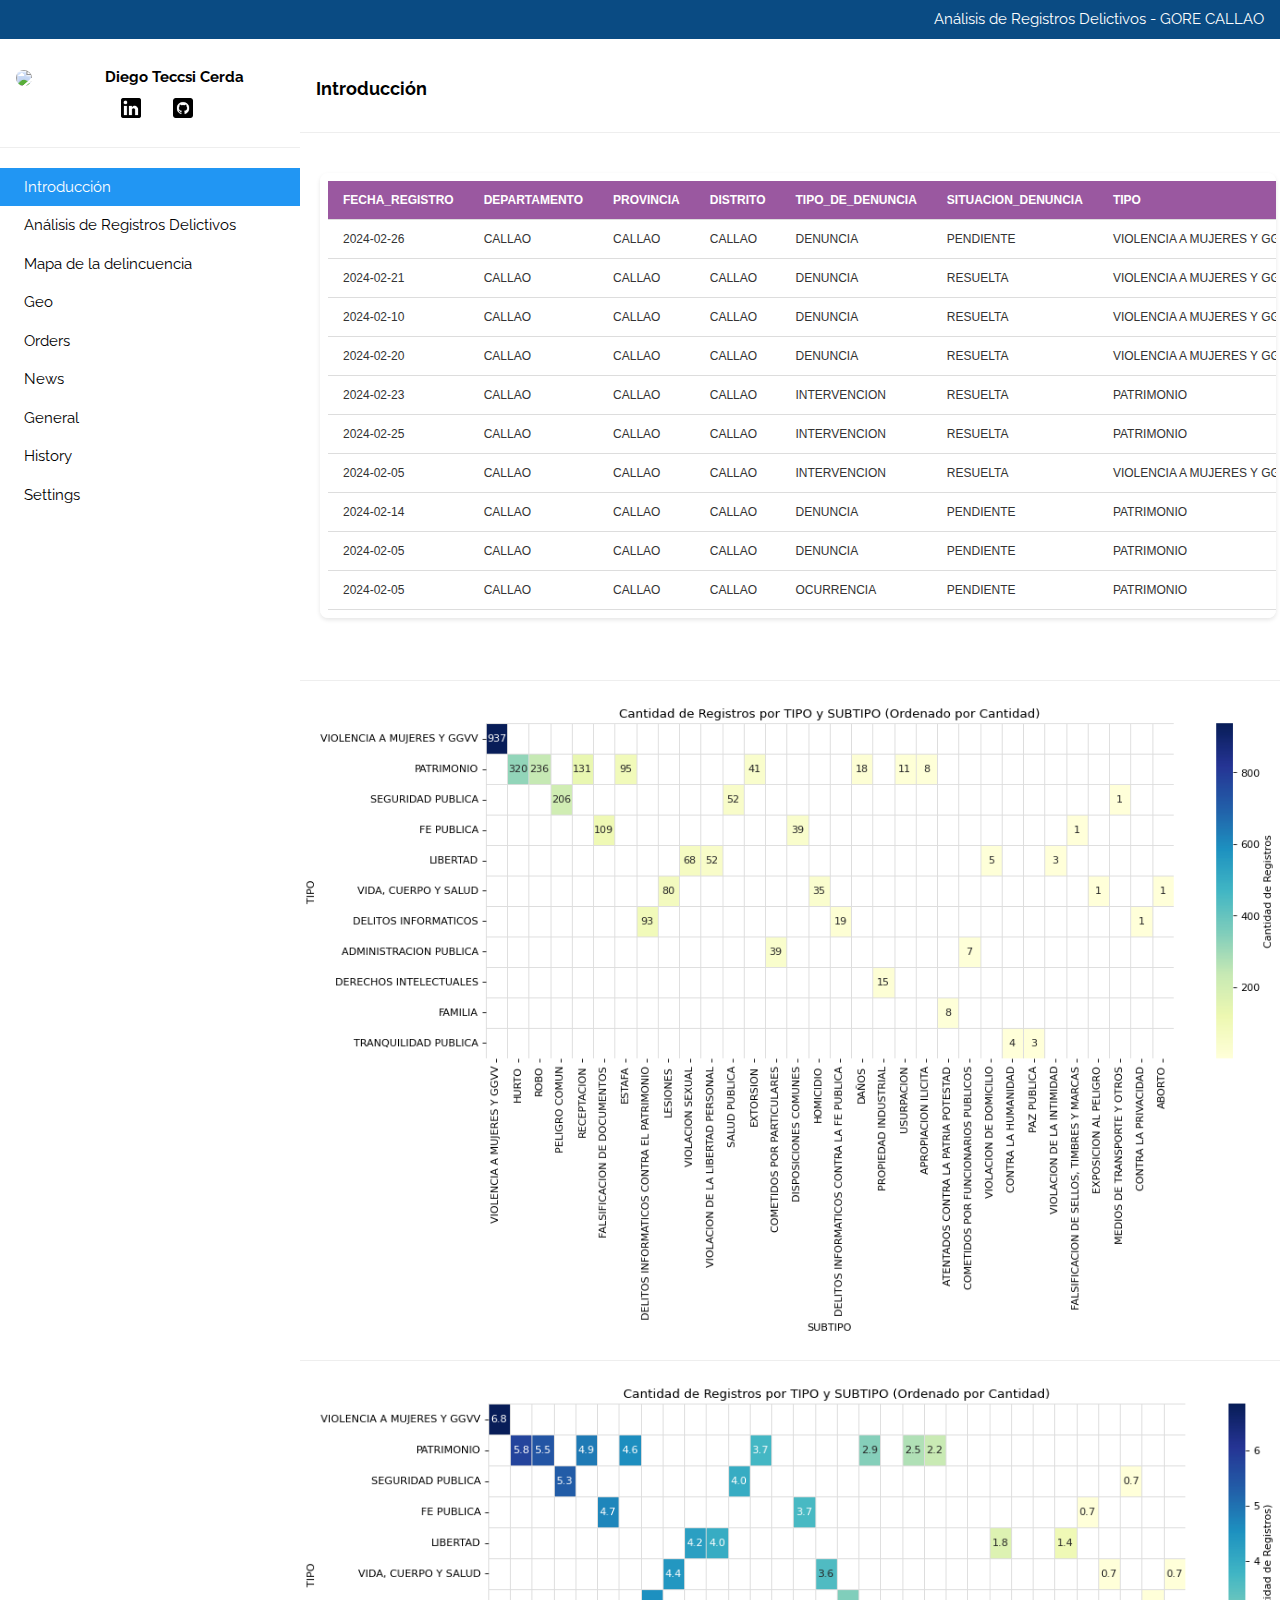
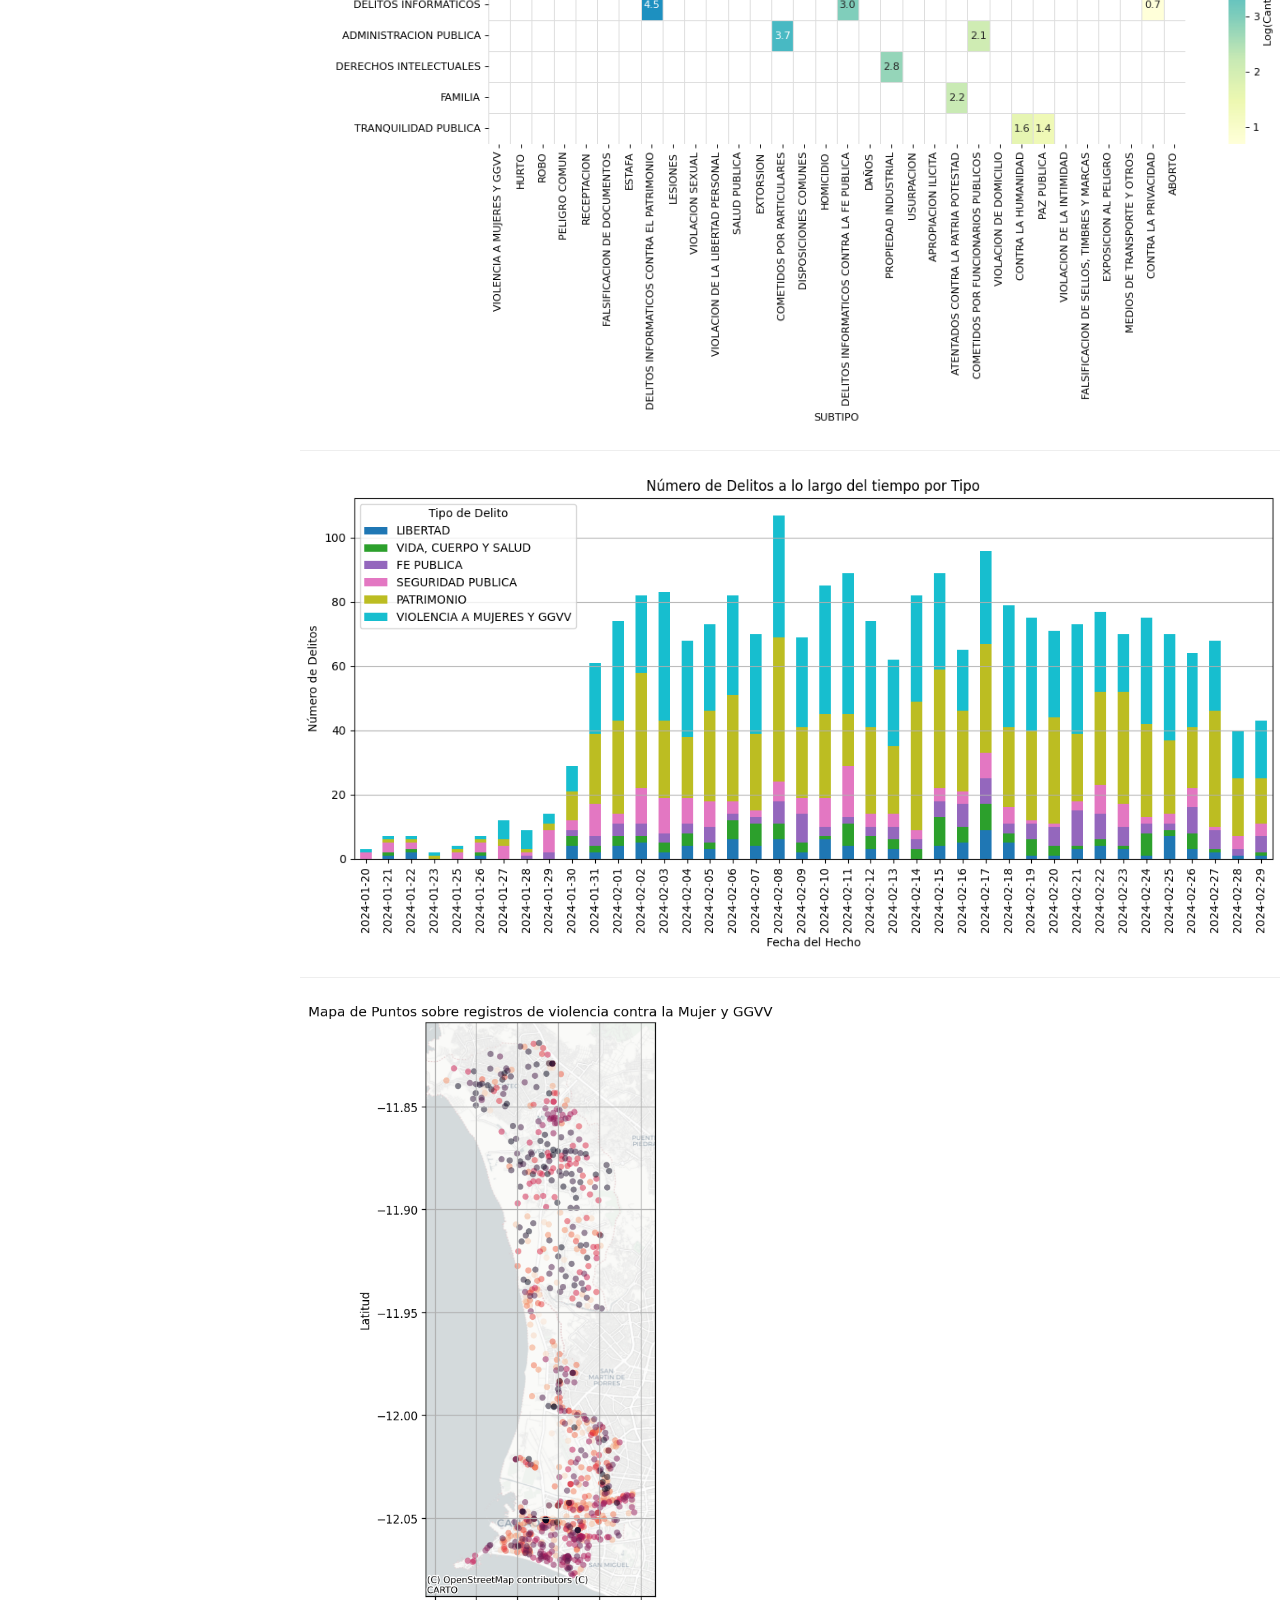
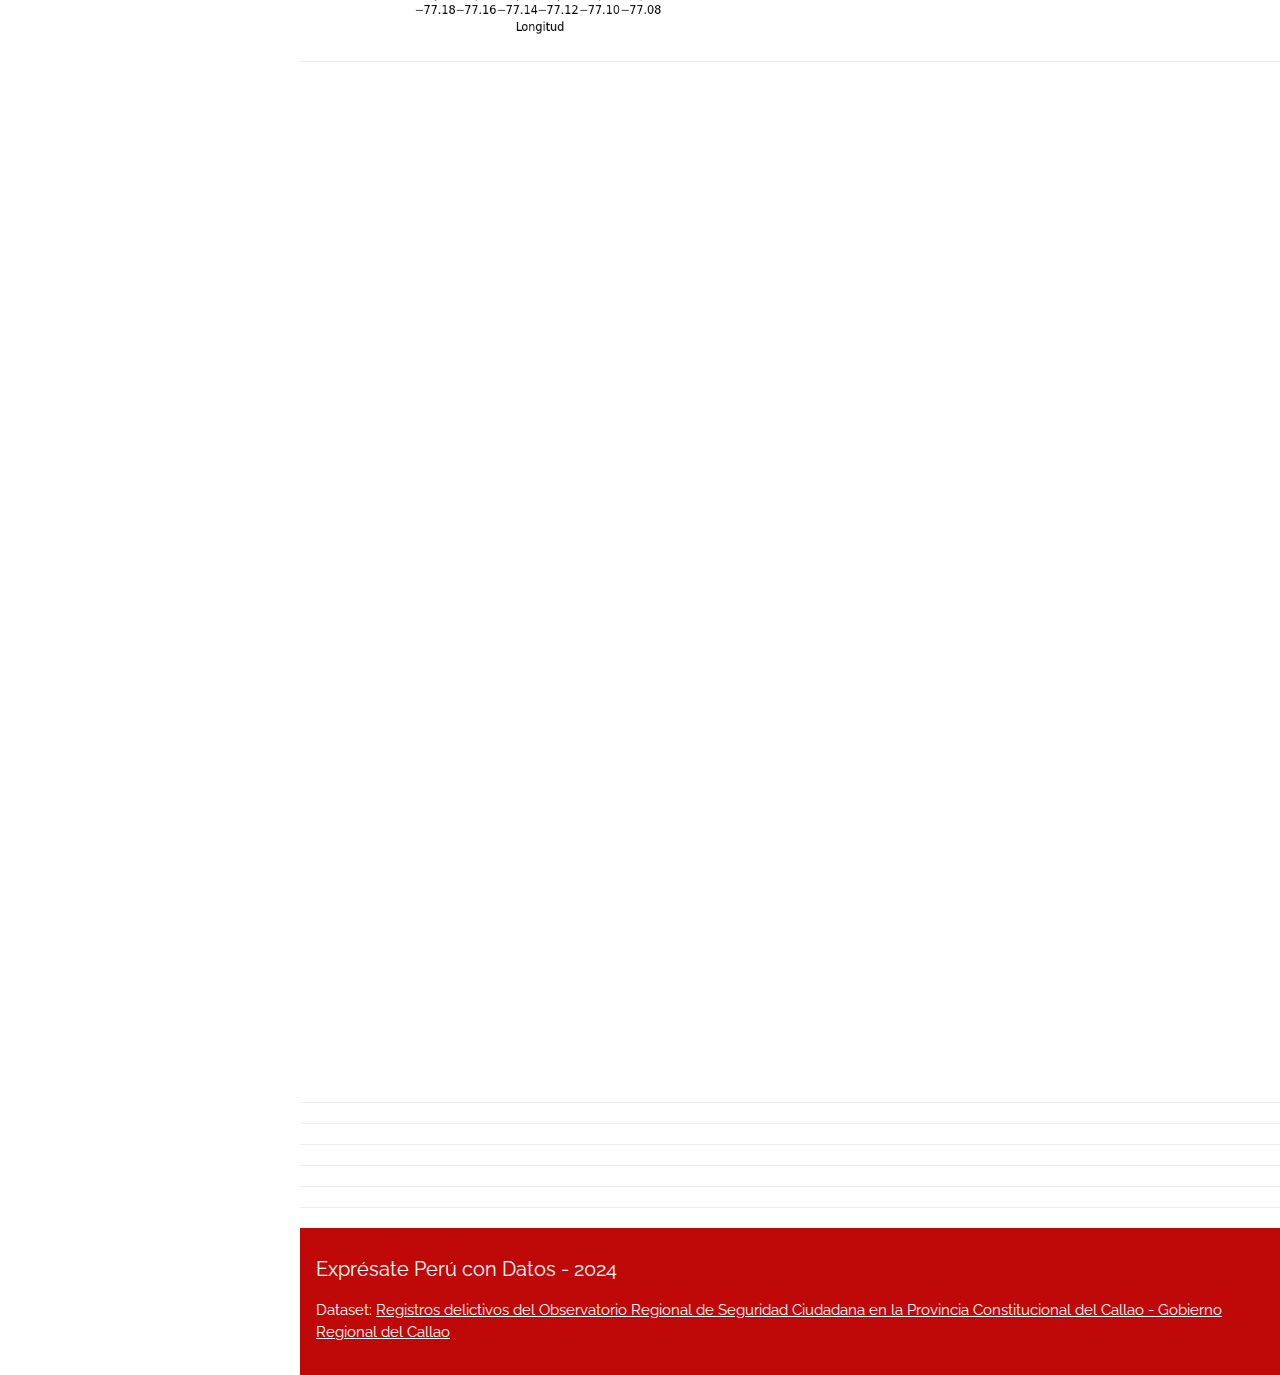
==== index.html @ 8180f2a4 "mejoras de imagenes" ====
<!DOCTYPE html>
<html>
<head>
<title>Diego Teccsi - Análisis de Registros Delictivos - GORE CALLAO</title>
<meta charset="UTF-8">
<meta name="viewport" content="width=device-width, initial-scale=1">
<link rel="stylesheet" href="https://www.w3schools.com/w3css/4/w3.css">
<link rel="stylesheet" href="https://fonts.googleapis.com/css?family=Raleway">
<link rel="stylesheet" href="https://cdnjs.cloudflare.com/ajax/libs/font-awesome/4.7.0/css/font-awesome.min.css">
<style>
  html,body,h1,h2,h3,h4,h5 {font-family: "Raleway", sans-serif}
  .contenedor-imagen {
    width: 100%;
    margin: 0;
    box-sizing: border-box;
  }
  .map-container {
    width: 500px;
    height: 1000px;
    border: 10px solid #ffffff;
    overflow: hidden;
  }
  .map-container iframe {
    transform: scale(0.3);
    transform-origin: 0 0; 
    width: 2000px;
    height: 4000px;
    border: 0;
  }
</style>
</head>
<body class="w3-light-blank">

<!-- Top container -->
<div class="w3-bar w3-top" style="background-color: #0A4B83; z-index:2">
  <button class="w3-bar-item w3-button w3-hide-large w3-hover-none w3-hover-text-light-grey" style="color: #FFFFFF;" onclick="w3_open();"><i class="fa fa-bars"></i>  Contenido</button>
  <span class="w3-bar-item w3-right" style="color: #FFFFFF;">Análisis de Registros Delictivos - GORE CALLAO</span>
</div>

<!-- Sidebar/menu -->
<nav class="w3-sidebar w3-collapse w3-white w3-animate-left" style="z-index:3;width:300px;" id="mySidebar"><br>
    <div class="w3-container w3-row">
        <div class="w3-col s4">
            <img src="https://lh3.googleusercontent.com/a/ACg8ocLGBi_CFfBYrJBJPJXO474YIumJpAmqWic_fpBhCCu8L4tM_cpdHg=s576-c-no" class="w3-circle w3-margin-right" style="width:46px">
        </div>
        <div class="w3-col s8 w3-bar">
            <span><strong>Diego Teccsi Cerda</strong></span><br>
            <a href="https://www.linkedin.com/in/diego-teccsi/" class="w3-bar-item w3-button"><img src="docs\img\linkedin.png" alt="LinkedIn" width="20" height="20"></a>
            <a href="https://github.com/diegoteccsi" class="w3-bar-item w3-button"><img src="docs\img\github.png" alt="GitHub" width="20" height="20"></a>
        </div>
    </div>
    <hr>
    <div class="w3-bar-block">
    <a href="#" class="w3-bar-item w3-button w3-padding-16 w3-hide-large w3-dark-grey w3-hover-black" onclick="w3_close()" title="close menu"><i class="fa fa-remove fa-fw"></i>  Close Menu</a>
    <a href="#" class="w3-bar-item w3-button w3-padding w3-blue">  Introducción</a>
    <a href="#" class="w3-bar-item w3-button w3-padding">  Análisis de Registros Delictivos</a>
    <a href="#" class="w3-bar-item w3-button w3-padding">  Mapa de la delincuencia</a>
    <a href="#" class="w3-bar-item w3-button w3-padding">  Geo</a>
    <a href="#" class="w3-bar-item w3-button w3-padding">  Orders</a>
    <a href="#" class="w3-bar-item w3-button w3-padding">  News</a>
    <a href="#" class="w3-bar-item w3-button w3-padding">  General</a>
    <a href="#" class="w3-bar-item w3-button w3-padding">  History</a>
    <a href="#" class="w3-bar-item w3-button w3-padding">  Settings</a><br><br>
  </div>
</nav>


<!-- Overlay effect when opening sidebar on small screens -->
<div class="w3-overlay w3-hide-large w3-animate-opacity" onclick="w3_close()" style="cursor:pointer" title="close side menu" id="myOverlay"></div>

<!-- !PAGE CONTENT! -->
<div class="w3-main" style="margin-left:300px;margin-top:43px;">

  <!-- Header -->
  <header class="w3-container" style="padding-top:22px">
    <h5><b> Introducción</b></h5>
  </header>

  <hr>
    <iframe src="docs\table_sample.html" style="width:100%; height:500px; border:none;"></iframe>
  <hr>
    <img src="docs\img\grafico_calor_tipos_sumatoria.png" style="width:100%; max-width: 1050px; max-height: 690; border:none;" alt="Descripción de la imagen">
  <hr>
    <img src="docs\img\grafico_calor_tipos_logaritmo.png" style="width:100%; max-width: 1050px; max-height: 690; border:none;" alt="Descripción de la imagen">
  <hr>
    <img src="docs\img\delitos_tiempo_tipo.png" style="width:100%; max-width: 1050px; max-height: 690; border:none;" alt="Descripción de la imagen">
  <hr>
    <img src="docs\img\mapa_calor_violencia_mujer_callao.png" style="width:100%; max-width: 480px; max-height: 630; border:none;" alt="Descripción de la imagen">
  <hr>
  <div class="map-container">
    <iframe src="docs\mapa_de_calor_violencia_mujer_ggvv.html"></iframe>
  </div>
  <hr>
  <hr>
  <hr>
  <hr>
  <hr>
  <hr>
  
  <!-- Footer -->
  <footer class="w3-container w3-padding-16" style="background-color: #BF0909; color: #FFFFFF;">
    <h4 style="color: #FFFFFF;">Exprésate Perú con Datos - 2024</h4>
    <p style="color: #FFFFFF;">Dataset: <a href="https://expresateperu.datosabiertos.gob.pe/dataset/registros-delictivos-del-observatorio-regional-de-seguridad-ciudadana-en-la-provincia" target="_blank" style="color: #FFFFFF;">Registros delictivos del Observatorio Regional de Seguridad Ciudadana en la Provincia Constitucional del Callao - Gobierno Regional del Callao</a></p>
  </footer>
  <!-- End page content -->
</div>

<script>
// Get the Sidebar
var mySidebar = document.getElementById("mySidebar");

// Get the DIV with overlay effect
var overlayBg = document.getElementById("myOverlay");

// Toggle between showing and hiding the sidebar, and add overlay effect
function w3_open() {
  if (mySidebar.style.display === 'block') {
    mySidebar.style.display = 'none';
    overlayBg.style.display = "none";
  } else {
    mySidebar.style.display = 'block';
    overlayBg.style.display = "block";
  }
}

// Close the sidebar with the close button
function w3_close() {
  mySidebar.style.display = "none";
  overlayBg.style.display = "none";
}
</script>

</body>
</html>
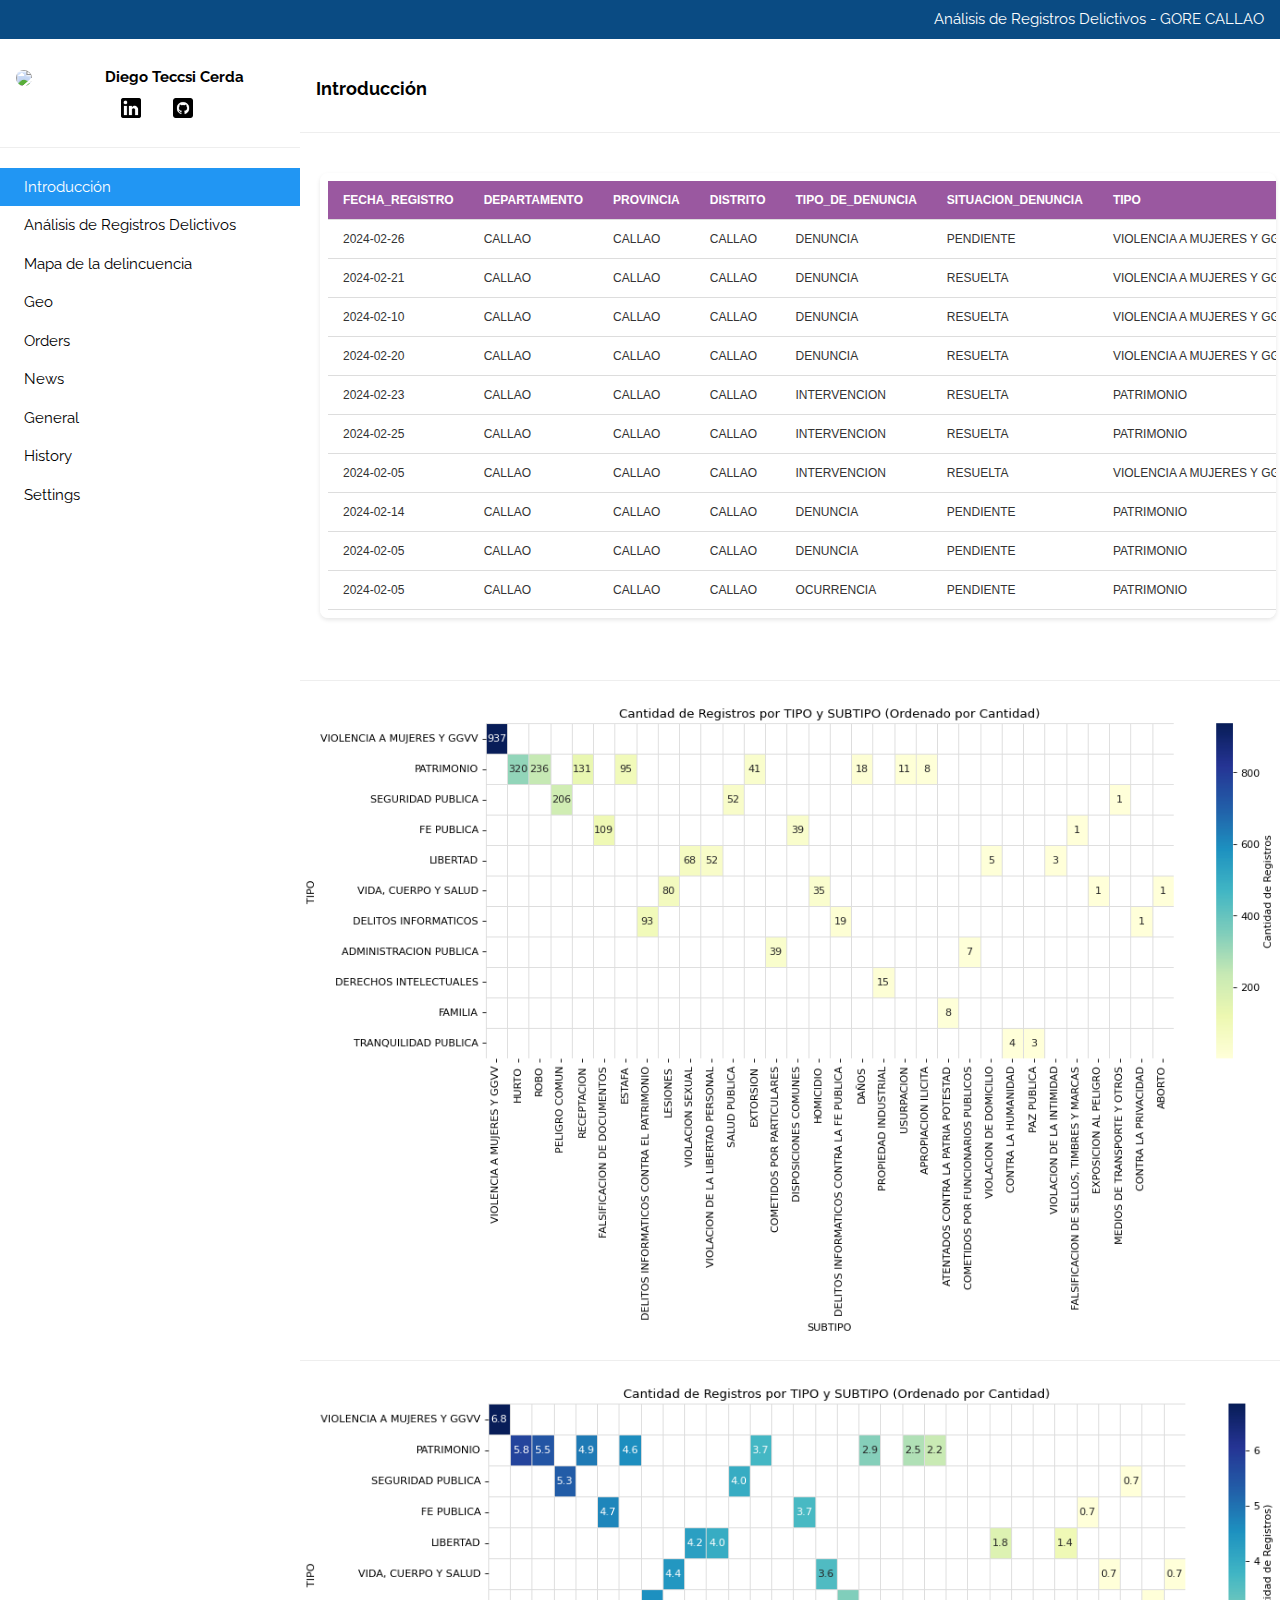
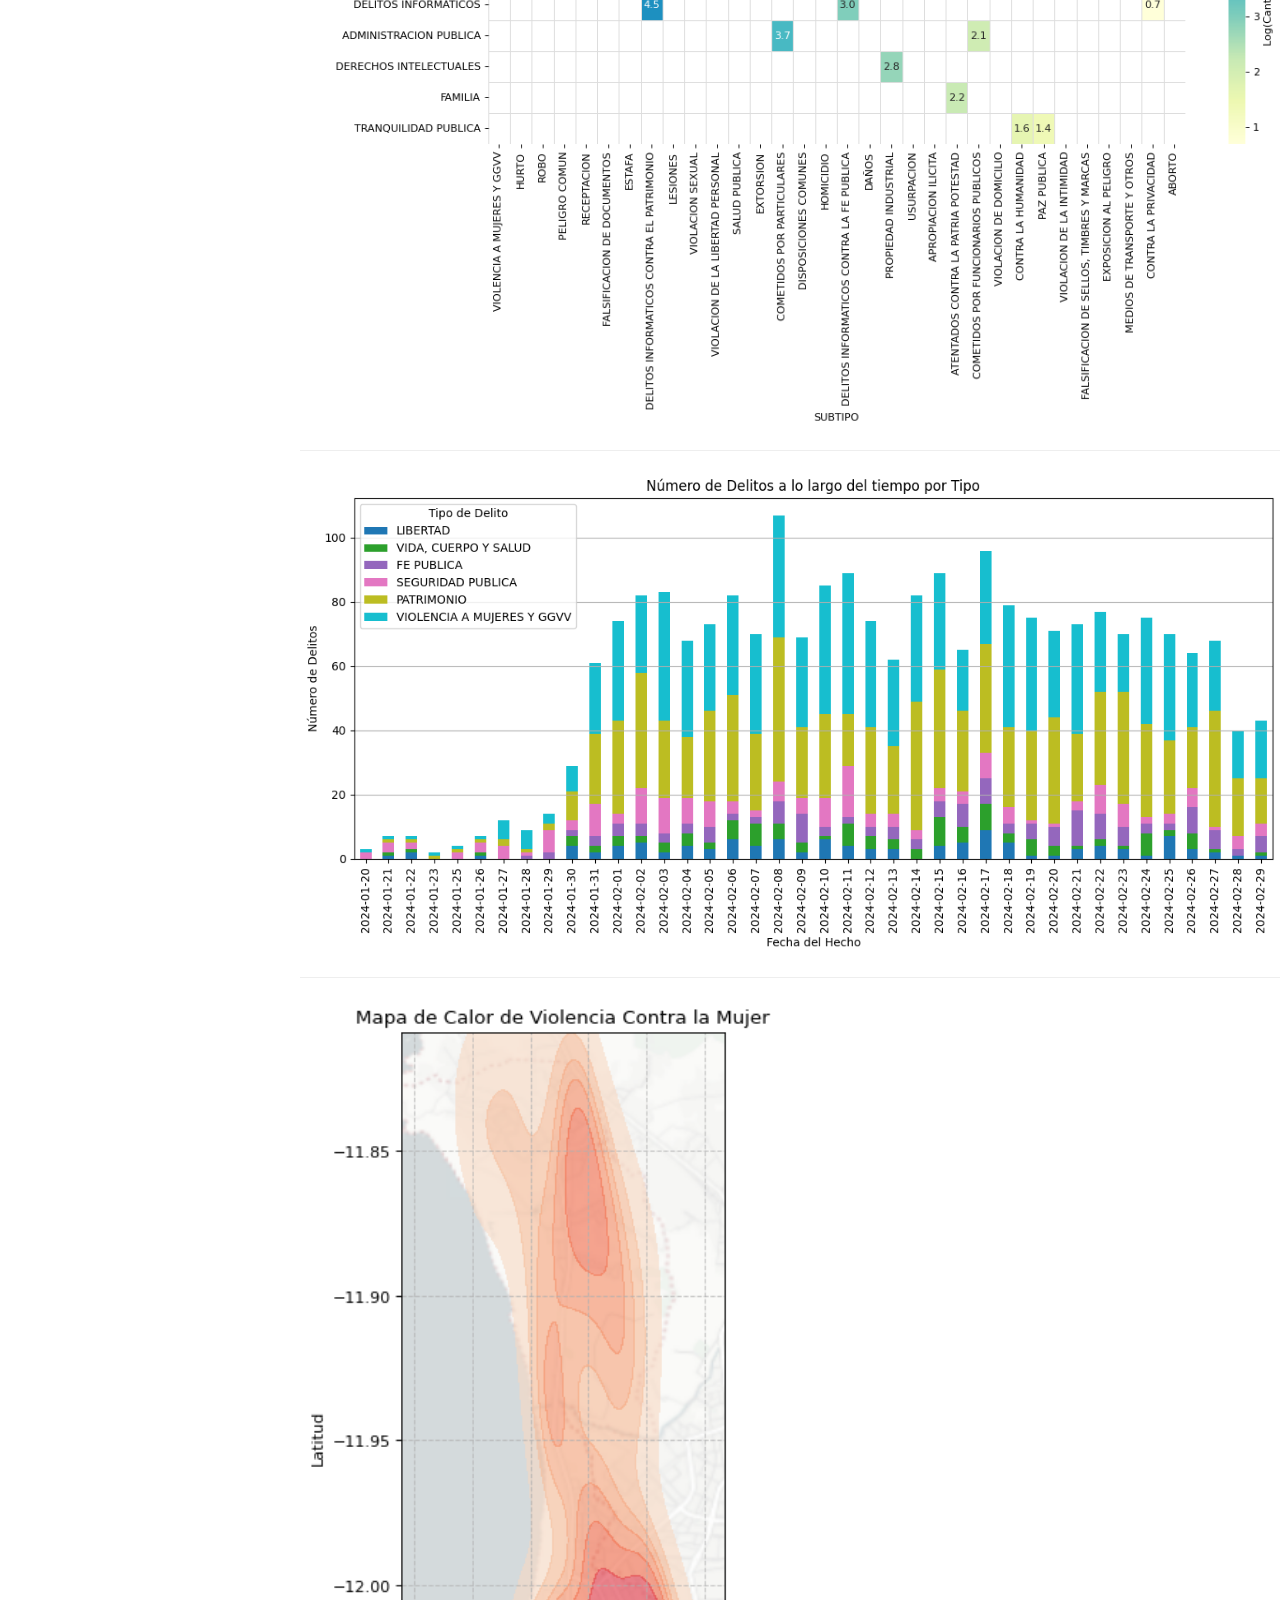
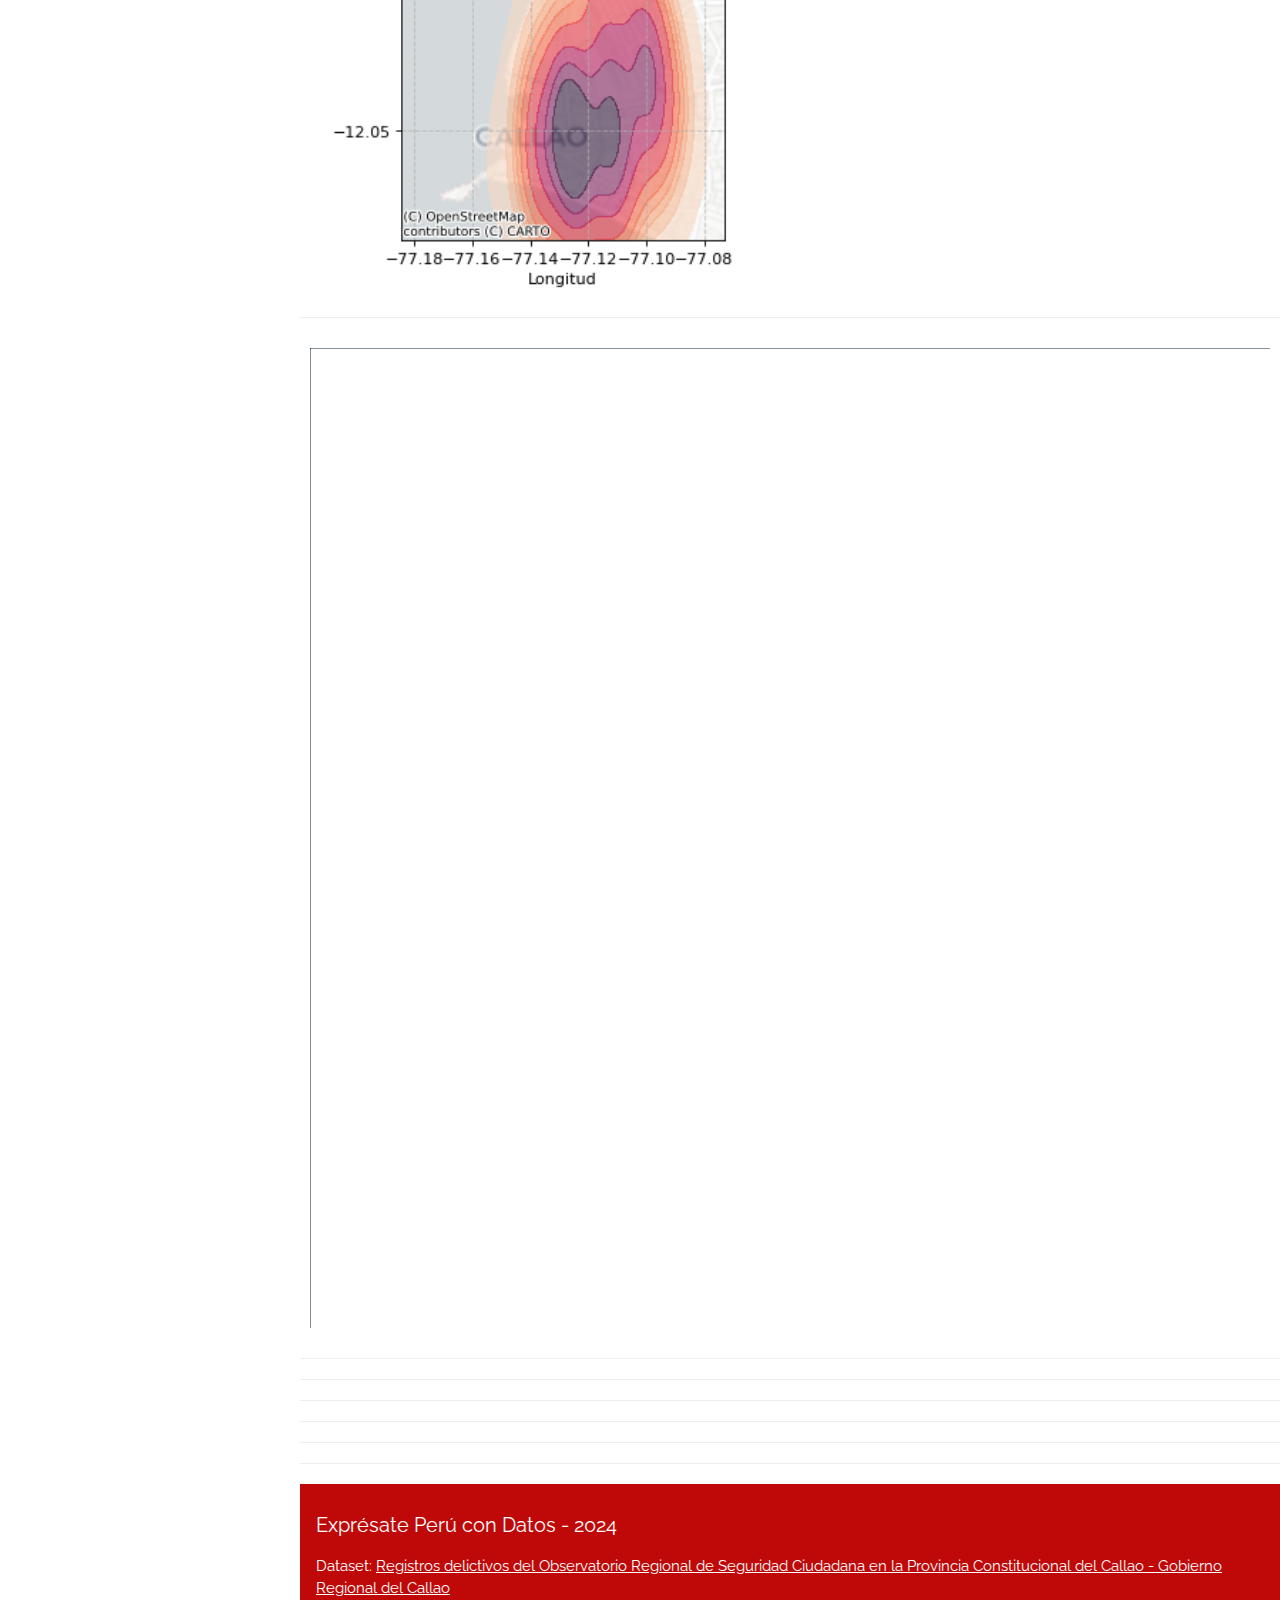
==== commit 6c938c1a: "mejoras en gráficos" ====
--- a/index.html
+++ b/index.html
@@ -15,7 +15,8 @@
     box-sizing: border-box;
   }
   .map-container {
-    width: 500px;
+    min-width: 360;
+    
     height: 1000px;
     border: 10px solid #ffffff;
     overflow: hidden;
@@ -23,9 +24,10 @@
   .map-container iframe {
     transform: scale(0.3);
     transform-origin: 0 0; 
-    width: 2000px;
-    height: 4000px;
-    border: 0;
+    width: 400%;
+    height: 400%;
+    border: 2;
+    border-color:#0A4B83;
   }
 </style>
 </head>
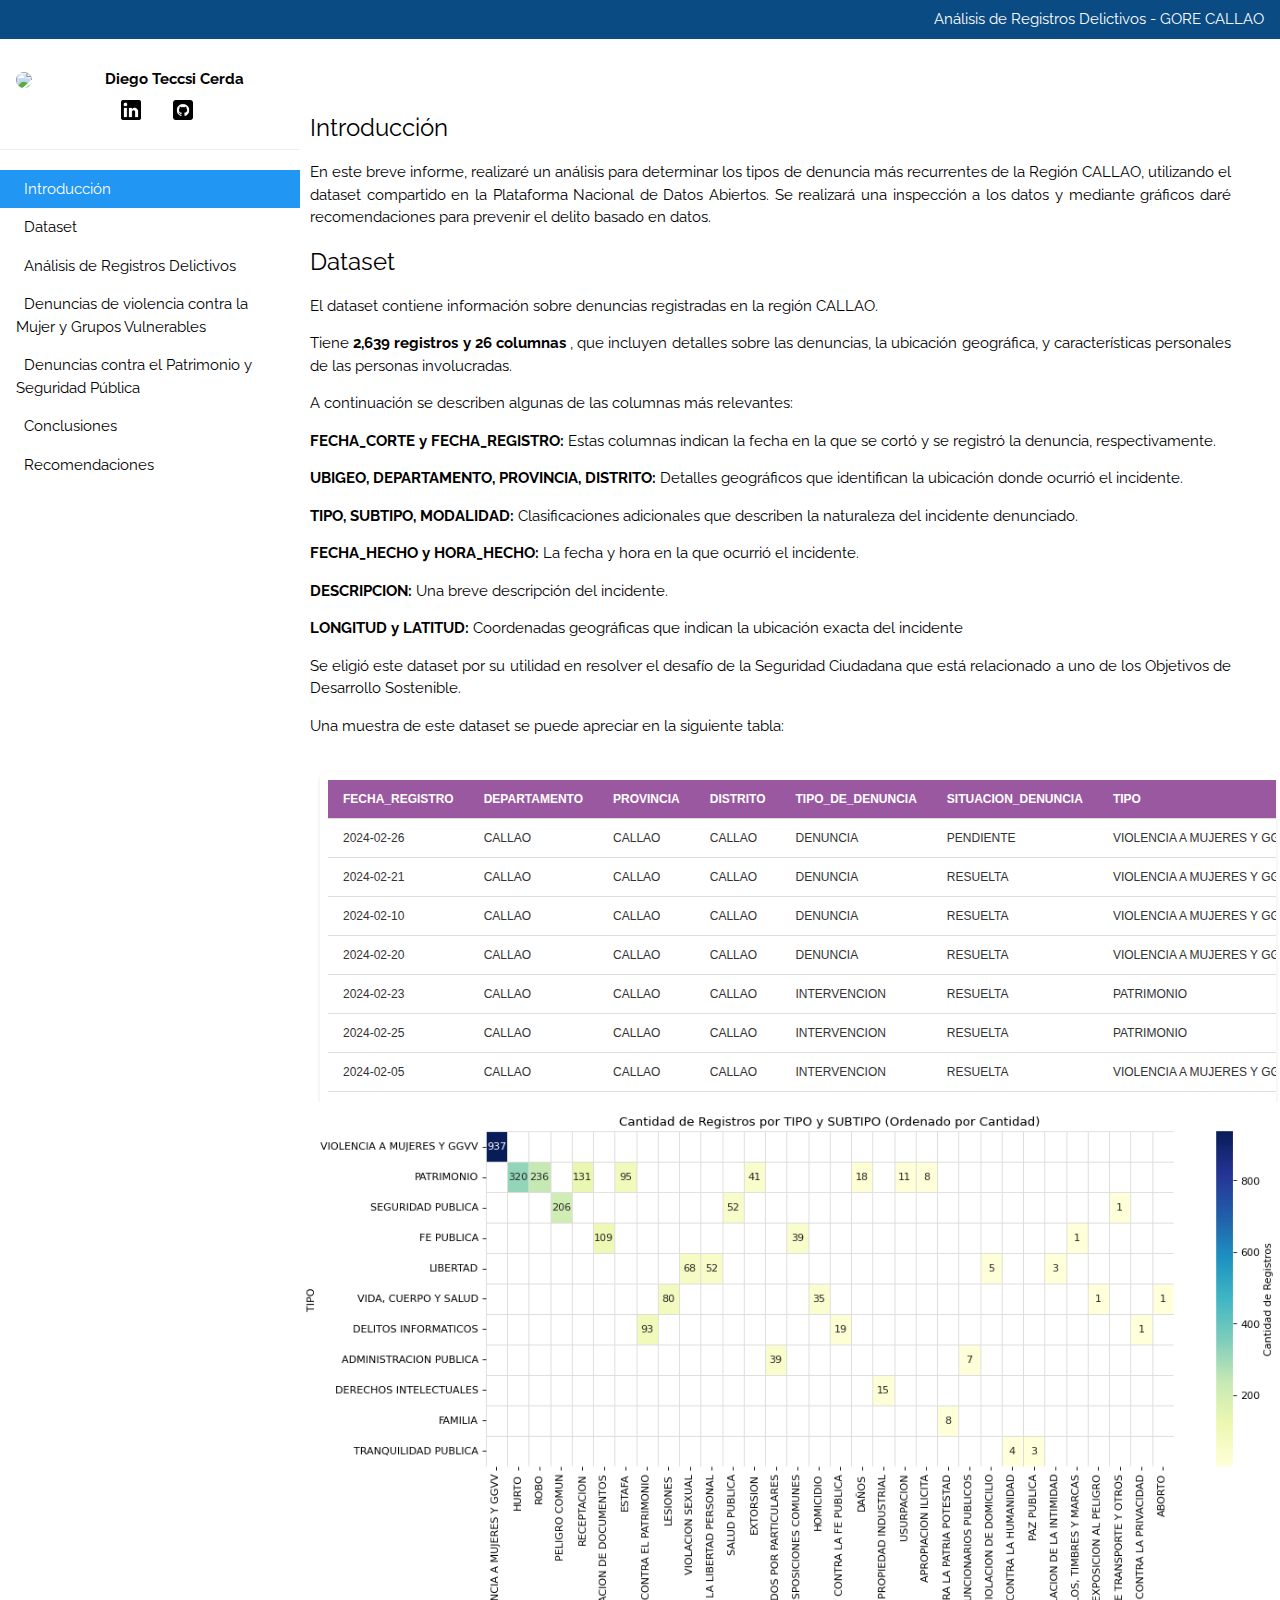
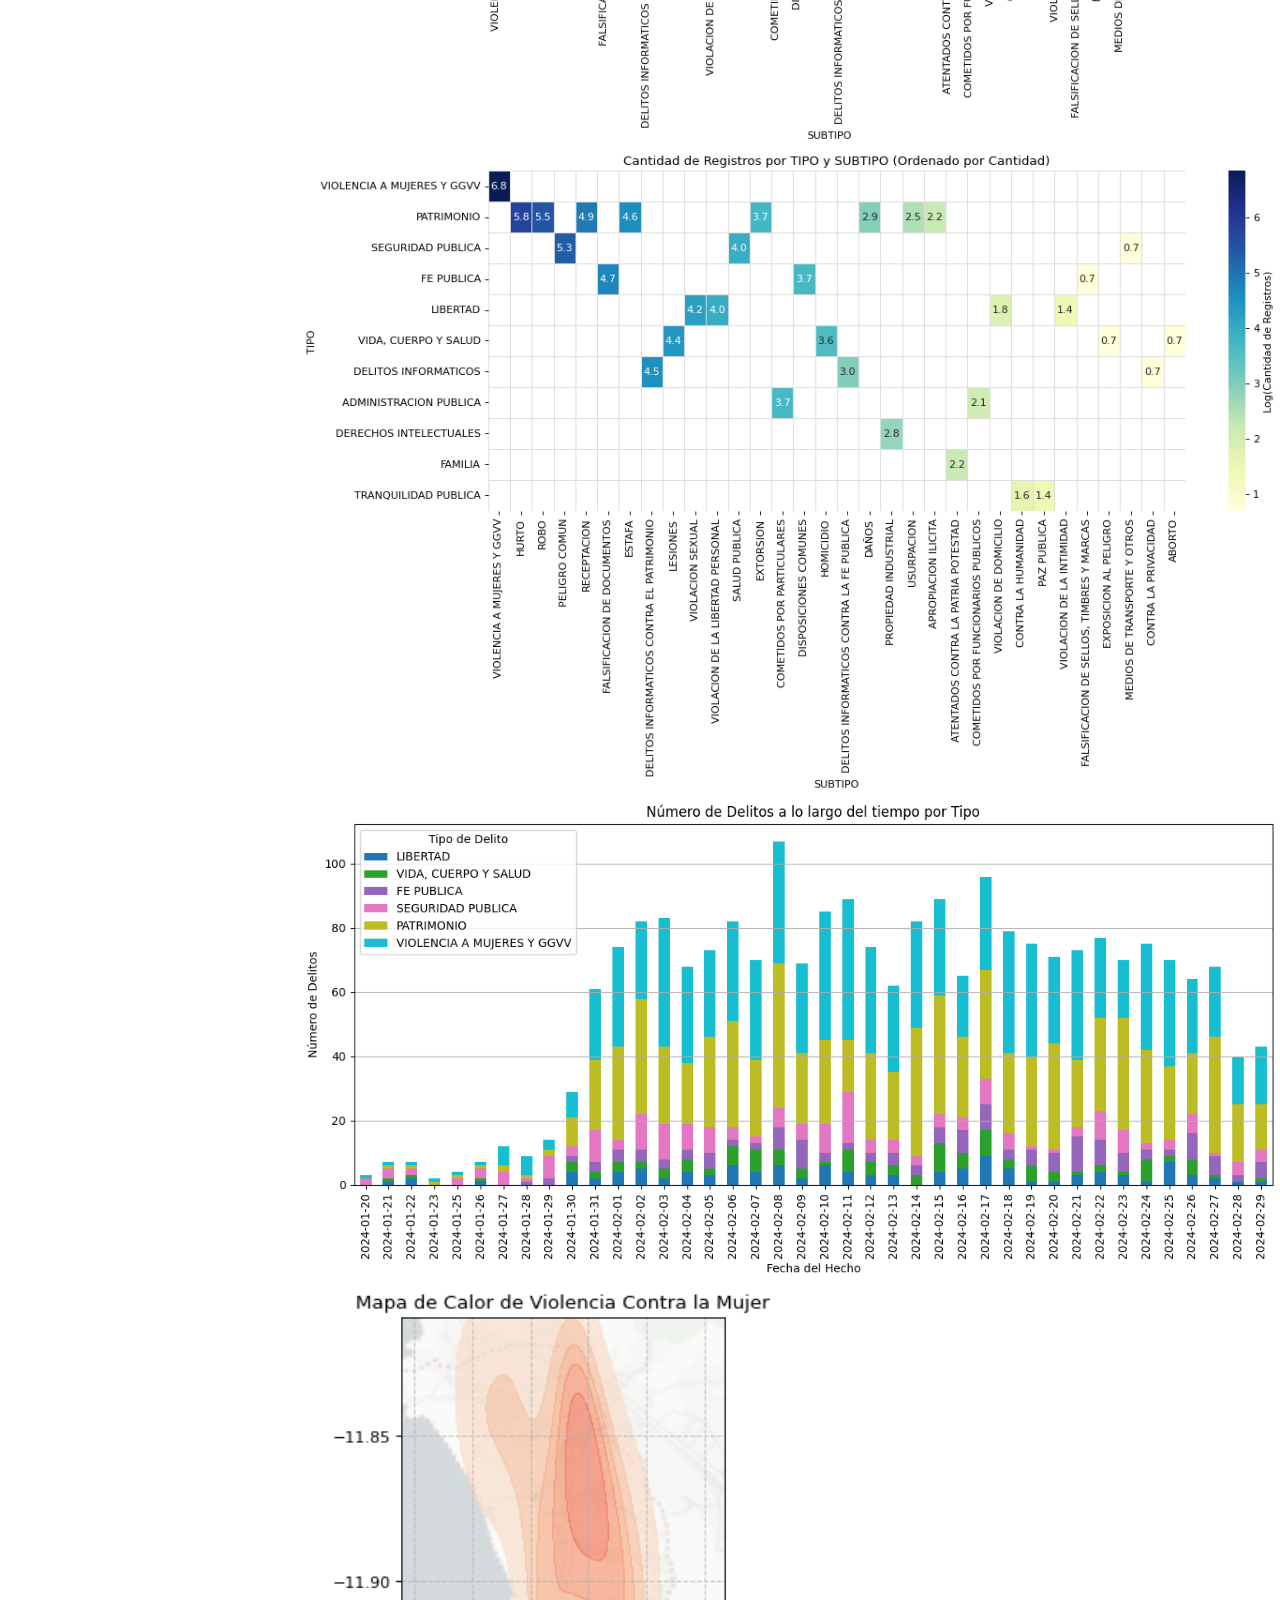
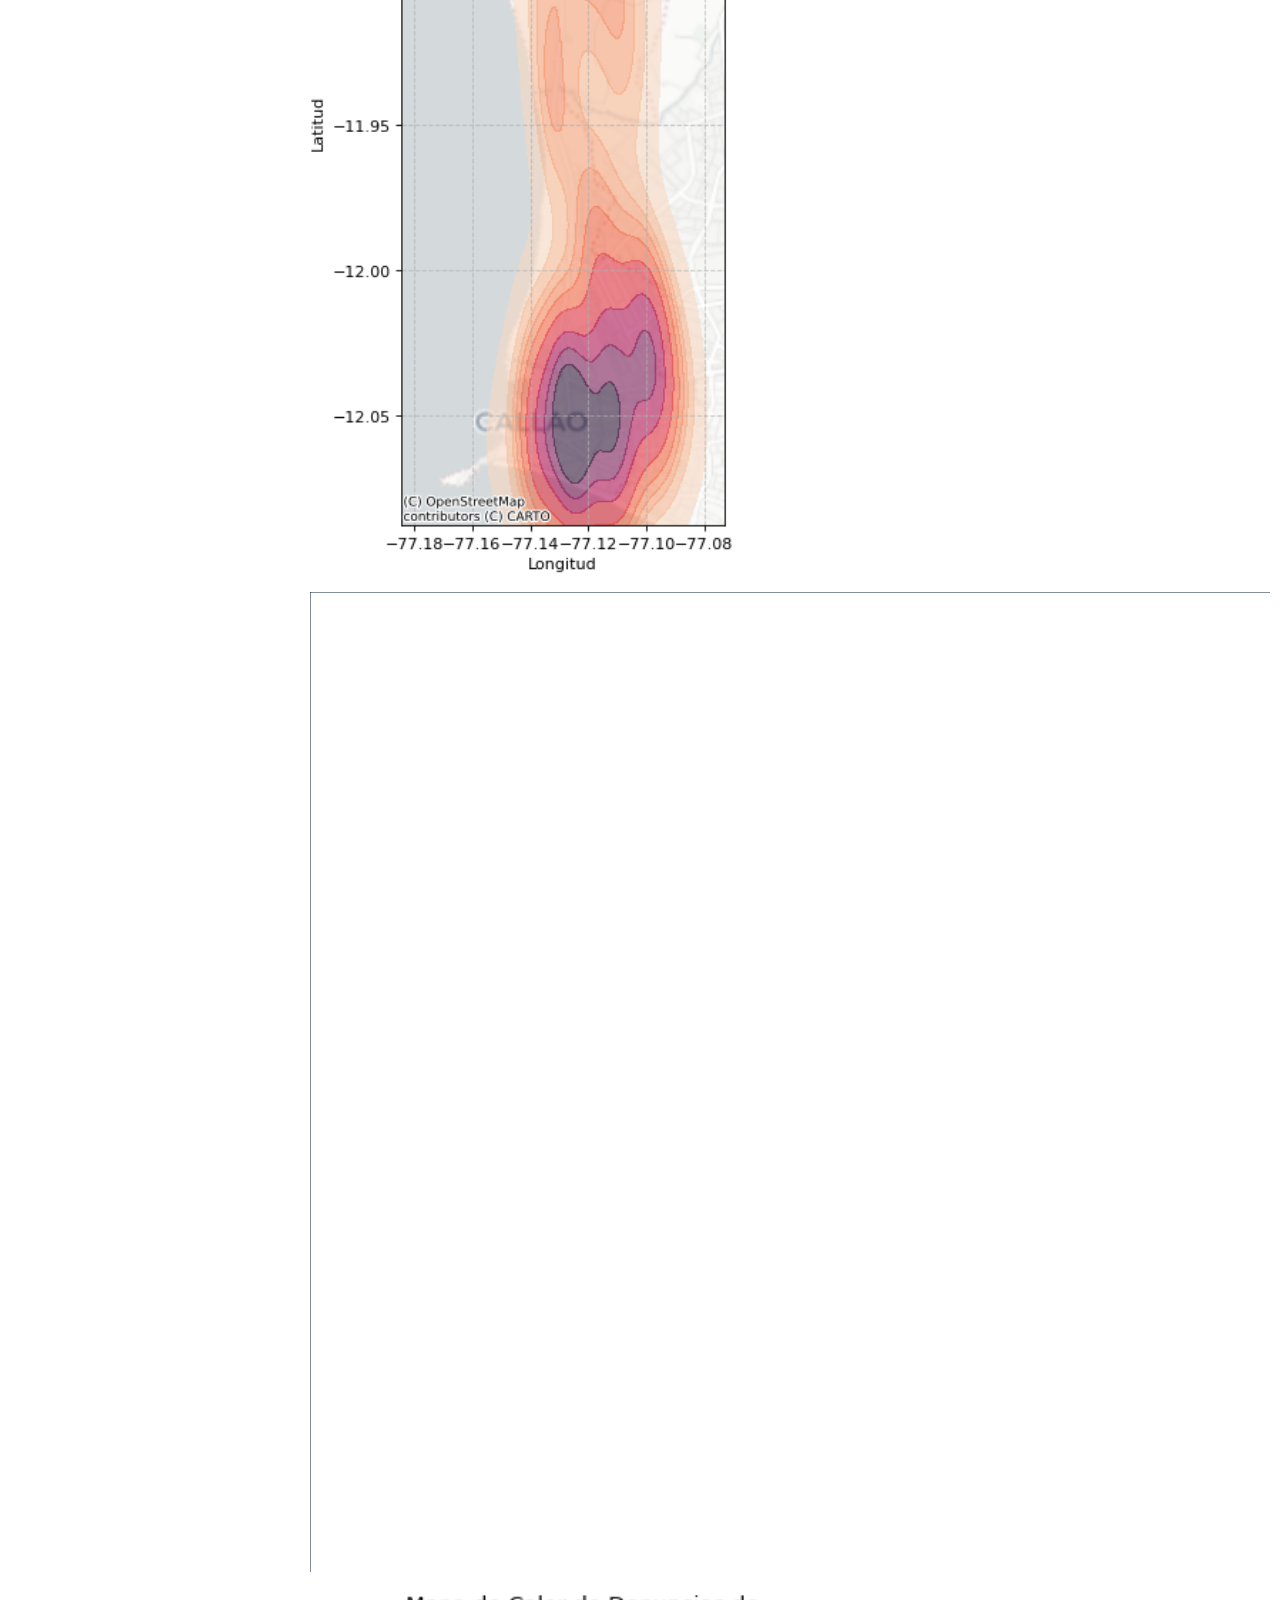
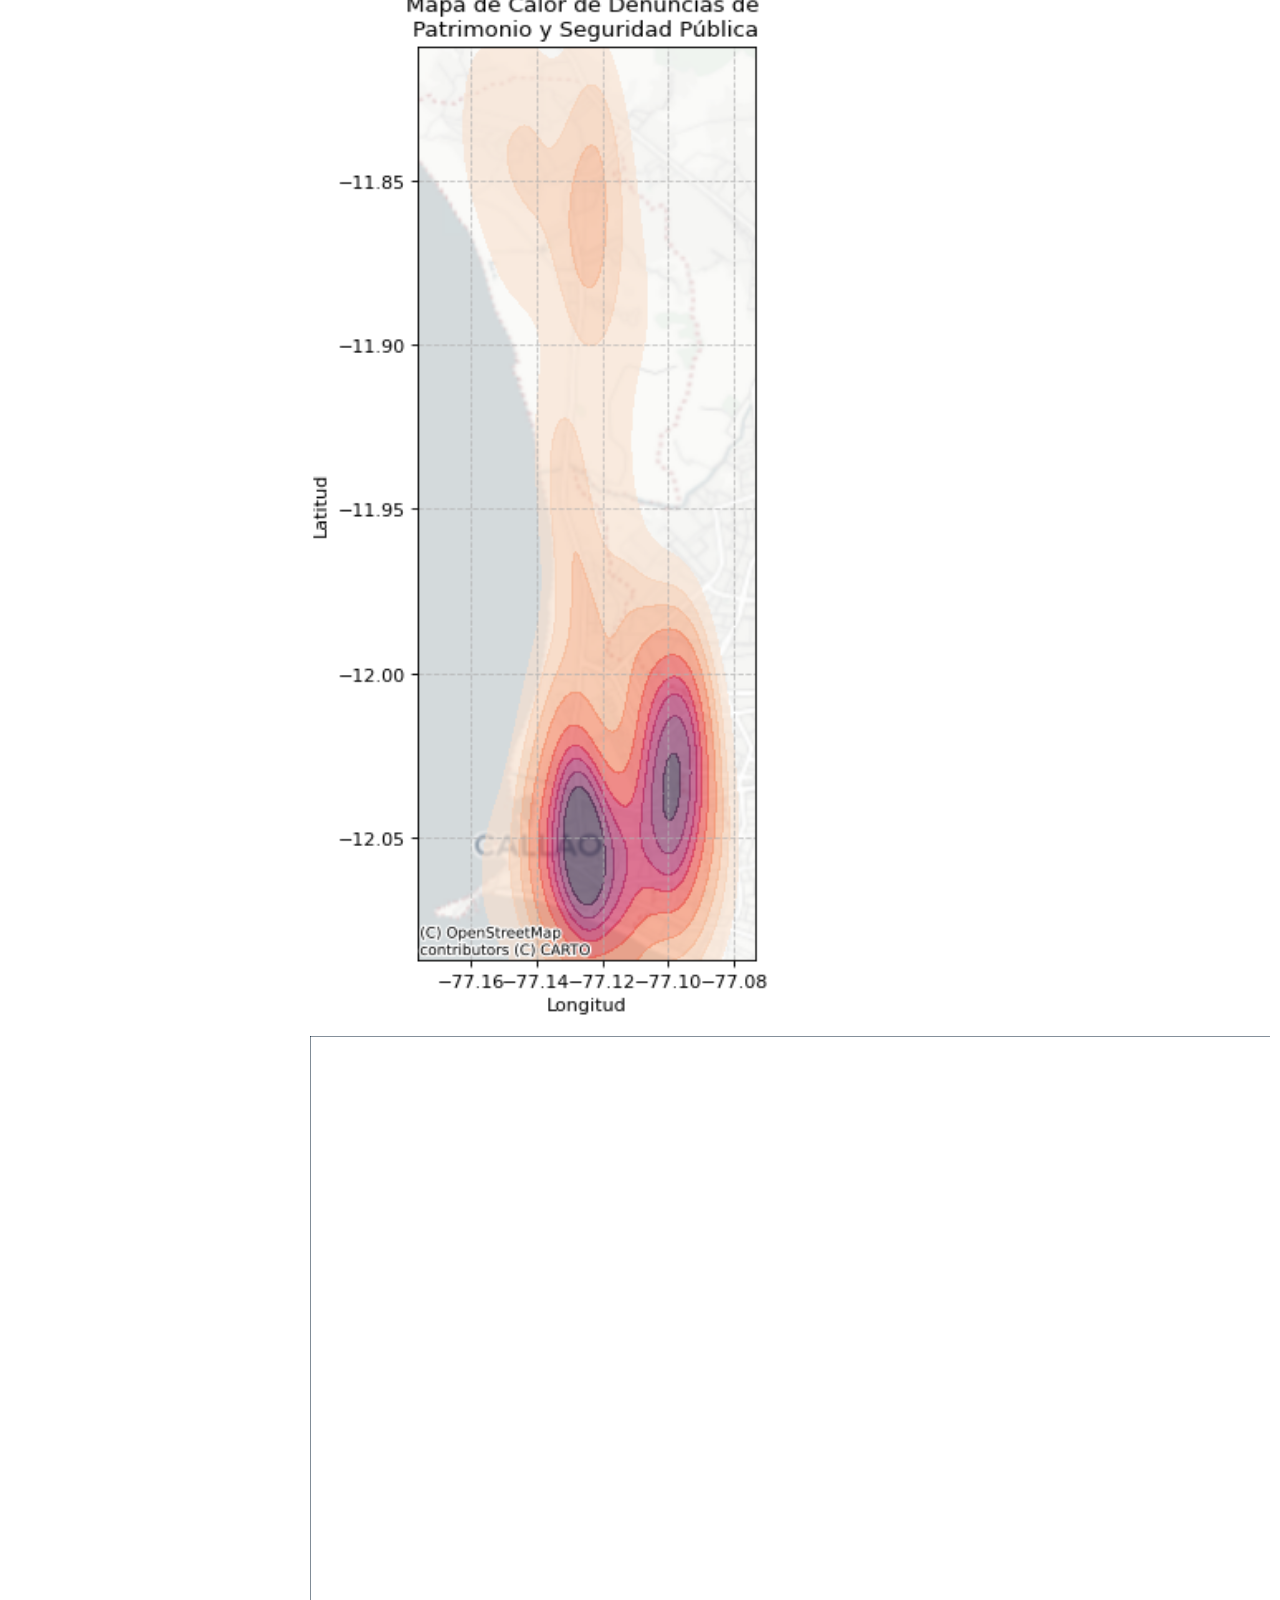
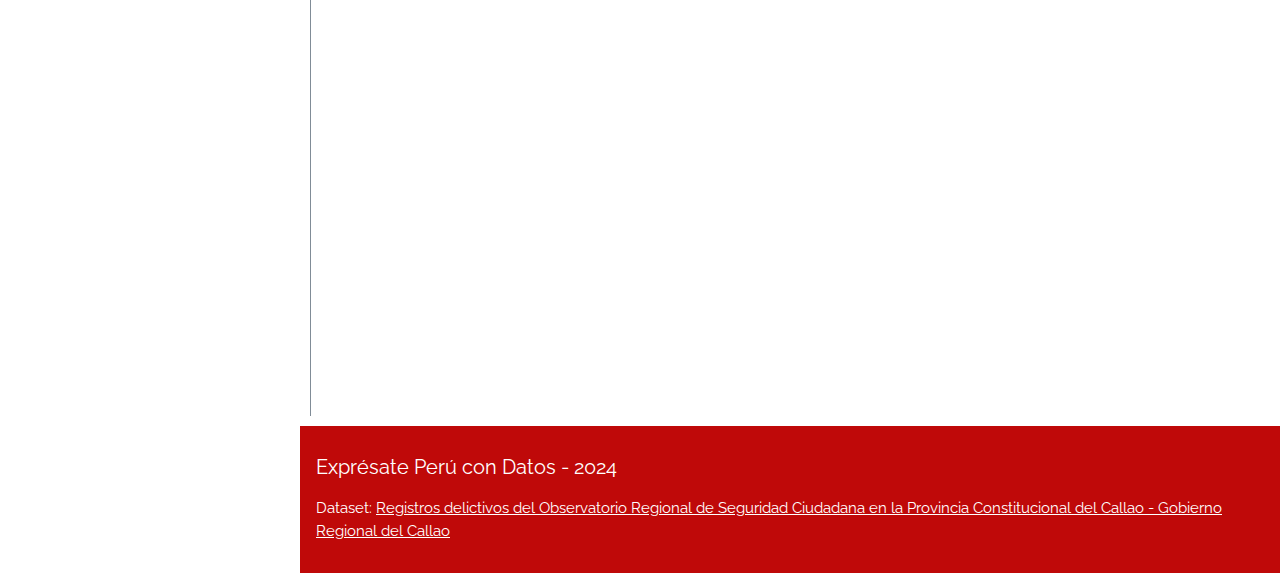
==== commit b8963658: "se agregó descripción de dataset" ====
--- a/index.html
+++ b/index.html
@@ -9,6 +9,12 @@
 <link rel="stylesheet" href="https://cdnjs.cloudflare.com/ajax/libs/font-awesome/4.7.0/css/font-awesome.min.css">
 <style>
   html,body,h1,h2,h3,h4,h5 {font-family: "Raleway", sans-serif}
+  .contenedor-texto {
+    width: 95%;
+    max-width: 1200px;
+    padding-left: 10px;
+    text-align: justify;
+  }
   .contenedor-imagen {
     width: 100%;
     margin: 0;
@@ -16,7 +22,7 @@
   }
   .map-container {
     min-width: 360;
-    
+
     height: 1000px;
     border: 10px solid #ffffff;
     overflow: hidden;
@@ -53,52 +59,98 @@
     </div>
     <hr>
     <div class="w3-bar-block">
-    <a href="#" class="w3-bar-item w3-button w3-padding-16 w3-hide-large w3-dark-grey w3-hover-black" onclick="w3_close()" title="close menu"><i class="fa fa-remove fa-fw"></i>  Close Menu</a>
-    <a href="#" class="w3-bar-item w3-button w3-padding w3-blue">  Introducción</a>
-    <a href="#" class="w3-bar-item w3-button w3-padding">  Análisis de Registros Delictivos</a>
-    <a href="#" class="w3-bar-item w3-button w3-padding">  Mapa de la delincuencia</a>
-    <a href="#" class="w3-bar-item w3-button w3-padding">  Geo</a>
-    <a href="#" class="w3-bar-item w3-button w3-padding">  Orders</a>
-    <a href="#" class="w3-bar-item w3-button w3-padding">  News</a>
-    <a href="#" class="w3-bar-item w3-button w3-padding">  General</a>
-    <a href="#" class="w3-bar-item w3-button w3-padding">  History</a>
-    <a href="#" class="w3-bar-item w3-button w3-padding">  Settings</a><br><br>
+    <a href="#seccion-1" class="w3-bar-item w3-button w3-padding w3-blue">  Introducción</a>
+    <a href="#seccion-2" class="w3-bar-item w3-button w3-padding">  Dataset</a>
+    <a href="#seccion-3" class="w3-bar-item w3-button w3-padding">  Análisis de Registros Delictivos</a>
+    <a href="#seccion-4" class="w3-bar-item w3-button w3-padding">  Denuncias de violencia contra la Mujer y Grupos Vulnerables</a>
+    <a href="#seccion-5" class="w3-bar-item w3-button w3-padding">  Denuncias contra el Patrimonio y Seguridad Pública</a>
+    <a href="#seccion-6" class="w3-bar-item w3-button w3-padding">  Conclusiones</a>
+    <a href="#seccion-7" class="w3-bar-item w3-button w3-padding">  Recomendaciones</a>
+    <a href="#" class="w3-bar-item w3-button w3-padding-16 w3-hide-large w3-dark-grey w3-hover-black" onclick="w3_close()" title="close menu"><i class="fa fa-remove fa-fw"></i>  Cerrar</a>
+
   </div>
 </nav>
-
 
 <!-- Overlay effect when opening sidebar on small screens -->
 <div class="w3-overlay w3-hide-large w3-animate-opacity" onclick="w3_close()" style="cursor:pointer" title="close side menu" id="myOverlay"></div>
 
 <!-- !PAGE CONTENT! -->
-<div class="w3-main" style="margin-left:300px;margin-top:43px;">
+<div class="w3-main" style="margin-left:300px;margin-top:45px;">
+
 
   <!-- Header -->
-  <header class="w3-container" style="padding-top:22px">
-    <h5><b> Introducción</b></h5>
+  <section id="seccion-0">
+  <header class="w3-container" style="padding-top:45px">
+    <h5><b></b></h5>
   </header>
+  </section>
 
-  <hr>
-    <iframe src="docs\table_sample.html" style="width:100%; height:500px; border:none;"></iframe>
-  <hr>
-    <img src="docs\img\grafico_calor_tipos_sumatoria.png" style="width:100%; max-width: 1050px; max-height: 690; border:none;" alt="Descripción de la imagen">
-  <hr>
-    <img src="docs\img\grafico_calor_tipos_logaritmo.png" style="width:100%; max-width: 1050px; max-height: 690; border:none;" alt="Descripción de la imagen">
-  <hr>
-    <img src="docs\img\delitos_tiempo_tipo.png" style="width:100%; max-width: 1050px; max-height: 690; border:none;" alt="Descripción de la imagen">
-  <hr>
-    <img src="docs\img\mapa_calor_violencia_mujer_callao.png" style="width:100%; max-width: 480px; max-height: 630; border:none;" alt="Descripción de la imagen">
-  <hr>
+  <section id="seccion-1">
+    <div class="contenedor-texto">
+      <h3>Introducción</h3>
+      <p>En este breve informe, realizaré un análisis para determinar los tipos de denuncia más recurrentes de la Región CALLAO, 
+        utilizando el dataset compartido en la Plataforma Nacional de Datos Abiertos.
+        Se realizará una inspección a los datos y mediante gráficos daré recomendaciones para prevenir el delito basado en datos.
+      </p>
+    </div>
+  </section>
+  
+  <section id="seccion-2">
+    <div class="contenedor-texto">
+      <h3>Dataset</h3>
+      <p>El dataset contiene información sobre denuncias registradas en la región CALLAO.</p>
+      <p>Tiene <strong>2,639 registros y 26 columnas</strong> , que incluyen detalles sobre las denuncias, la ubicación geográfica, y características personales de las personas involucradas.</p>
+      <p>A continuación se describen algunas de las columnas más relevantes:</p>
+      <p><strong>FECHA_CORTE y FECHA_REGISTRO: </strong>Estas columnas indican la fecha en la que se cortó y se registró la denuncia, respectivamente.</p>
+      <p><strong>UBIGEO, DEPARTAMENTO, PROVINCIA, DISTRITO: </strong>Detalles geográficos que identifican la ubicación donde ocurrió el incidente.</p>
+      <p><strong>TIPO, SUBTIPO, MODALIDAD: </strong>Clasificaciones adicionales que describen la naturaleza del incidente denunciado.</p>
+      <p><strong>FECHA_HECHO y HORA_HECHO: </strong>La fecha y hora en la que ocurrió el incidente.</p>
+      <p><strong>DESCRIPCION: </strong>Una breve descripción del incidente.</p>
+      <p><strong>LONGITUD y LATITUD: </strong>Coordenadas geográficas que indican la ubicación exacta del incidente</p>
+      <p>Se eligió este dataset por su utilidad en resolver el desafío de la Seguridad Ciudadana que está relacionado a uno de los Objetivos de Desarrollo Sostenible.</p>
+      <p>Una muestra de este dataset se puede apreciar en la siguiente tabla:</p>
+    </div>
+    <iframe src="docs\table_sample.html" style="width:100%; height:350px; border:none;"></iframe>
+  </section>
+  
+  <section id="seccion-3">
+    <img src="docs\img\grafico_calor_tipos_sumatoria.png" style="width:100%; max-width: 1050px; max-height: 690; border:none;" alt="">
+
+  
+ 
+    <img src="docs\img\grafico_calor_tipos_logaritmo.png" style="width:100%; max-width: 1050px; max-height: 690; border:none;" alt="">
+  
+  
+ 
+    <img src="docs\img\delitos_tiempo_tipo.png" style="width:100%; max-width: 1050px; max-height: 690; border:none;" alt="">
+  </section>
+  
+  <section id="seccion-4">
+    <img src="docs\img\mapa_calor_violencia_mujer_callao.png" style="width:100%; max-width: 480px; max-height: 630; border:none;" alt="">
+
+
   <div class="map-container">
     <iframe src="docs\mapa_de_calor_violencia_mujer_ggvv.html"></iframe>
   </div>
-  <hr>
-  <hr>
-  <hr>
-  <hr>
-  <hr>
-  <hr>
+  </section>
   
+  <section id="seccion-5">
+  <img src="docs\img\mapa_calor_patrimonio_sspp.png" style="width:100%; max-width: 480px; max-height: 630; border:none;" alt="">
+
+
+  <div class="map-container">
+    <iframe src="docs\mapa_de_calor_patrimonio_sspp.html"></iframe>
+  </section>
+
+  <section id="seccion-6">
+
+  </section>
+
+  <section id="seccion-7">
+
+
+  </section>
+ 
   <!-- Footer -->
   <footer class="w3-container w3-padding-16" style="background-color: #BF0909; color: #FFFFFF;">
     <h4 style="color: #FFFFFF;">Exprésate Perú con Datos - 2024</h4>
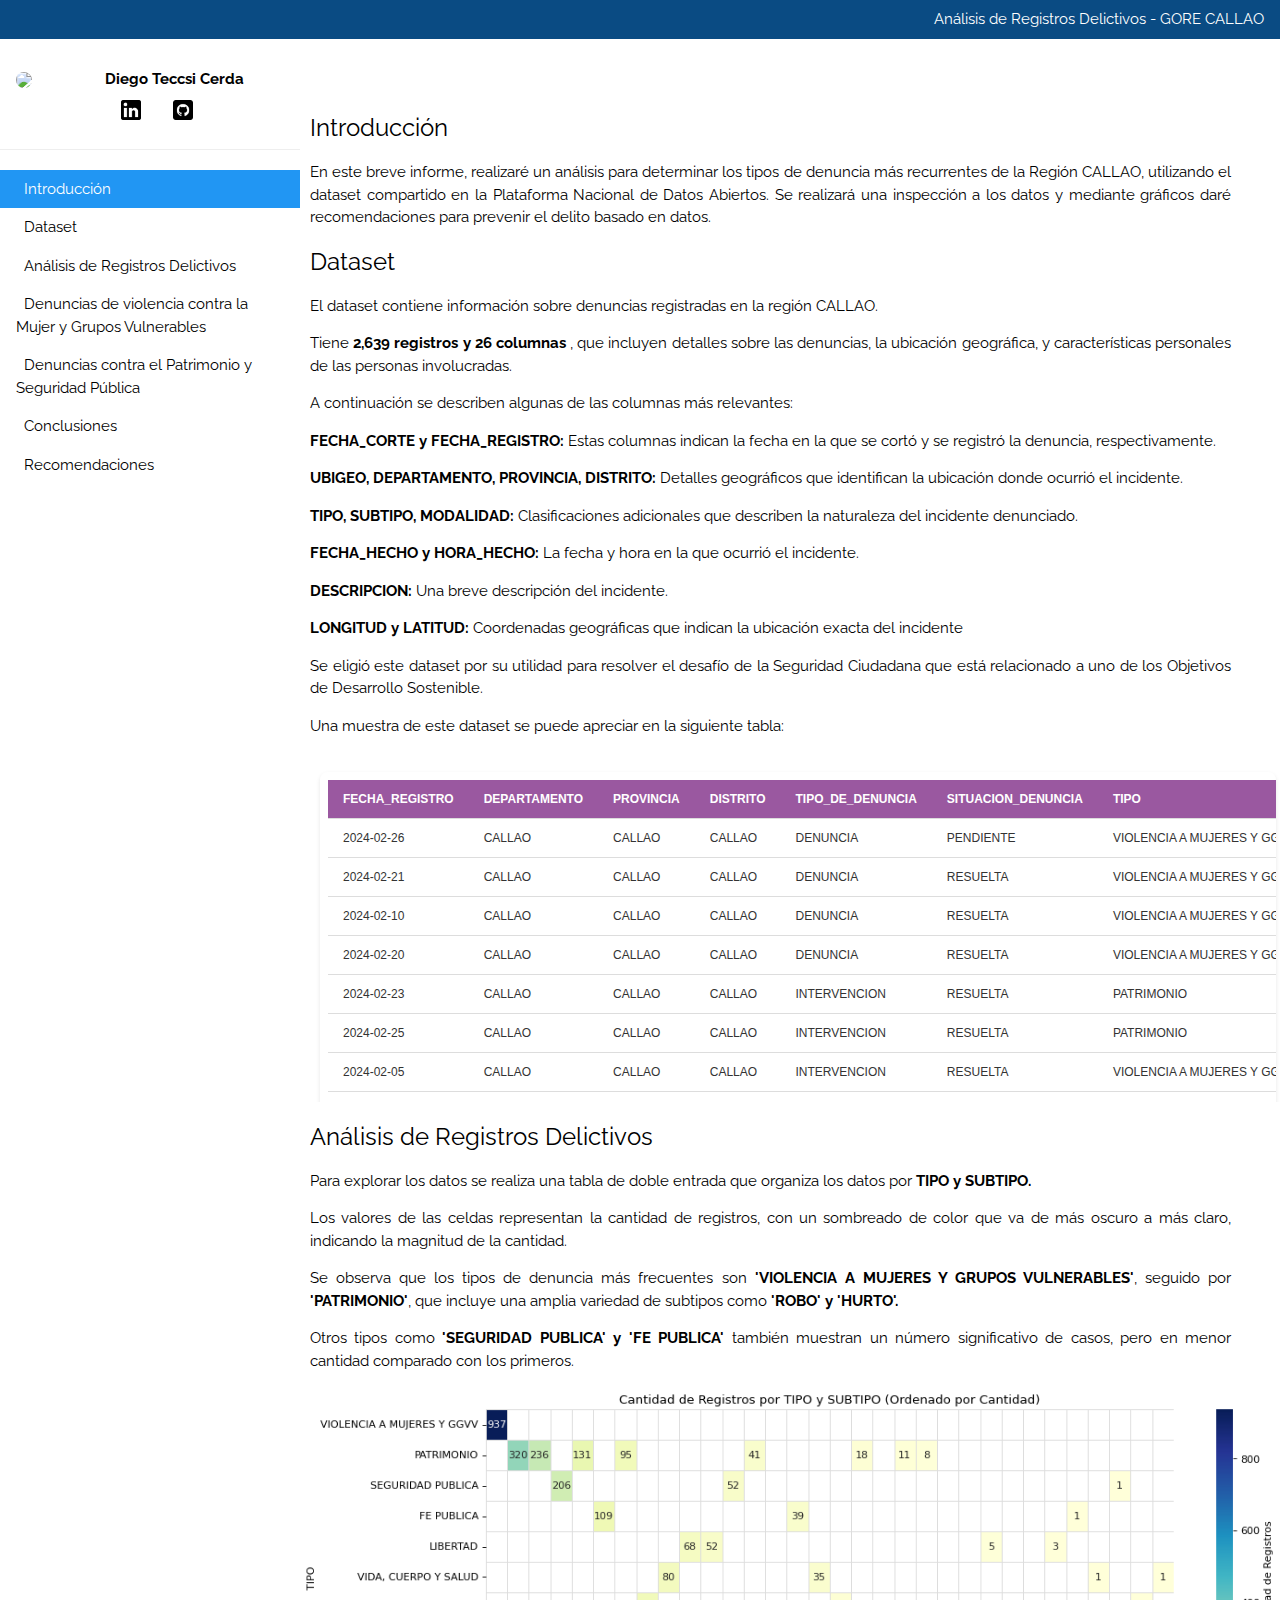
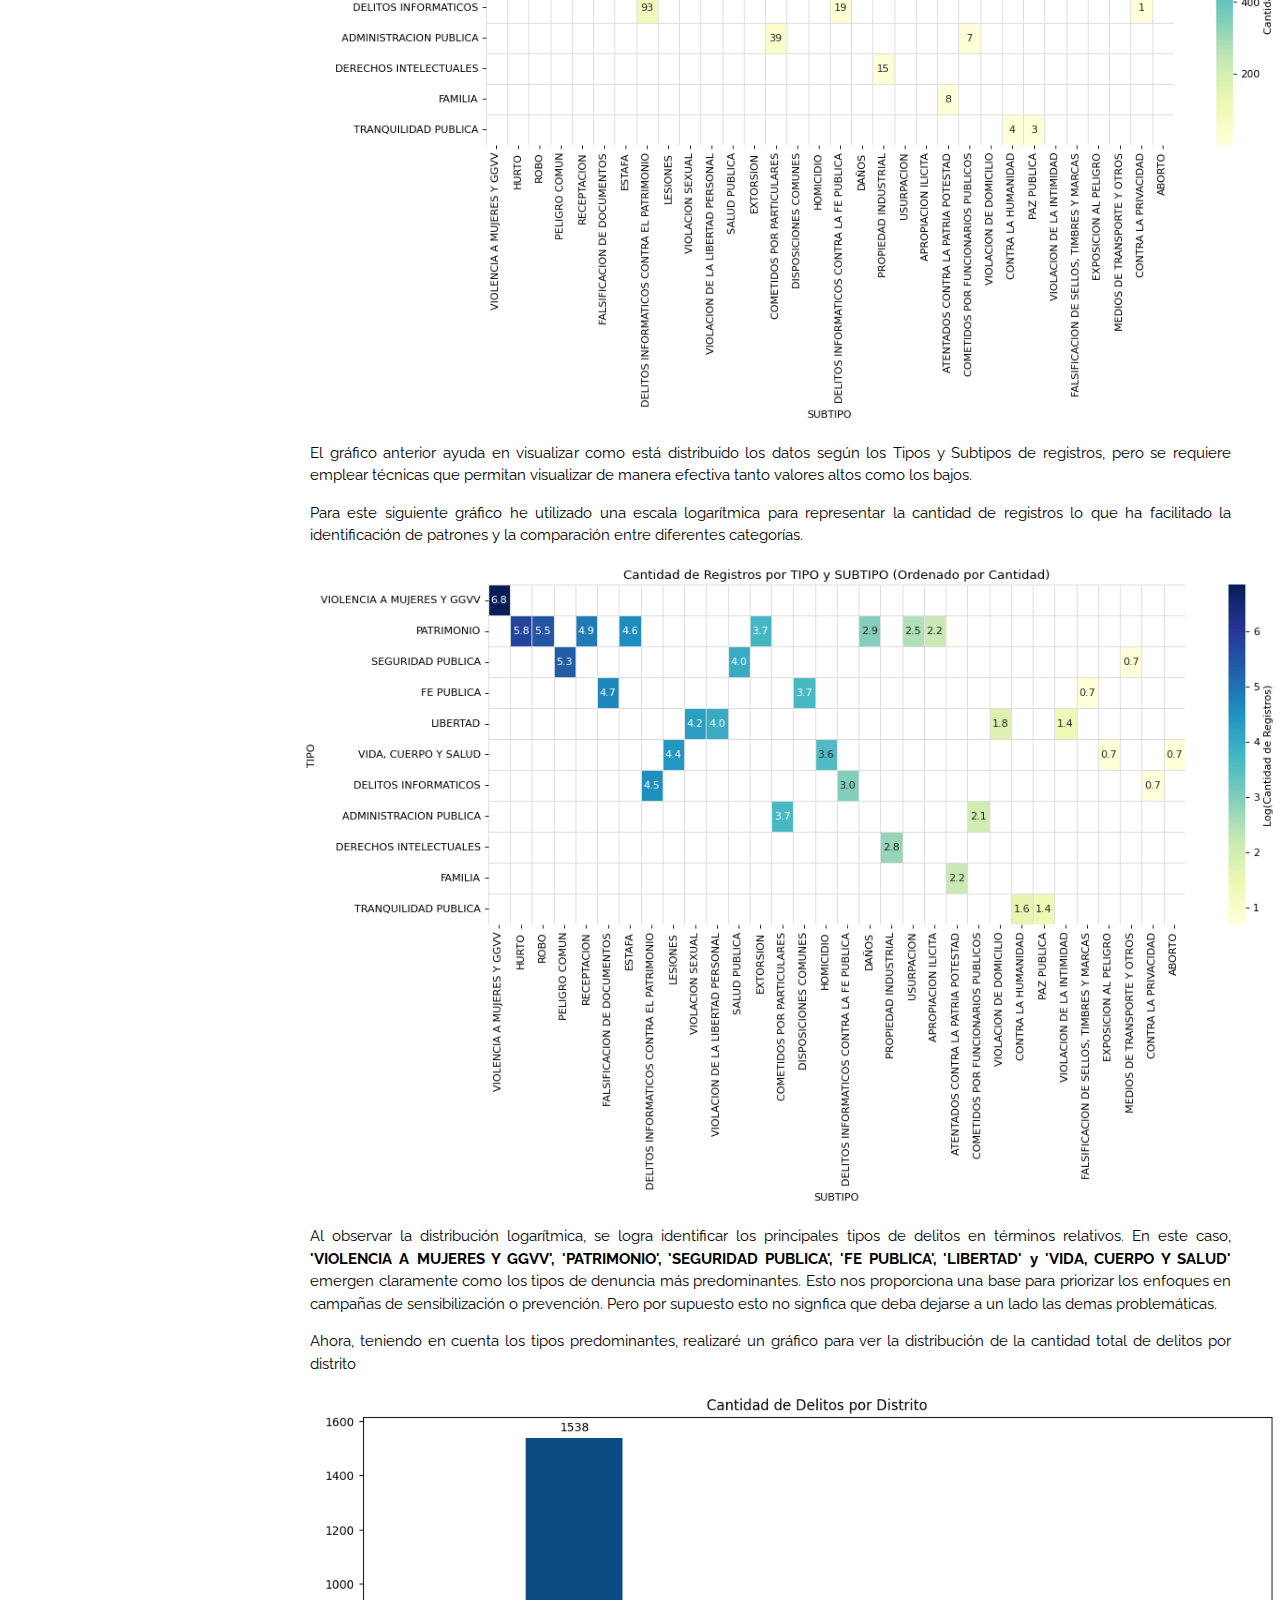
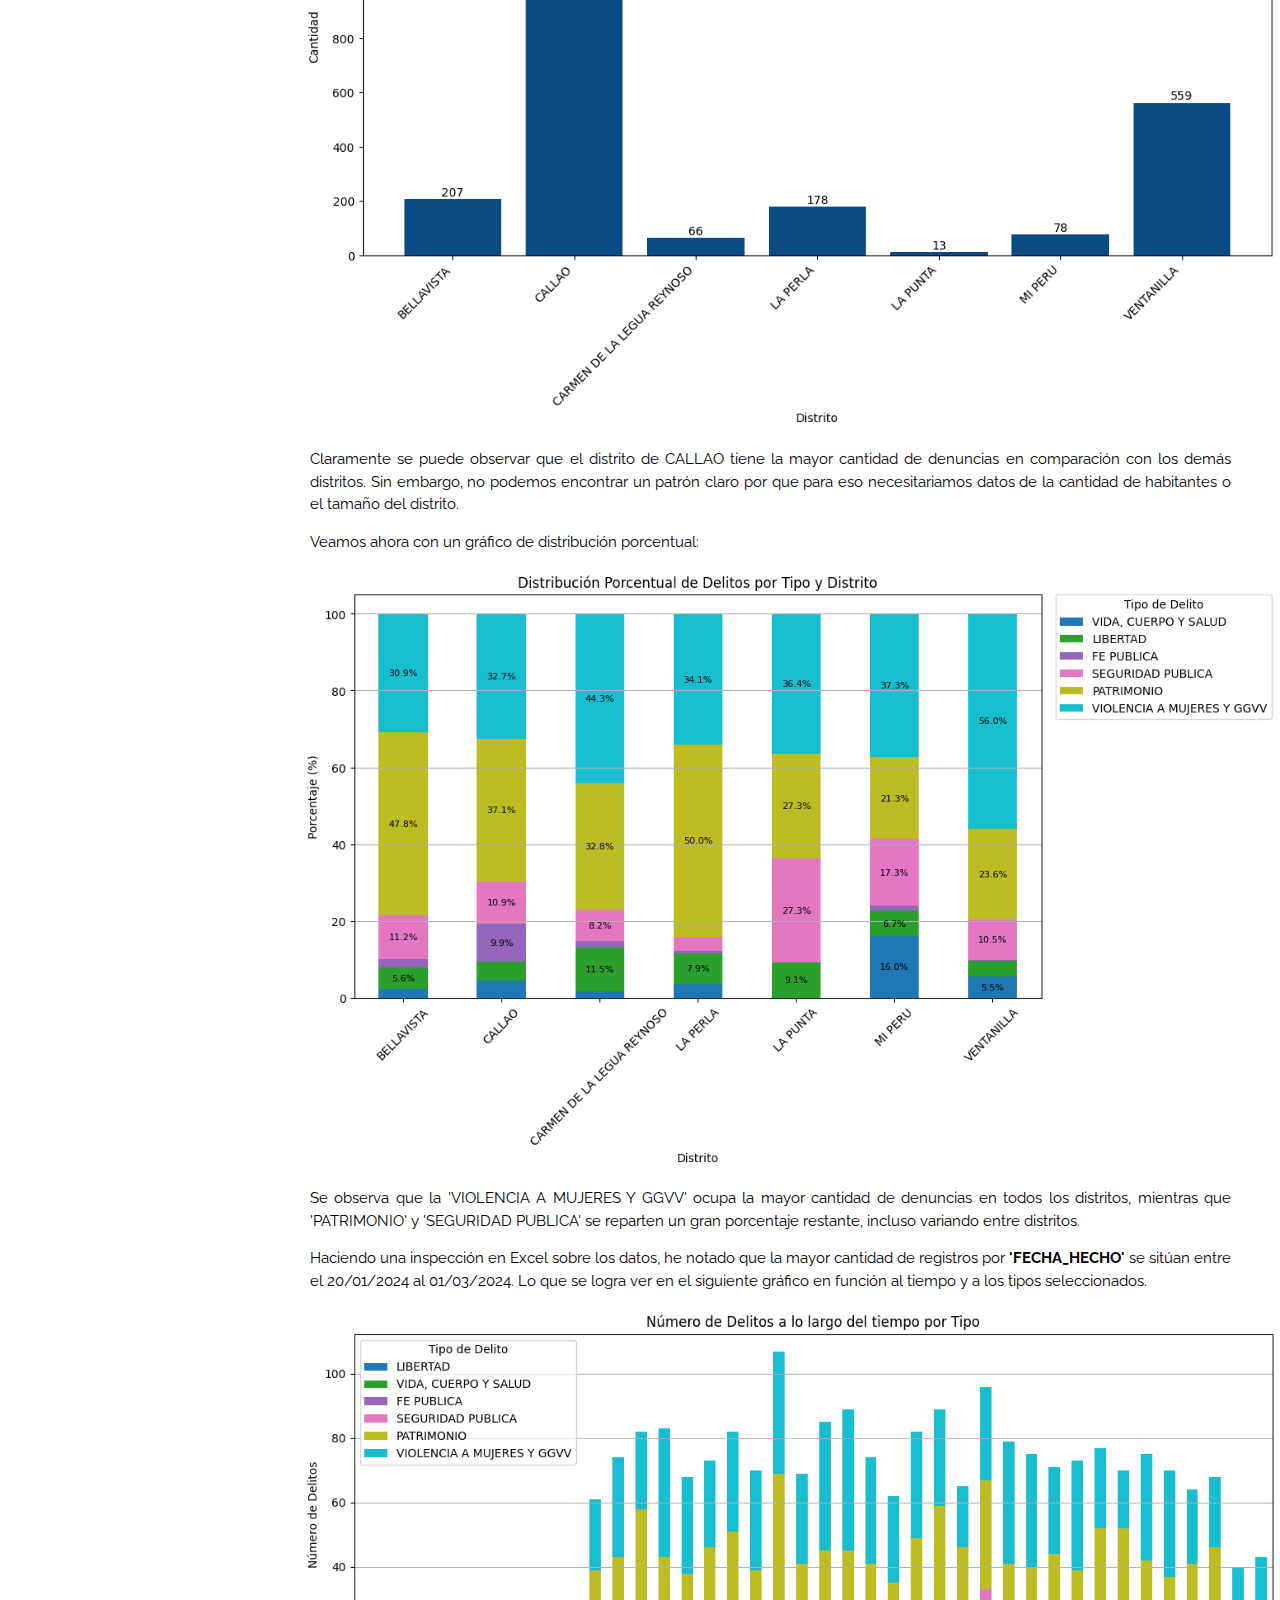
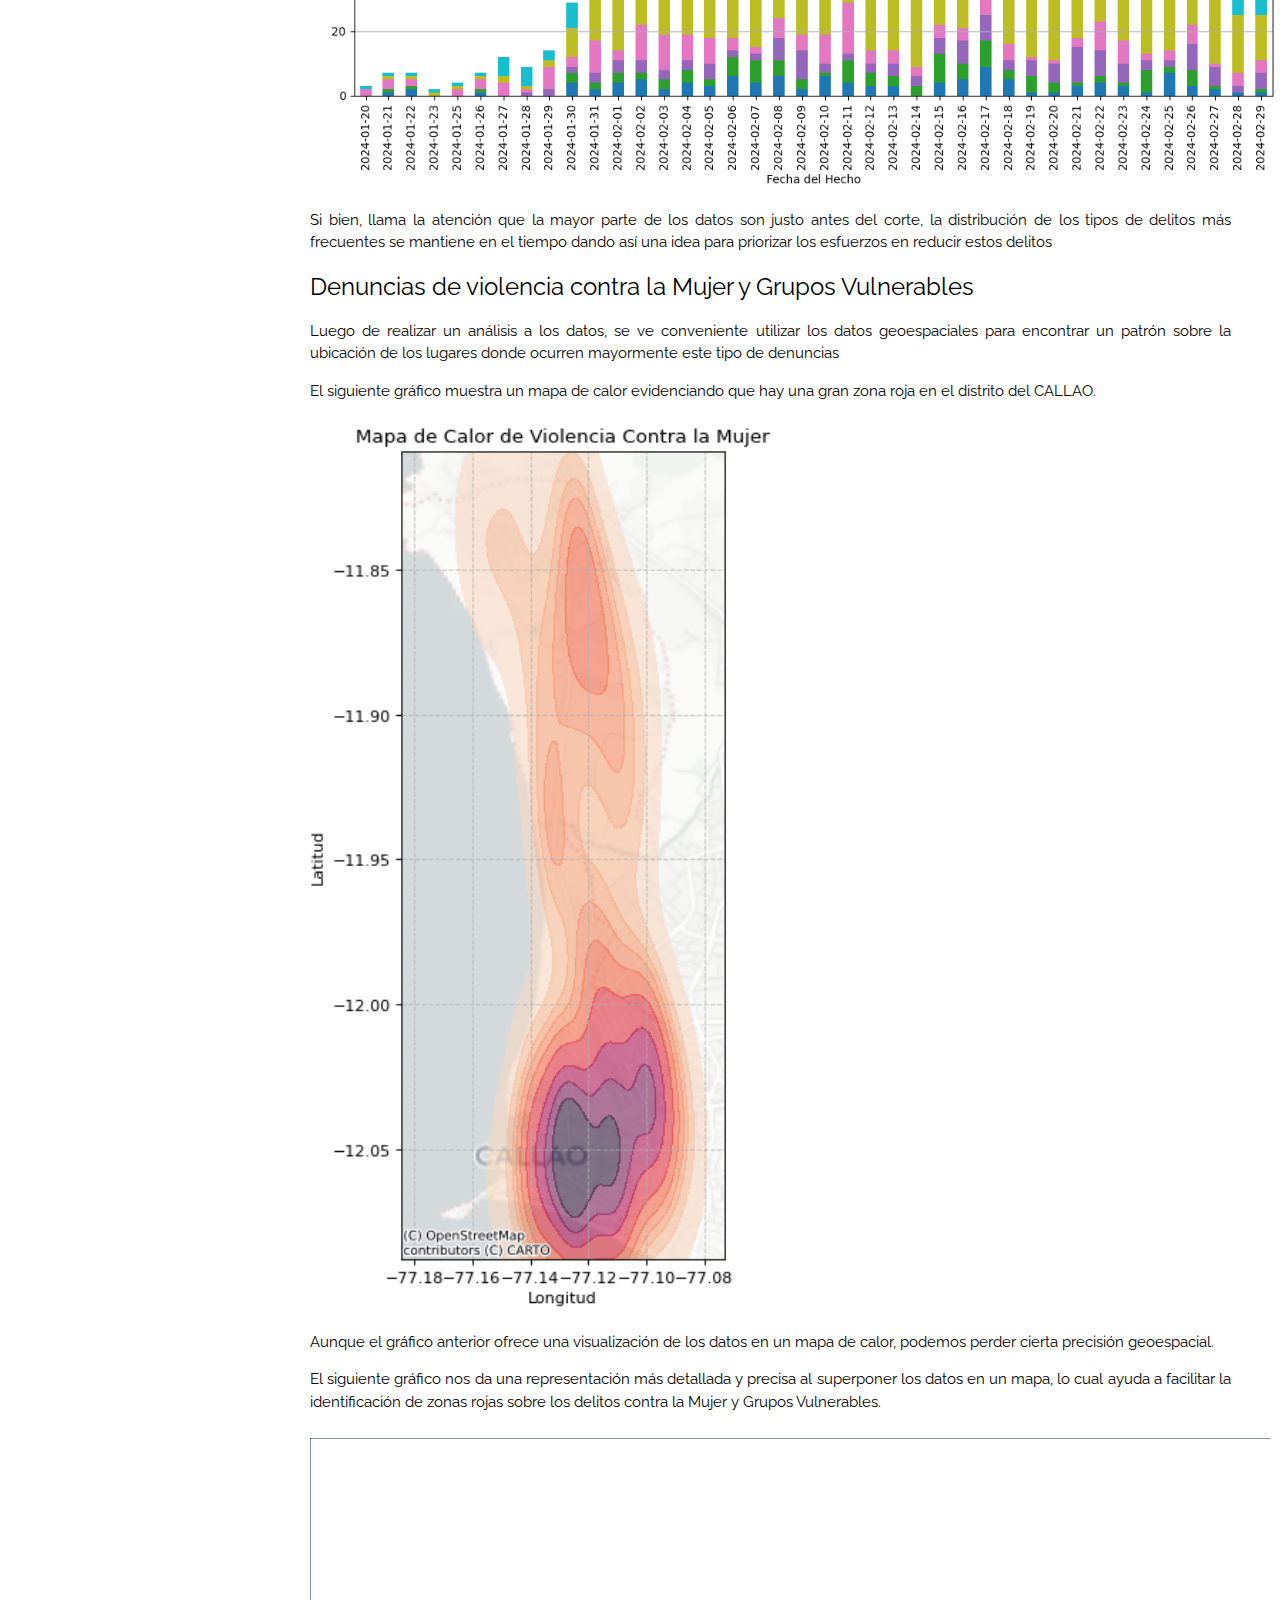
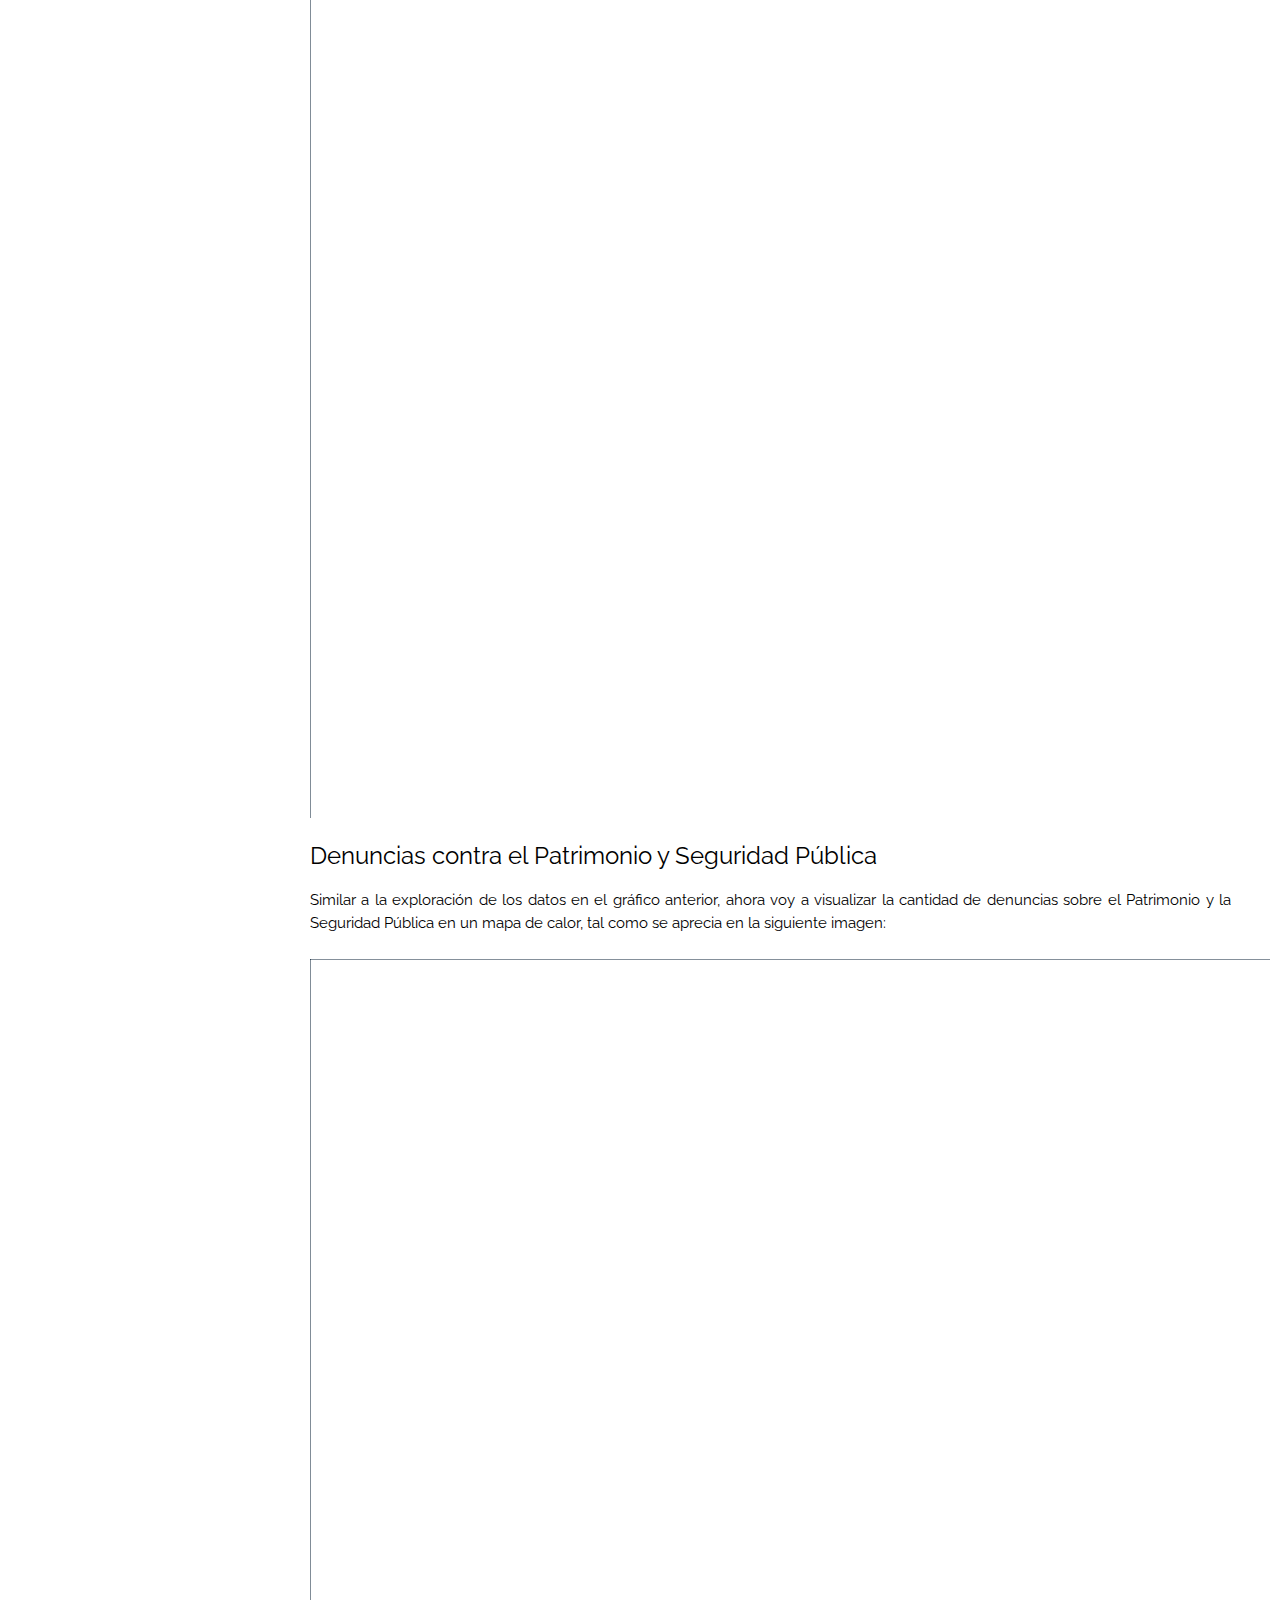
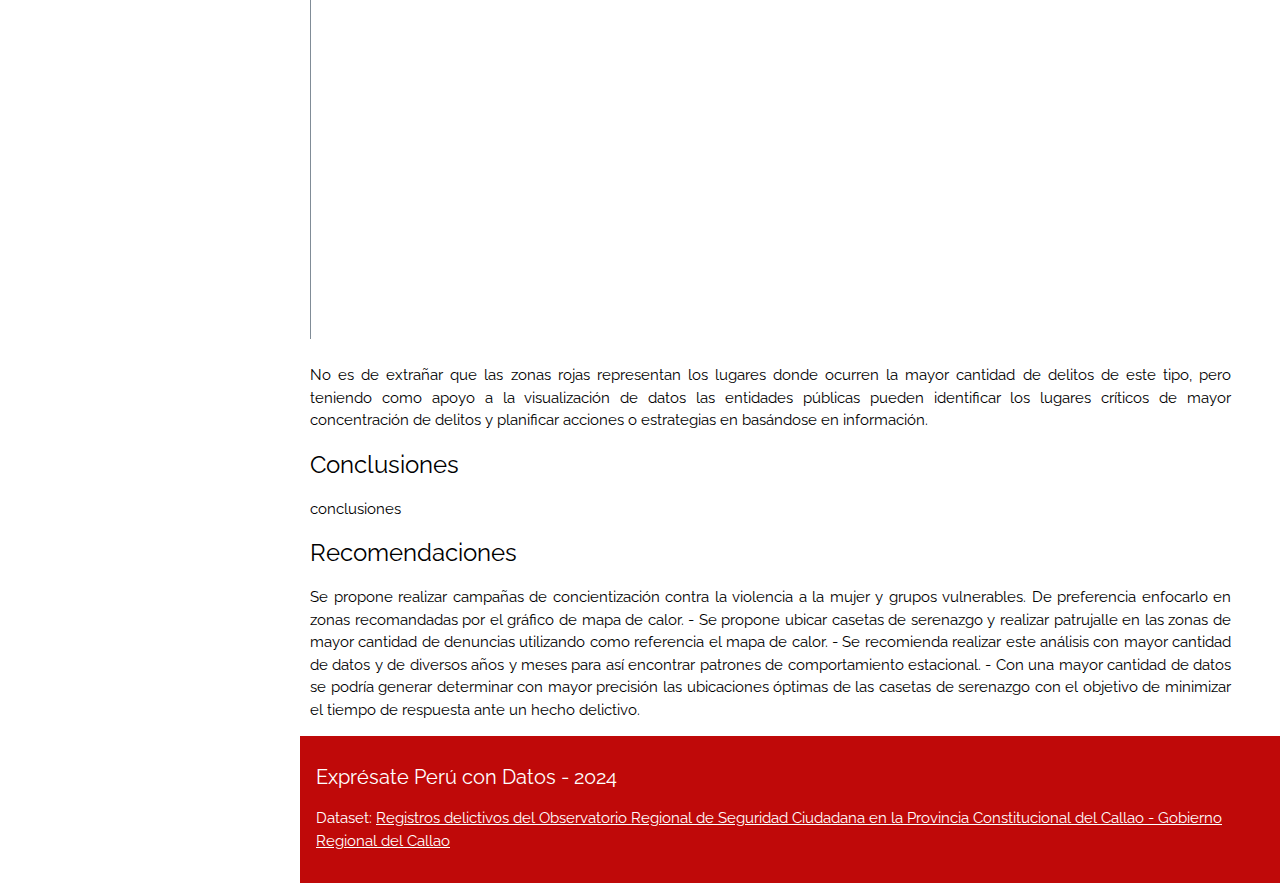
==== commit 597e9c3d: "se realizó los comentarios del informe" ====
--- a/index.html
+++ b/index.html
@@ -107,48 +107,94 @@
       <p><strong>FECHA_HECHO y HORA_HECHO: </strong>La fecha y hora en la que ocurrió el incidente.</p>
       <p><strong>DESCRIPCION: </strong>Una breve descripción del incidente.</p>
       <p><strong>LONGITUD y LATITUD: </strong>Coordenadas geográficas que indican la ubicación exacta del incidente</p>
-      <p>Se eligió este dataset por su utilidad en resolver el desafío de la Seguridad Ciudadana que está relacionado a uno de los Objetivos de Desarrollo Sostenible.</p>
+      <p>Se eligió este dataset por su utilidad para resolver el desafío de la Seguridad Ciudadana que está relacionado a uno de los Objetivos de Desarrollo Sostenible.</p>
       <p>Una muestra de este dataset se puede apreciar en la siguiente tabla:</p>
     </div>
     <iframe src="docs\table_sample.html" style="width:100%; height:350px; border:none;"></iframe>
   </section>
   
   <section id="seccion-3">
+    <div class="contenedor-texto">
+      <h3>Análisis de Registros Delictivos</h3>
+      <p>Para explorar los datos se realiza una tabla de doble entrada que organiza los datos por <strong>TIPO y SUBTIPO.</strong></p>
+      <p>Los valores de las celdas representan la cantidad de registros, con un sombreado de color que va de más oscuro a más claro, indicando la magnitud de la cantidad.</p>
+      <p></p>
+      <p>Se observa que los tipos de denuncia más frecuentes son <strong>'VIOLENCIA A MUJERES Y GRUPOS VULNERABLES'</strong>, seguido por <strong>'PATRIMONIO'</strong>, que incluye una amplia variedad de subtipos como <strong>'ROBO' y 'HURTO'.</strong></p>
+      <p>Otros tipos como <strong>'SEGURIDAD PUBLICA' y 'FE PUBLICA'</strong> también muestran un número significativo de casos, pero en menor cantidad comparado con los primeros.</p>
+    </div>
     <img src="docs\img\grafico_calor_tipos_sumatoria.png" style="width:100%; max-width: 1050px; max-height: 690; border:none;" alt="">
-
-  
- 
+    <div class="contenedor-texto">
+      <p>El gráfico anterior ayuda en visualizar como está distribuido los datos según los Tipos y Subtipos de registros, pero se requiere emplear técnicas que permitan visualizar de manera efectiva tanto valores altos como los bajos.</p>
+      <p>Para este siguiente gráfico he utilizado una escala logarítmica para representar la cantidad de registros lo que ha facilitado la identificación de patrones y la comparación entre diferentes categorías.</p>
+    </div>
     <img src="docs\img\grafico_calor_tipos_logaritmo.png" style="width:100%; max-width: 1050px; max-height: 690; border:none;" alt="">
-  
-  
- 
+    <div class="contenedor-texto">
+      <p>Al observar la distribución logarítmica, se logra identificar los principales tipos de delitos en términos relativos. En este caso, 
+      <strong>'VIOLENCIA A MUJERES Y GGVV', 'PATRIMONIO', 'SEGURIDAD PUBLICA', 'FE PUBLICA', 'LIBERTAD' y 'VIDA, CUERPO Y SALUD'</strong> emergen claramente como los tipos de denuncia más predominantes. Esto nos proporciona una base para priorizar los enfoques en campañas de sensibilización o prevención. 
+      Pero por supuesto esto no signfica que deba dejarse a un lado las demas problemáticas.</p>
+    </div> 
+    <div class="contenedor-texto">
+      <p>Ahora, teniendo en cuenta los tipos predominantes, realizaré un gráfico para ver la distribución de la cantidad total de delitos por distrito</p>
+    </div>
+    <img src="docs\img\delitos_por_distrito.png" style="width:100%; max-width: 1050px; max-height: 690; border:none;" alt="">  
+    <div class="contenedor-texto">
+      <p>Claramente se puede observar que el distrito de CALLAO tiene la mayor cantidad de denuncias en comparación con los demás distritos.
+      Sin embargo, no podemos encontrar un patrón claro por que para eso necesitariamos datos de la cantidad de habitantes o el tamaño del distrito.</p>
+      <p>Veamos ahora con un gráfico de distribución porcentual:</p>
+    </div>
+    <img src="docs\img\distribucion_porcentual_por_distrito.png" style="width:100%; max-width: 1050px; max-height: 690; border:none;" alt="">  
+    <div class="contenedor-texto">
+      <p>Se observa que la 'VIOLENCIA A MUJERES Y GGVV' ocupa la mayor cantidad de denuncias en todos los distritos, mientras que 'PATRIMONIO' y 'SEGURIDAD PUBLICA' se reparten un gran porcentaje restante, incluso variando entre distritos.</p>
+      <p>Haciendo una inspección en Excel sobre los datos, he notado que la mayor cantidad de registros por <strong>'FECHA_HECHO'</strong> se sitúan entre el 20/01/2024 al 01/03/2024.
+      Lo que se logra ver en el siguiente gráfico en función al tiempo y a los tipos seleccionados.</p>
+    </div>
     <img src="docs\img\delitos_tiempo_tipo.png" style="width:100%; max-width: 1050px; max-height: 690; border:none;" alt="">
-  </section>
-  
+    <div class="contenedor-texto">
+      <p>Si bien, llama la atención que la mayor parte de los datos son justo antes del corte, la distribución de los tipos de delitos más frecuentes se mantiene en el tiempo dando así una idea para priorizar los esfuerzos en reducir estos delitos</p>
+    </div>     
+  </section>
   <section id="seccion-4">
+    <div class="contenedor-texto">
+      <h3>Denuncias de violencia contra la Mujer y Grupos Vulnerables</h3>
+      <p>Luego de realizar un análisis a los datos, se ve conveniente utilizar los datos geoespaciales para encontrar un patrón sobre la ubicación de los lugares donde ocurren mayormente este tipo de denuncias</p>
+      <p>El siguiente gráfico muestra un mapa de calor evidenciando que hay una gran zona roja en el distrito del CALLAO.</p>
+    </div>
     <img src="docs\img\mapa_calor_violencia_mujer_callao.png" style="width:100%; max-width: 480px; max-height: 630; border:none;" alt="">
-
-
-  <div class="map-container">
-    <iframe src="docs\mapa_de_calor_violencia_mujer_ggvv.html"></iframe>
-  </div>
-  </section>
-  
+    <div class="contenedor-texto">
+      <p>Aunque el gráfico anterior ofrece una visualización de los datos en un mapa de calor, podemos perder cierta precisión geoespacial.</p>
+      <p>El siguiente gráfico nos da una representación más detallada y precisa al superponer los datos en un mapa, lo cual ayuda a facilitar la identificación de zonas rojas sobre los delitos contra la Mujer y Grupos Vulnerables.</p>
+    </div>
+    <div class="map-container">
+      <iframe src="docs\mapa_de_calor_violencia_mujer_ggvv.html"></iframe>
+    </div>
+  </section>
   <section id="seccion-5">
-  <img src="docs\img\mapa_calor_patrimonio_sspp.png" style="width:100%; max-width: 480px; max-height: 630; border:none;" alt="">
-
-
-  <div class="map-container">
-    <iframe src="docs\mapa_de_calor_patrimonio_sspp.html"></iframe>
-  </section>
-
+    <div class="contenedor-texto">
+      <h3>Denuncias contra el Patrimonio y Seguridad Pública</h3>
+      <p>Similar a la exploración de los datos en el gráfico anterior, ahora voy a visualizar la cantidad de denuncias sobre el Patrimonio y la Seguridad Pública en un mapa de calor, tal como se aprecia en la siguiente imagen:</p>
+    </div>
+    <div class="map-container">
+      <iframe src="docs\mapa_de_calor_patrimonio_sspp.html"></iframe>
+    </section>
+    <div class="contenedor-texto">
+      <p>No es de extrañar que las zonas rojas representan los lugares donde ocurren la mayor cantidad de delitos de este tipo, pero teniendo como apoyo a la visualización de datos las entidades públicas pueden identificar los lugares críticos de mayor concentración de delitos y
+      planificar acciones o estrategias en basándose en información.
+      </p>
+    </div>
   <section id="seccion-6">
-
-  </section>
-
+    <div class="contenedor-texto">
+      <h3>Conclusiones</h3>
+      <p>conclusiones</p>
+    </div>
+  </section>
   <section id="seccion-7">
-
-
+    <div class="contenedor-texto">
+      <h3>Recomendaciones</h3>
+      <p>Se propone realizar campañas de concientización contra la violencia a la mujer y grupos vulnerables. De preferencia enfocarlo en zonas recomandadas por el gráfico de mapa de calor.
+        - Se propone ubicar casetas de serenazgo y realizar patrujalle en las zonas de mayor cantidad de denuncias utilizando como referencia el mapa de calor.
+        - Se recomienda realizar este análisis con mayor cantidad de datos y de diversos años y meses para así encontrar patrones de comportamiento estacional.
+        - Con una mayor cantidad de datos se podría generar determinar con mayor precisión las ubicaciones óptimas de las casetas de serenazgo con el objetivo de minimizar el tiempo de respuesta ante un hecho delictivo.</p>
+    </div>
   </section>
  
   <!-- Footer -->
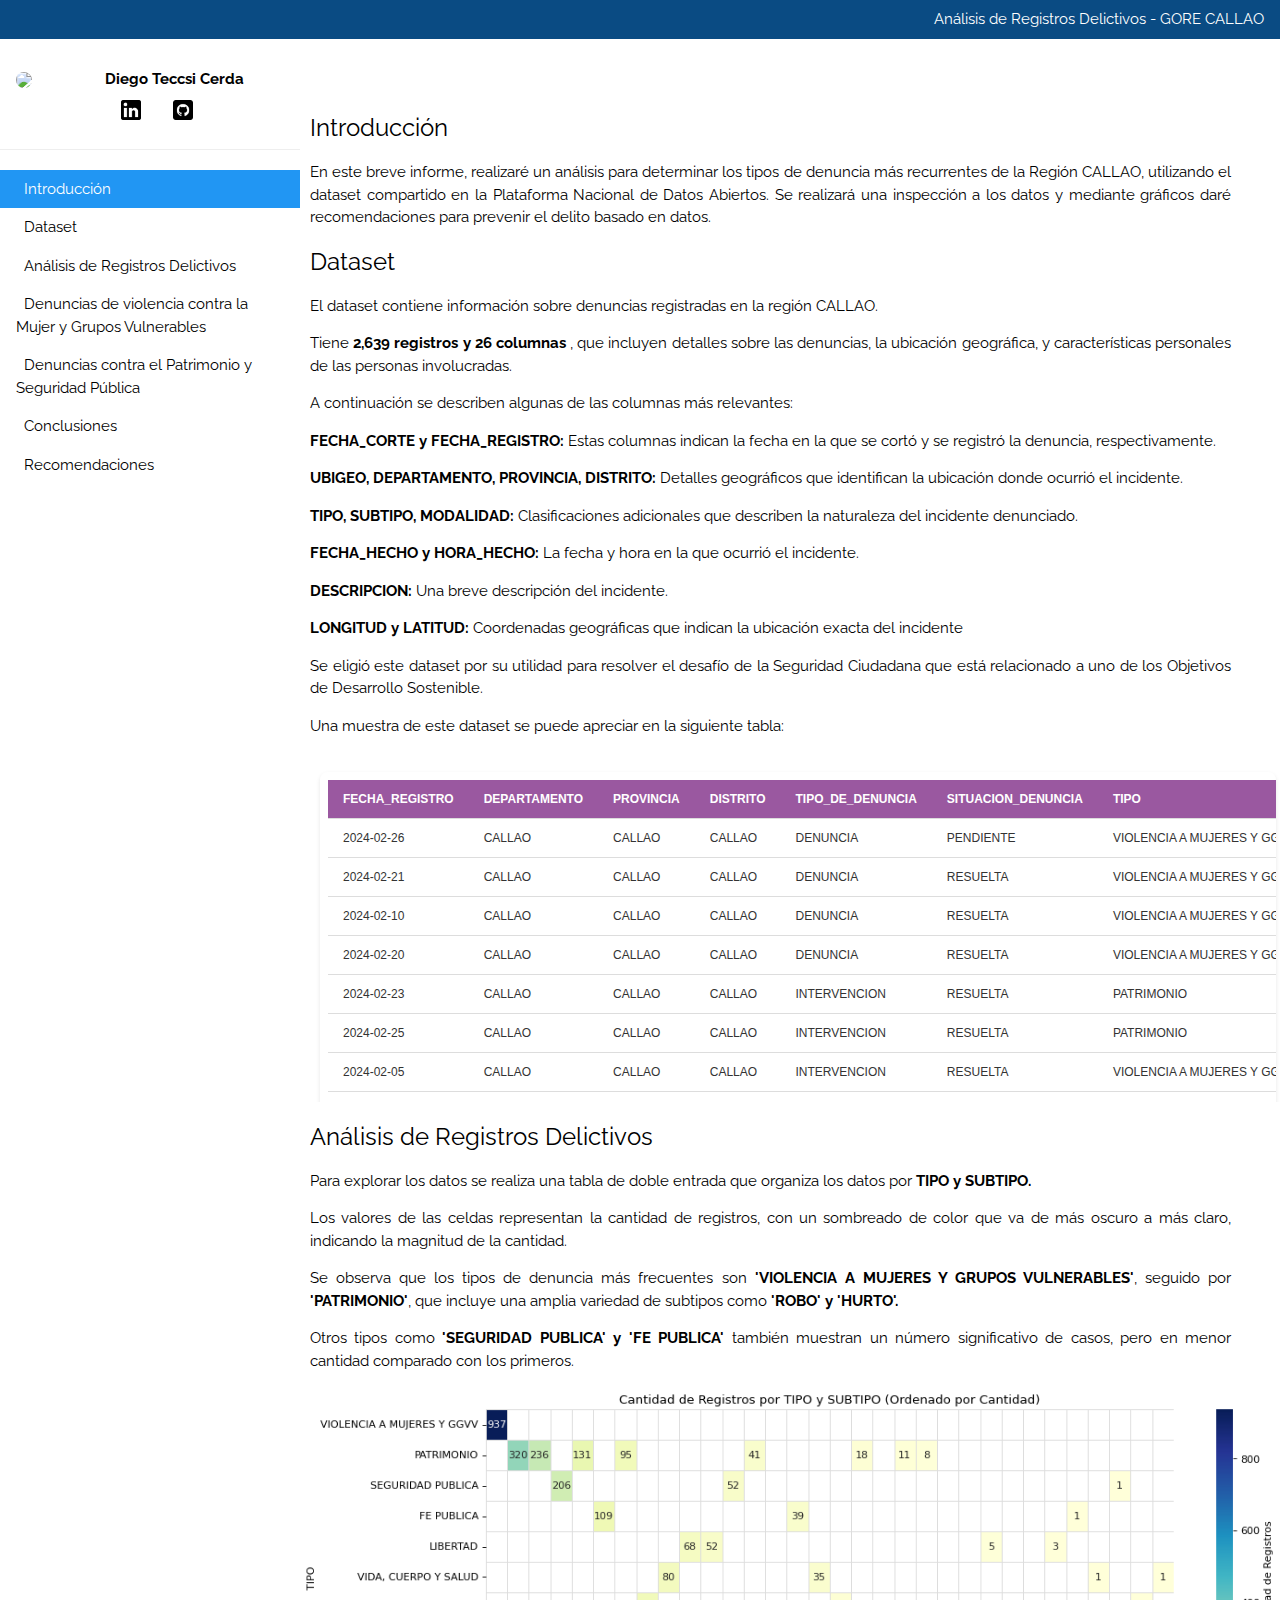
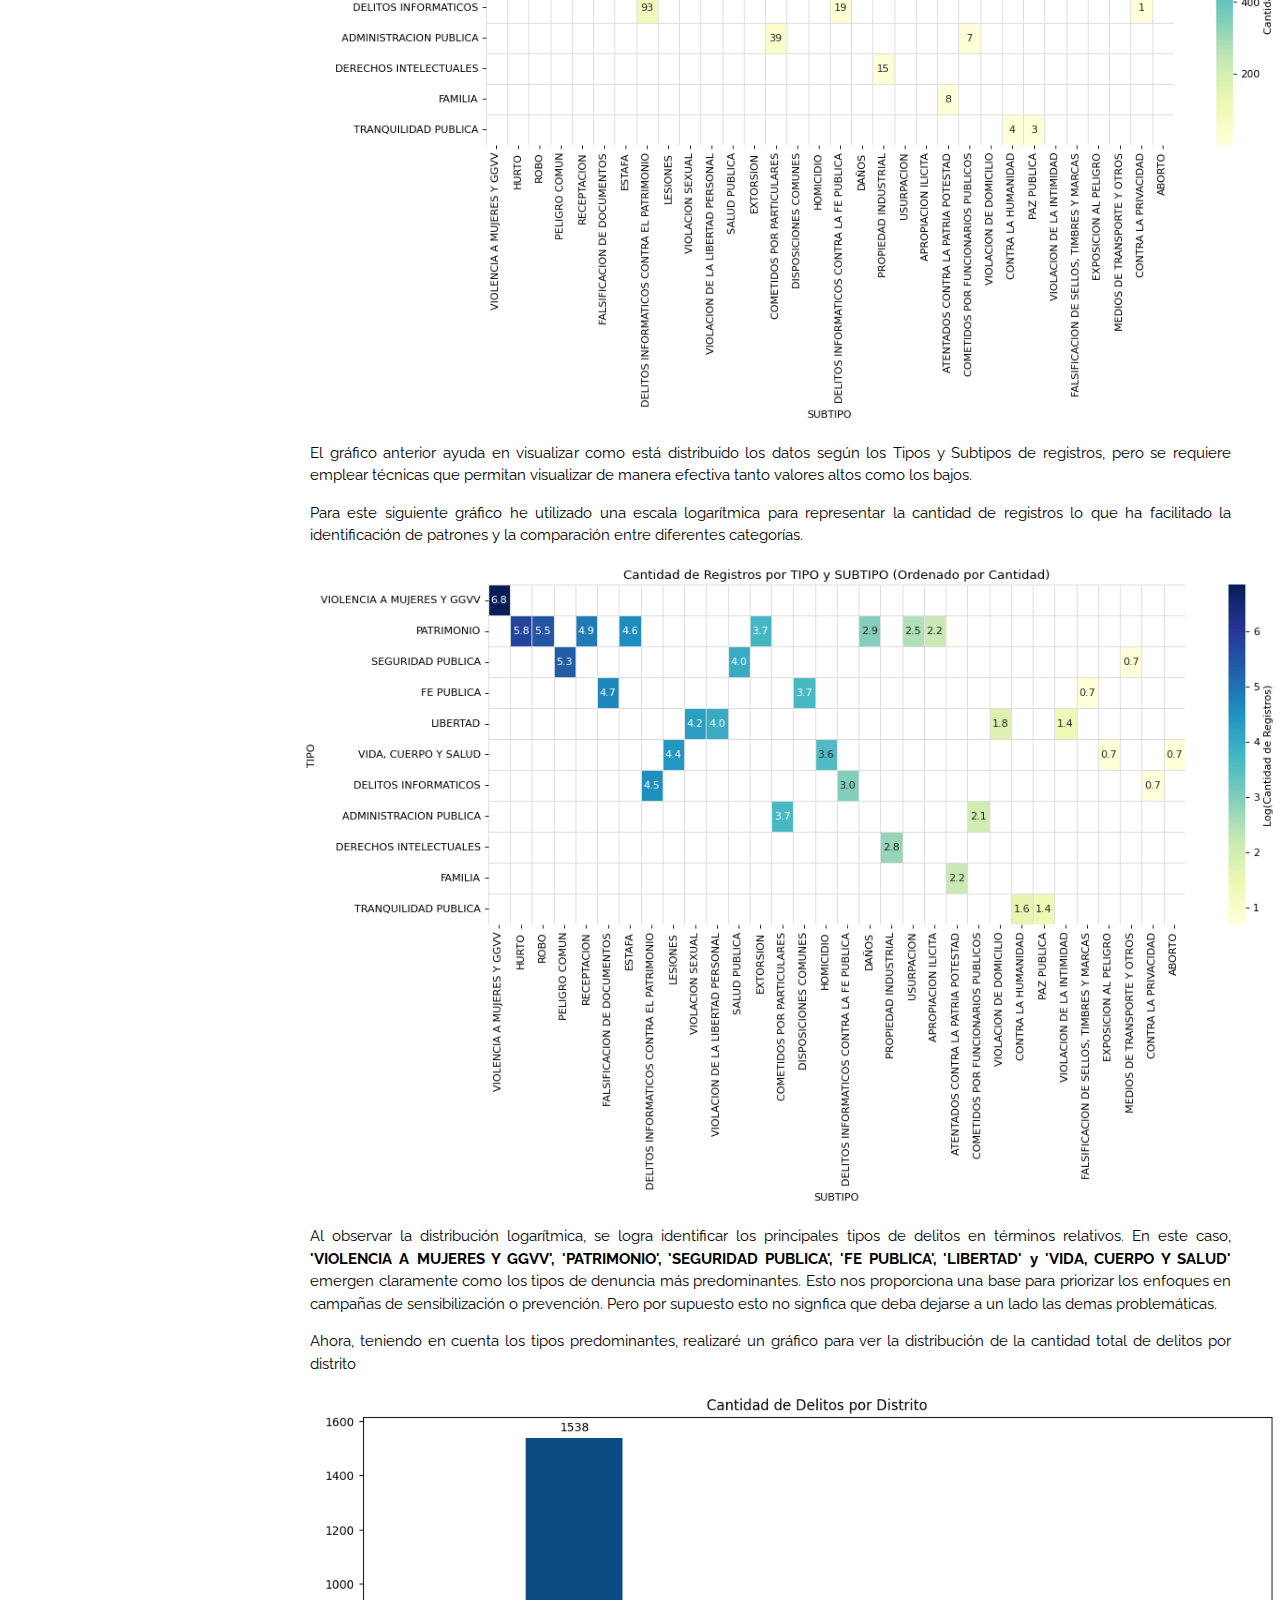
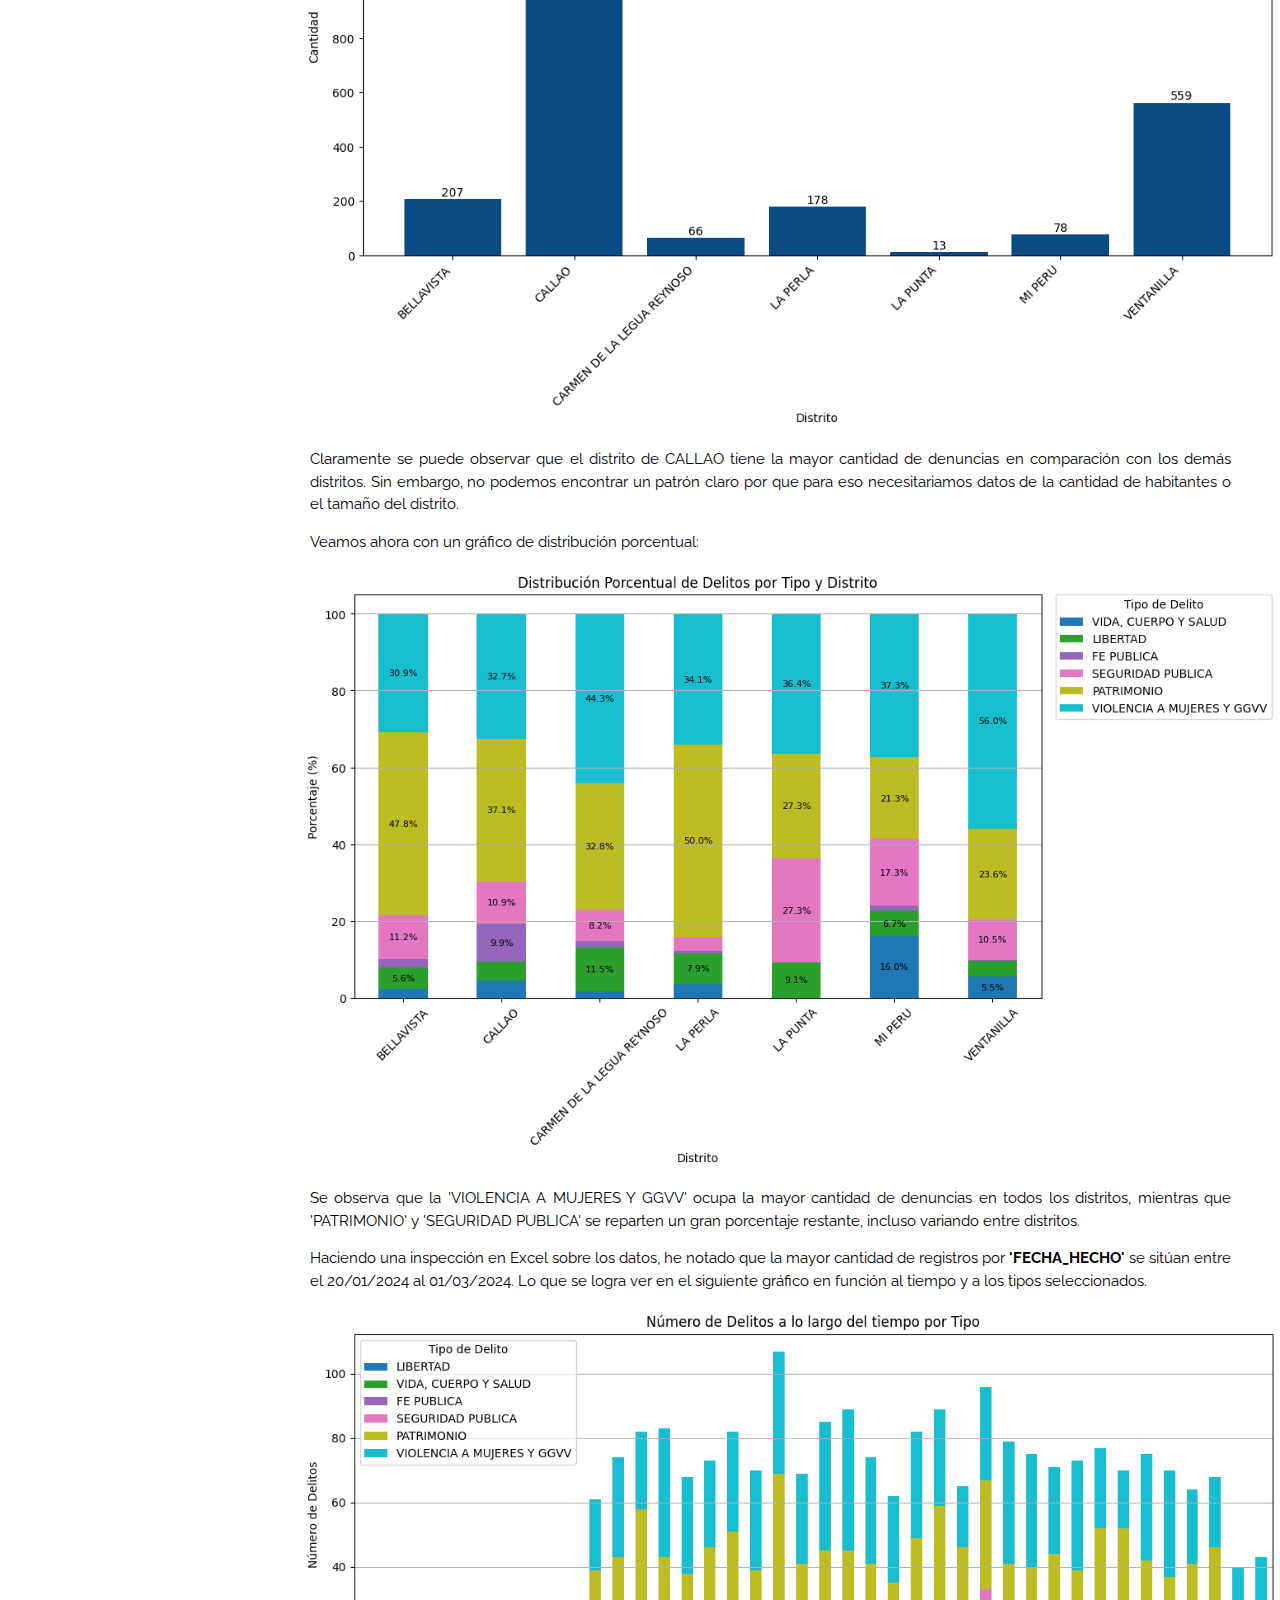
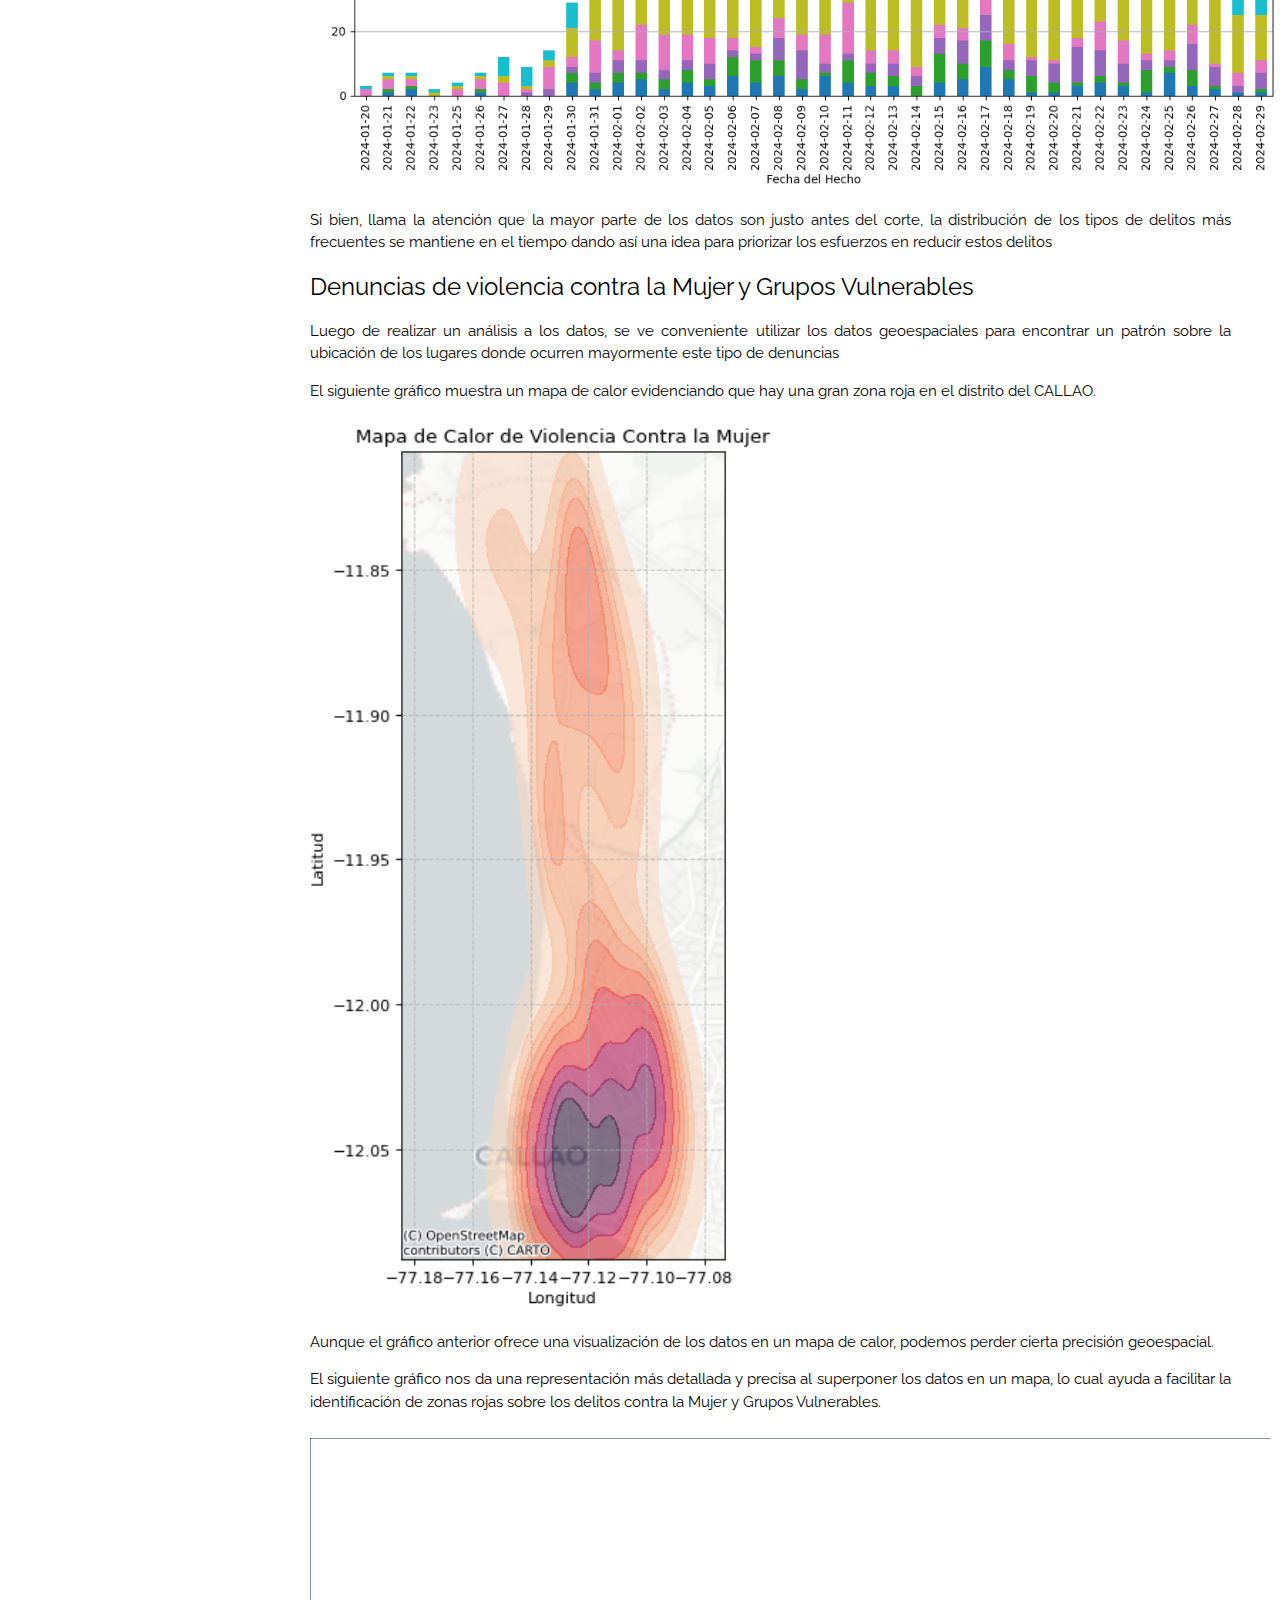
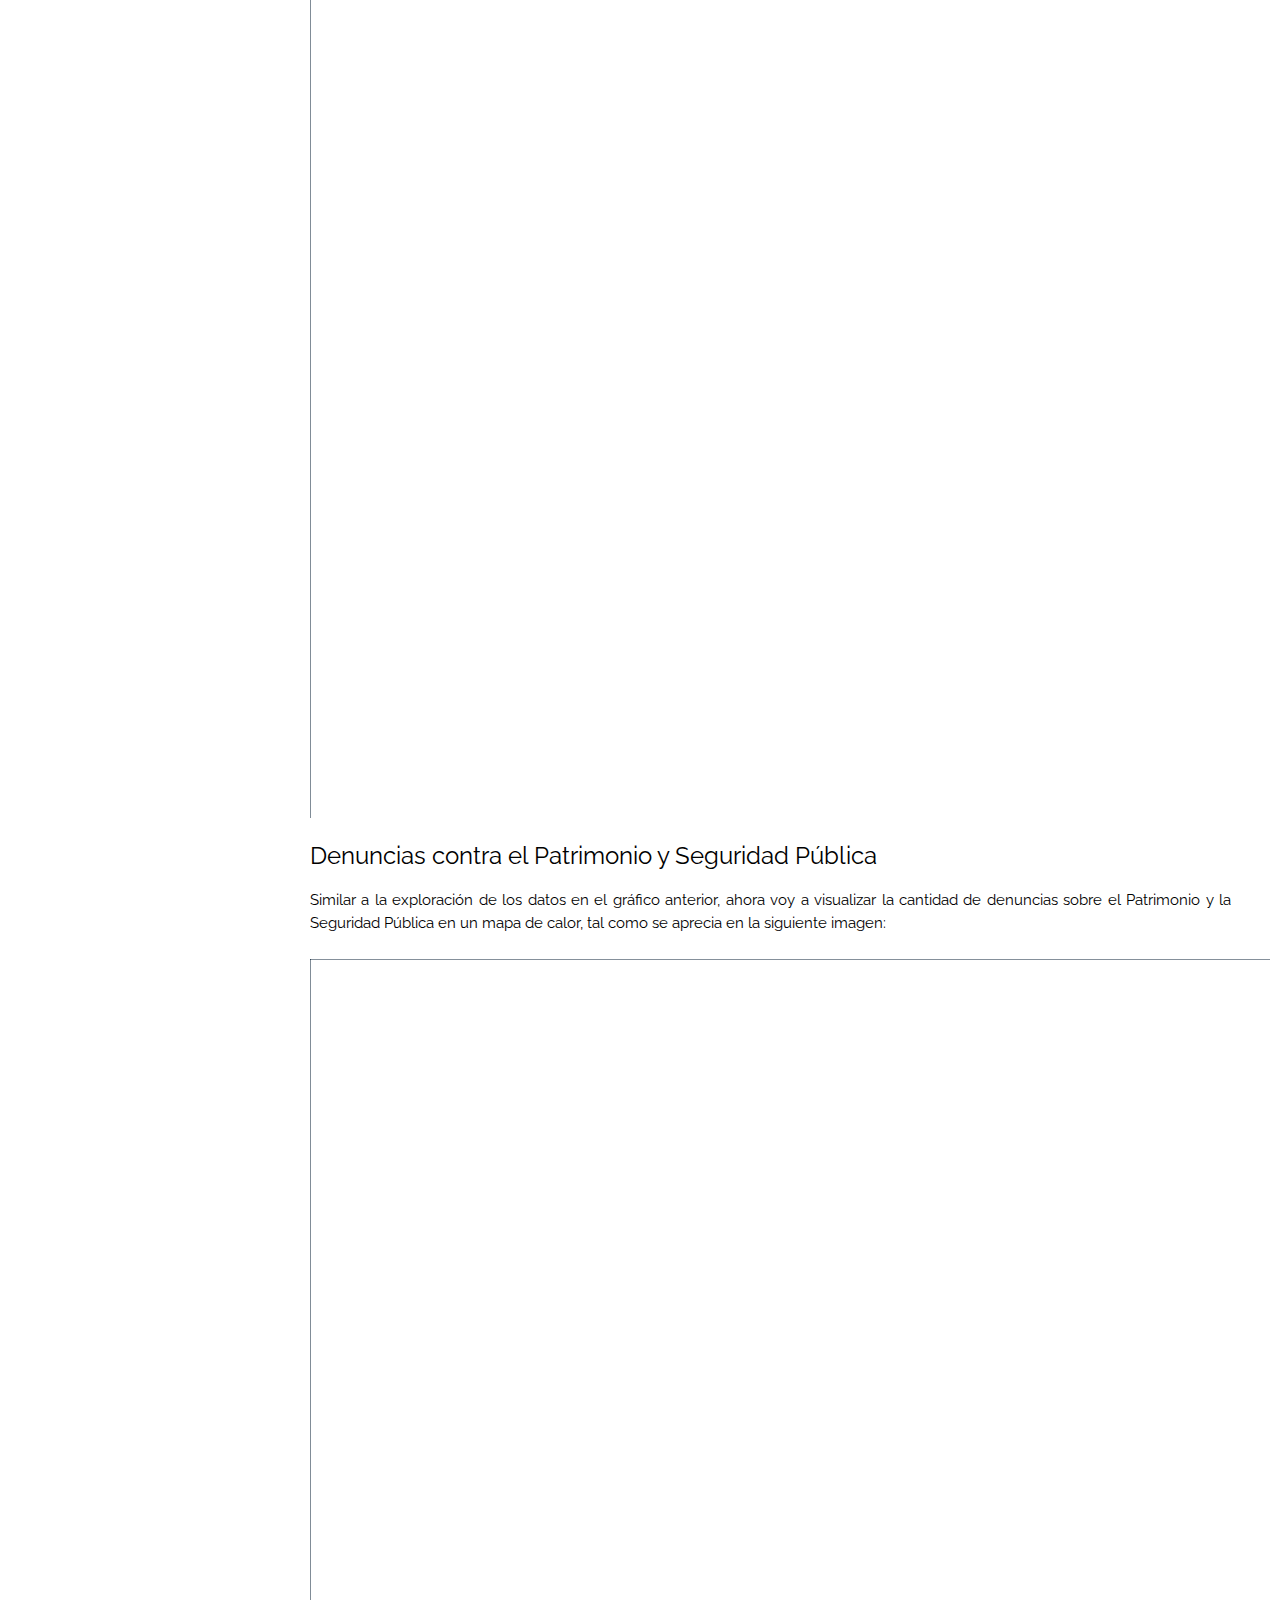
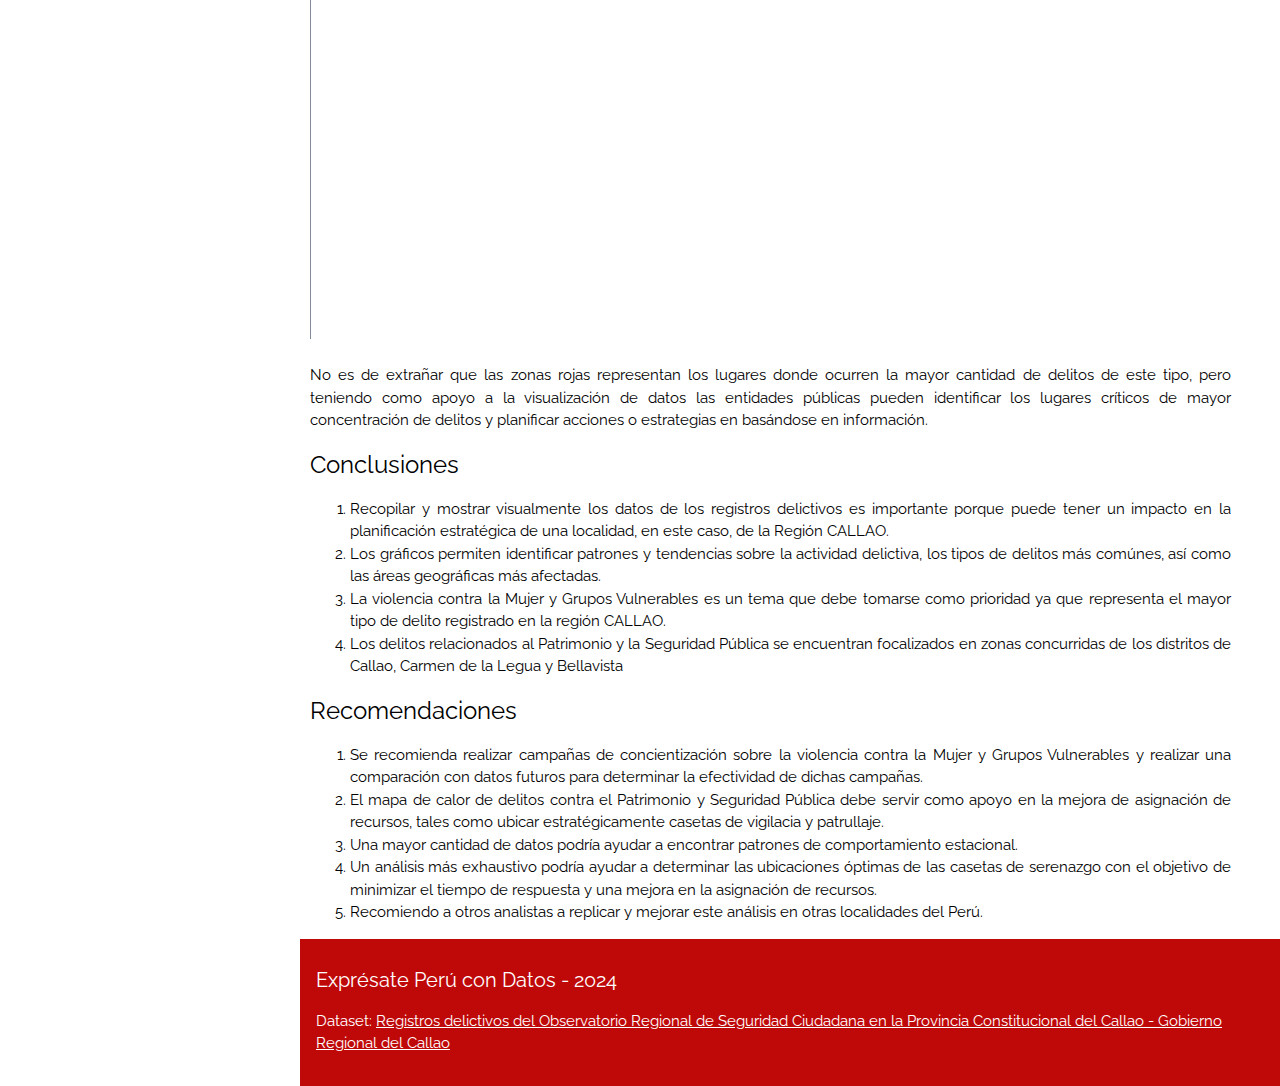
==== commit d0e37d79: "agregar conclusiones y recomendaciones" ====
--- a/index.html
+++ b/index.html
@@ -184,17 +184,25 @@
   <section id="seccion-6">
     <div class="contenedor-texto">
       <h3>Conclusiones</h3>
-      <p>conclusiones</p>
+      <ol>
+        <li>Recopilar y mostrar visualmente los datos de los registros delictivos es importante porque puede tener un impacto en la planificación estratégica de una localidad, en este caso, de la Región CALLAO.</li>
+        <li>Los gráficos permiten identificar patrones y tendencias sobre la actividad delictiva, los tipos de delitos más comúnes, así como las áreas geográficas más afectadas.</li>
+        <li>La violencia contra la Mujer y Grupos Vulnerables es un tema que debe tomarse como prioridad ya que representa el mayor tipo de delito registrado en la región CALLAO.</li>
+        <li>Los delitos relacionados al Patrimonio y la Seguridad Pública se encuentran focalizados en zonas concurridas de los distritos de Callao, Carmen de la Legua y Bellavista</li>
+      </ol>
     </div>
   </section>
   <section id="seccion-7">
     <div class="contenedor-texto">
       <h3>Recomendaciones</h3>
-      <p>Se propone realizar campañas de concientización contra la violencia a la mujer y grupos vulnerables. De preferencia enfocarlo en zonas recomandadas por el gráfico de mapa de calor.
-        - Se propone ubicar casetas de serenazgo y realizar patrujalle en las zonas de mayor cantidad de denuncias utilizando como referencia el mapa de calor.
-        - Se recomienda realizar este análisis con mayor cantidad de datos y de diversos años y meses para así encontrar patrones de comportamiento estacional.
-        - Con una mayor cantidad de datos se podría generar determinar con mayor precisión las ubicaciones óptimas de las casetas de serenazgo con el objetivo de minimizar el tiempo de respuesta ante un hecho delictivo.</p>
-    </div>
+      <ol>
+        <li>Se recomienda realizar campañas de concientización sobre la violencia contra la Mujer y Grupos Vulnerables y realizar una comparación con datos futuros para determinar la efectividad de dichas campañas.</li>
+        <li>El mapa de calor de delitos contra el Patrimonio y Seguridad Pública debe servir como apoyo en la mejora de asignación de recursos, tales como ubicar estratégicamente casetas de vigilacia y patrullaje.</li>
+        <li>Una mayor cantidad de datos podría ayudar a encontrar patrones de comportamiento estacional.</li>
+        <li>Un análisis más exhaustivo podría ayudar a determinar las ubicaciones óptimas de las casetas de serenazgo con el objetivo de minimizar el tiempo de respuesta y una mejora en la asignación de recursos.</li>
+        <li>Recomiendo a otros analistas a replicar y mejorar este análisis en otras localidades del Perú.</li>
+      </ol>
+      </div>
   </section>
  
   <!-- Footer -->
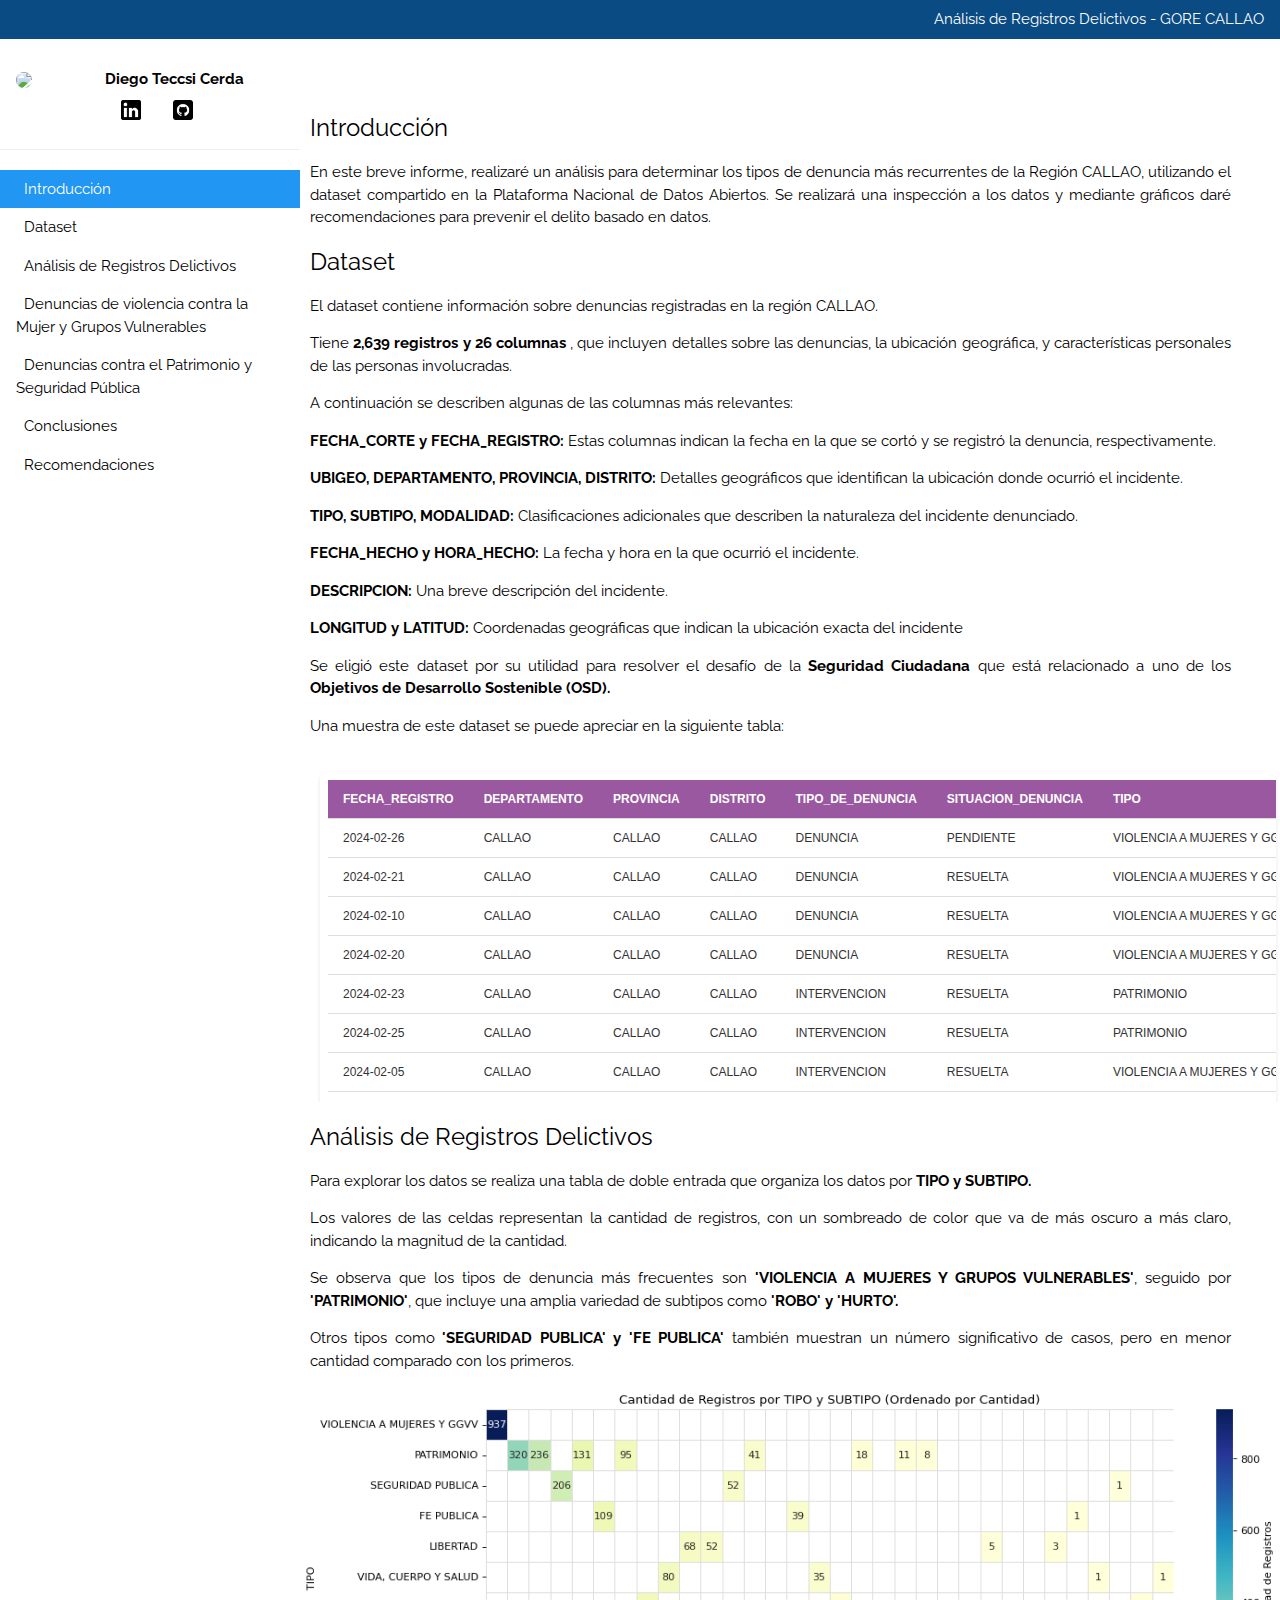
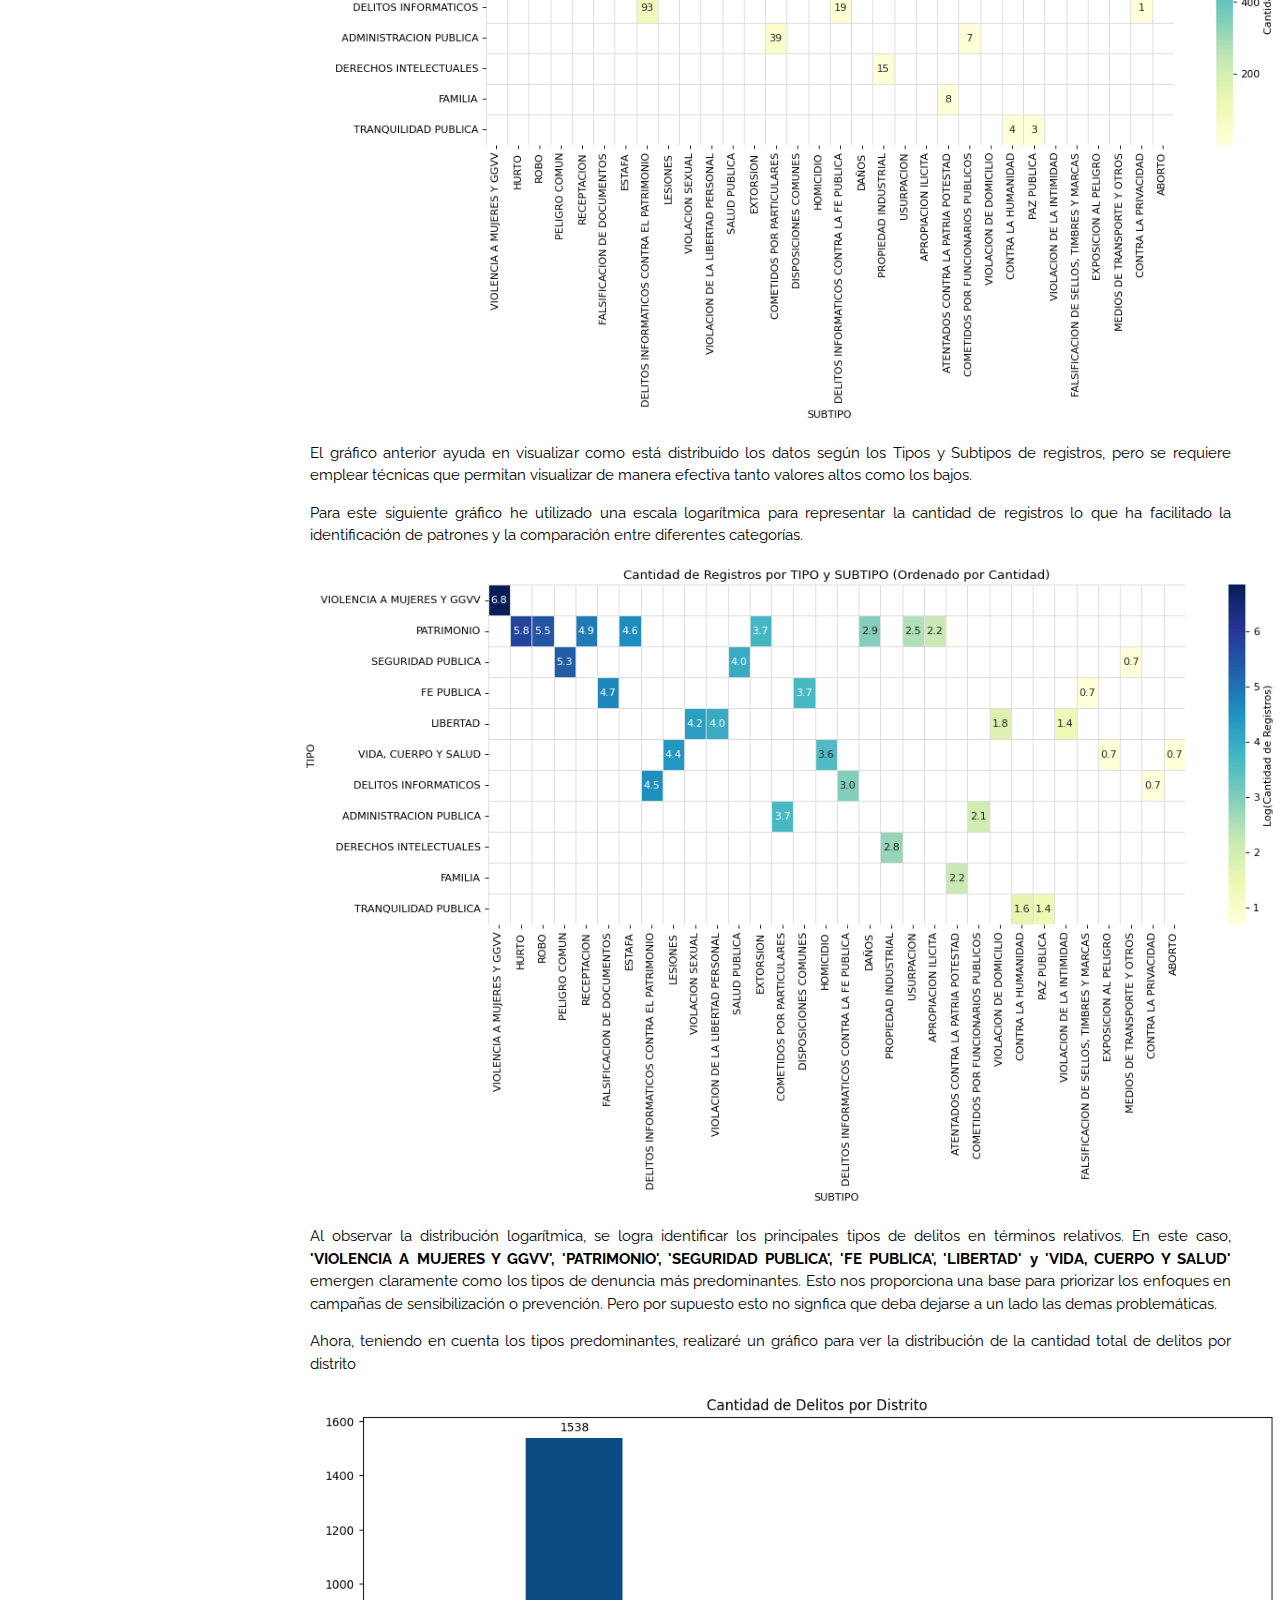
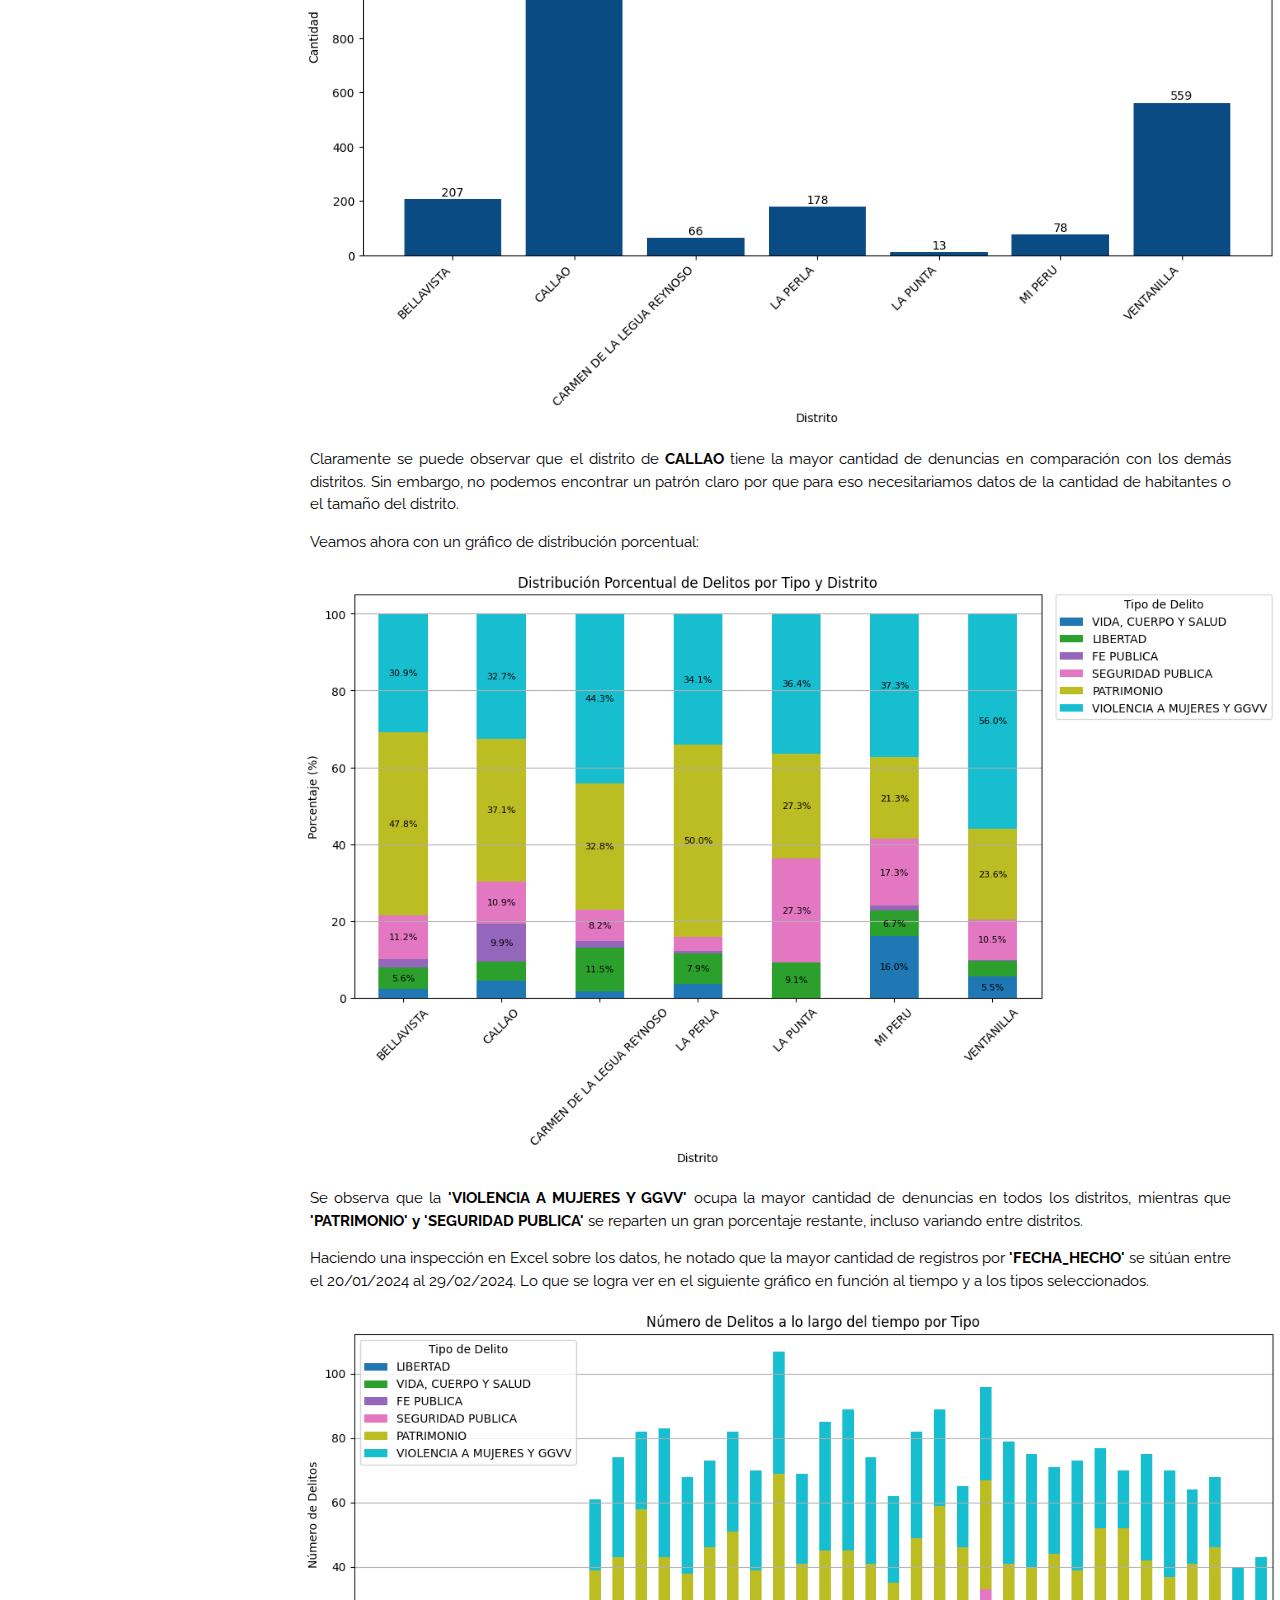
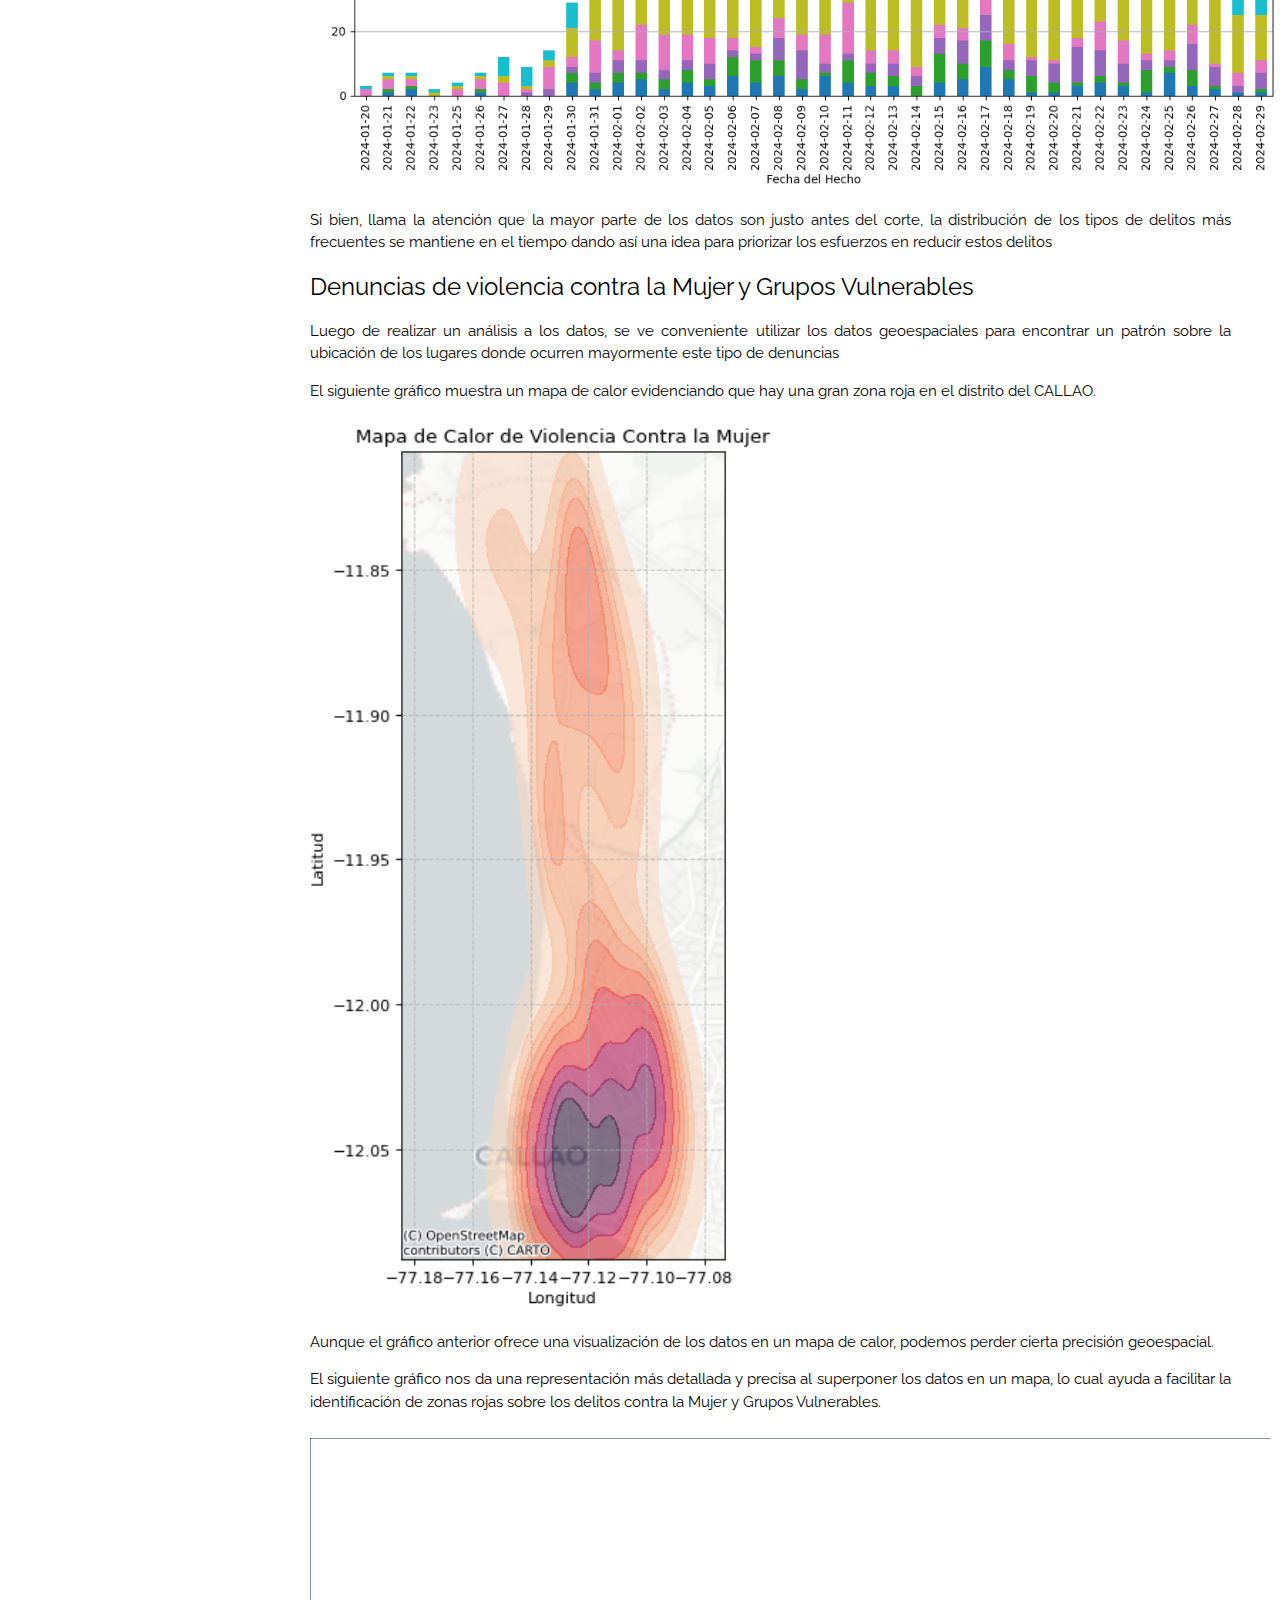
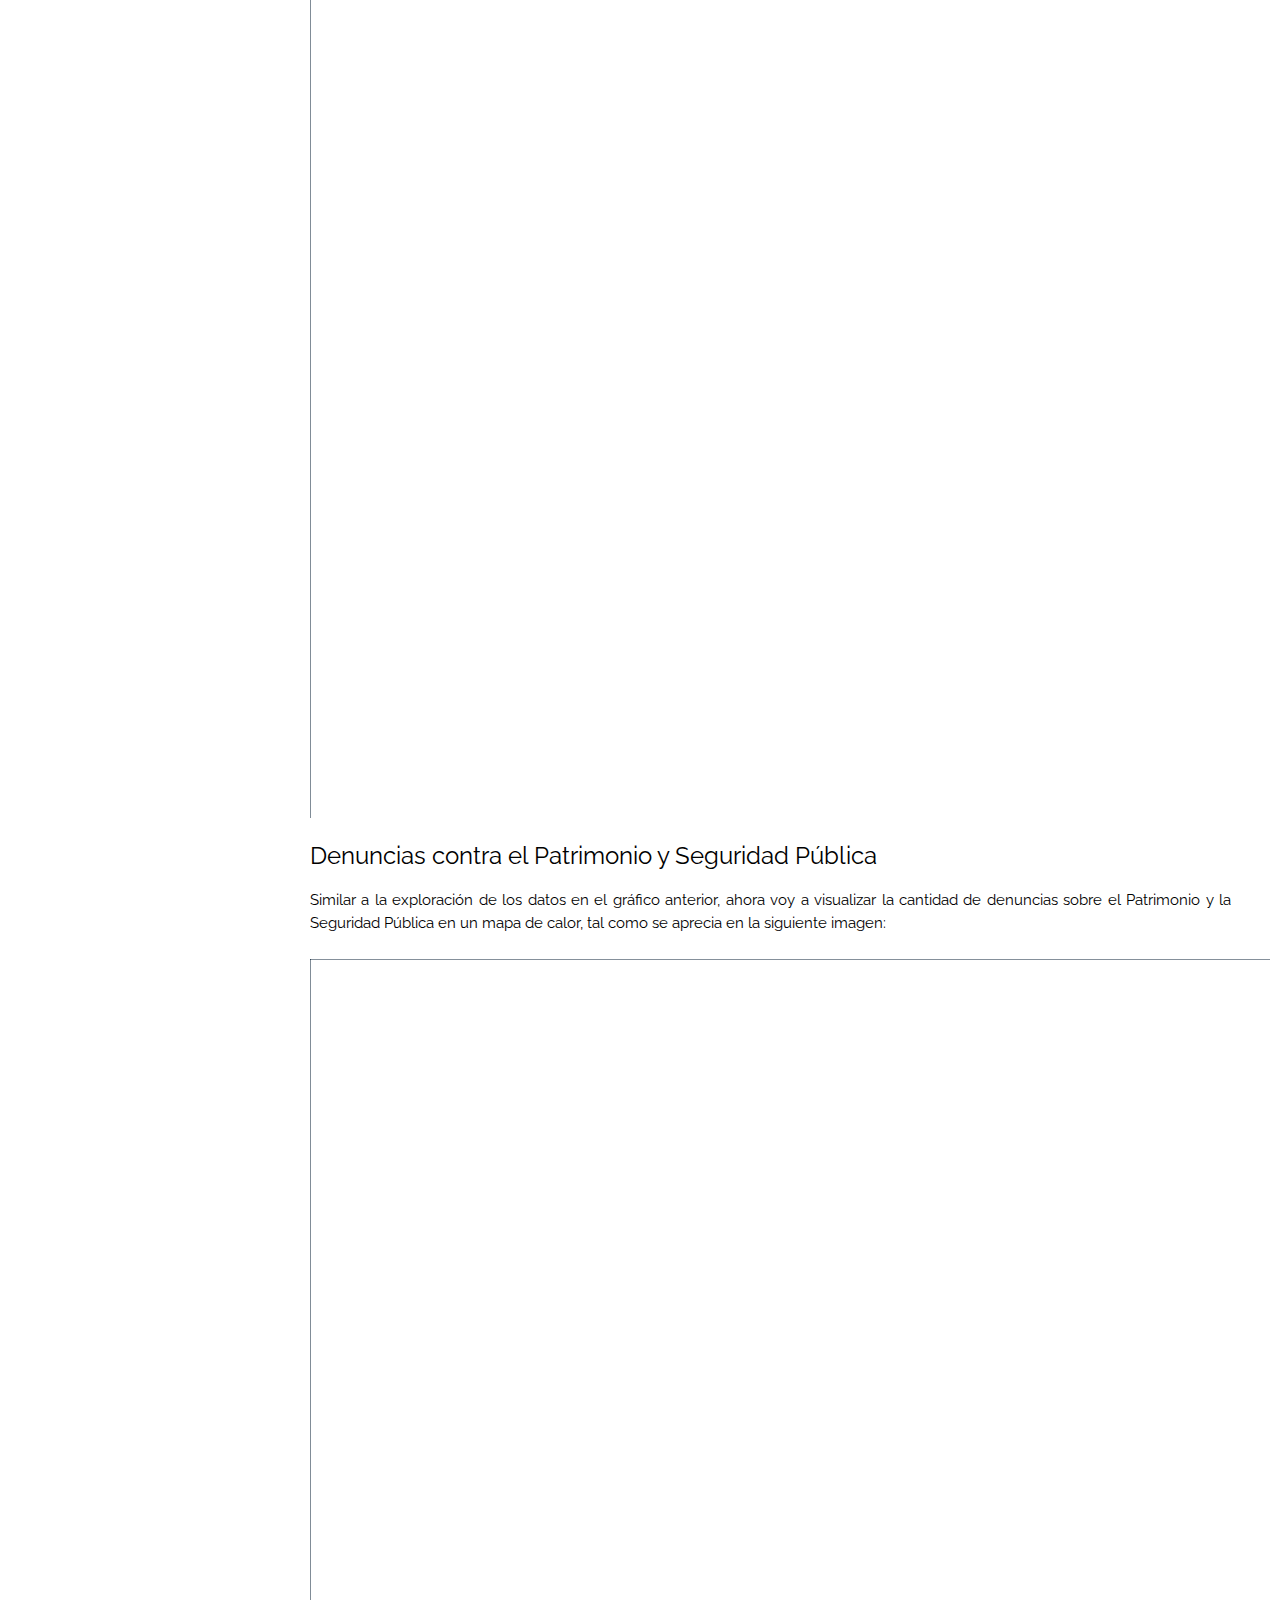
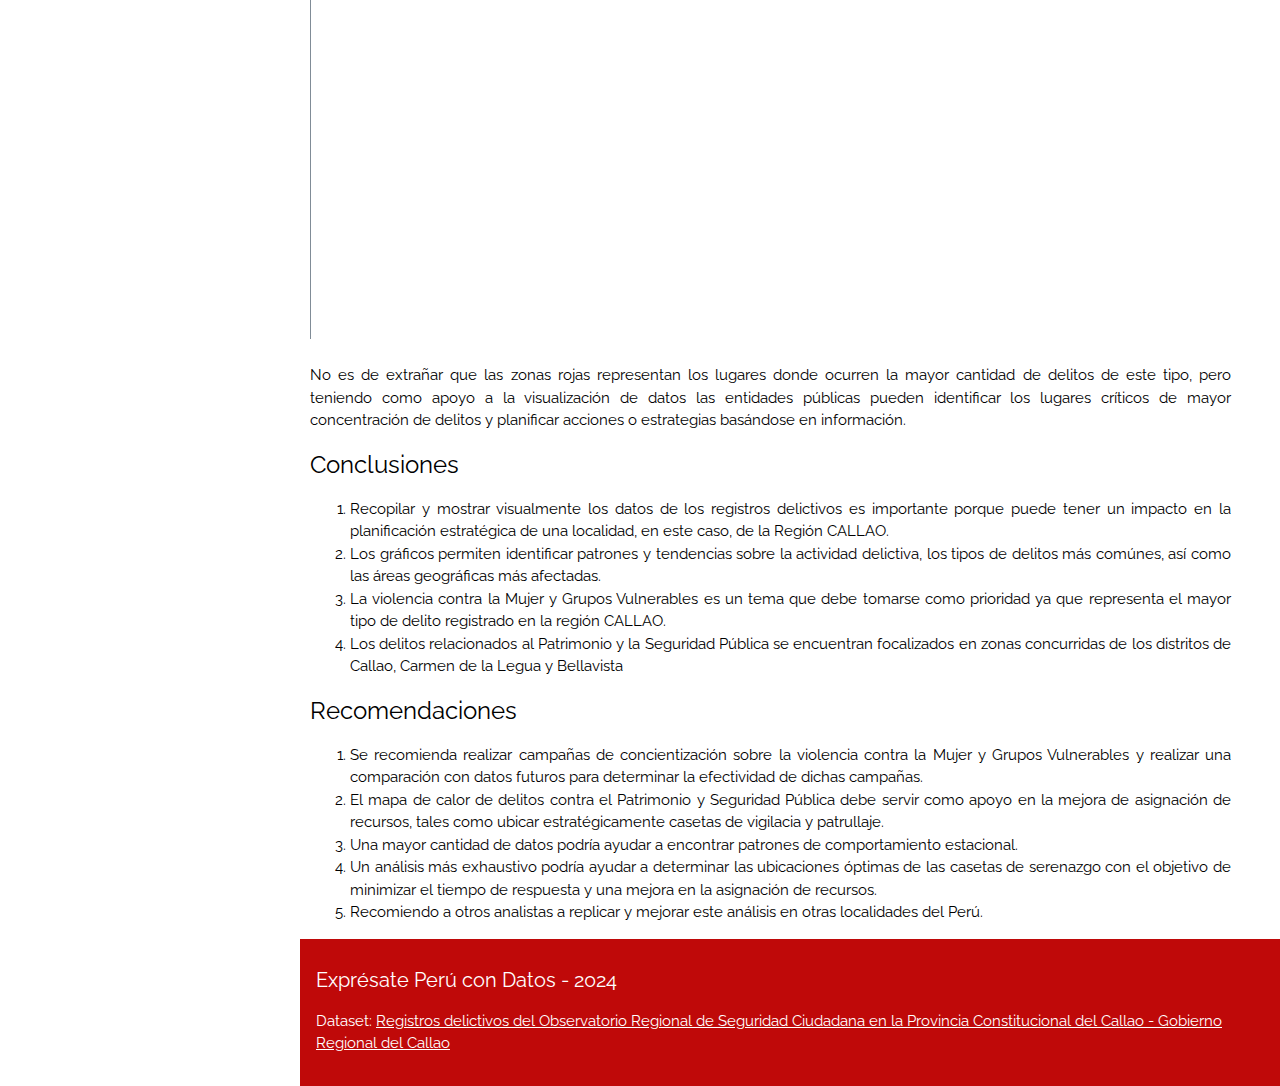
==== commit 0f9c09aa: "corregir textos." ====
--- a/index.html
+++ b/index.html
@@ -107,7 +107,7 @@
       <p><strong>FECHA_HECHO y HORA_HECHO: </strong>La fecha y hora en la que ocurrió el incidente.</p>
       <p><strong>DESCRIPCION: </strong>Una breve descripción del incidente.</p>
       <p><strong>LONGITUD y LATITUD: </strong>Coordenadas geográficas que indican la ubicación exacta del incidente</p>
-      <p>Se eligió este dataset por su utilidad para resolver el desafío de la Seguridad Ciudadana que está relacionado a uno de los Objetivos de Desarrollo Sostenible.</p>
+      <p>Se eligió este dataset por su utilidad para resolver el desafío de la <strong>Seguridad Ciudadana</strong> que está relacionado a uno de los <strong>Objetivos de Desarrollo Sostenible (OSD).</strong></p>
       <p>Una muestra de este dataset se puede apreciar en la siguiente tabla:</p>
     </div>
     <iframe src="docs\table_sample.html" style="width:100%; height:350px; border:none;"></iframe>
@@ -138,14 +138,14 @@
     </div>
     <img src="docs\img\delitos_por_distrito.png" style="width:100%; max-width: 1050px; max-height: 690; border:none;" alt="">  
     <div class="contenedor-texto">
-      <p>Claramente se puede observar que el distrito de CALLAO tiene la mayor cantidad de denuncias en comparación con los demás distritos.
+      <p>Claramente se puede observar que el distrito de <strong>CALLAO</strong> tiene la mayor cantidad de denuncias en comparación con los demás distritos.
       Sin embargo, no podemos encontrar un patrón claro por que para eso necesitariamos datos de la cantidad de habitantes o el tamaño del distrito.</p>
       <p>Veamos ahora con un gráfico de distribución porcentual:</p>
     </div>
     <img src="docs\img\distribucion_porcentual_por_distrito.png" style="width:100%; max-width: 1050px; max-height: 690; border:none;" alt="">  
     <div class="contenedor-texto">
-      <p>Se observa que la 'VIOLENCIA A MUJERES Y GGVV' ocupa la mayor cantidad de denuncias en todos los distritos, mientras que 'PATRIMONIO' y 'SEGURIDAD PUBLICA' se reparten un gran porcentaje restante, incluso variando entre distritos.</p>
-      <p>Haciendo una inspección en Excel sobre los datos, he notado que la mayor cantidad de registros por <strong>'FECHA_HECHO'</strong> se sitúan entre el 20/01/2024 al 01/03/2024.
+      <p>Se observa que la <strong>'VIOLENCIA A MUJERES Y GGVV'</strong> ocupa la mayor cantidad de denuncias en todos los distritos, mientras que <strong>'PATRIMONIO' y 'SEGURIDAD PUBLICA'</strong> se reparten un gran porcentaje restante, incluso variando entre distritos.</p>
+      <p>Haciendo una inspección en Excel sobre los datos, he notado que la mayor cantidad de registros por <strong>'FECHA_HECHO'</strong> se sitúan entre el 20/01/2024 al 29/02/2024.
       Lo que se logra ver en el siguiente gráfico en función al tiempo y a los tipos seleccionados.</p>
     </div>
     <img src="docs\img\delitos_tiempo_tipo.png" style="width:100%; max-width: 1050px; max-height: 690; border:none;" alt="">
@@ -178,7 +178,7 @@
     </section>
     <div class="contenedor-texto">
       <p>No es de extrañar que las zonas rojas representan los lugares donde ocurren la mayor cantidad de delitos de este tipo, pero teniendo como apoyo a la visualización de datos las entidades públicas pueden identificar los lugares críticos de mayor concentración de delitos y
-      planificar acciones o estrategias en basándose en información.
+      planificar acciones o estrategias basándose en información.
       </p>
     </div>
   <section id="seccion-6">
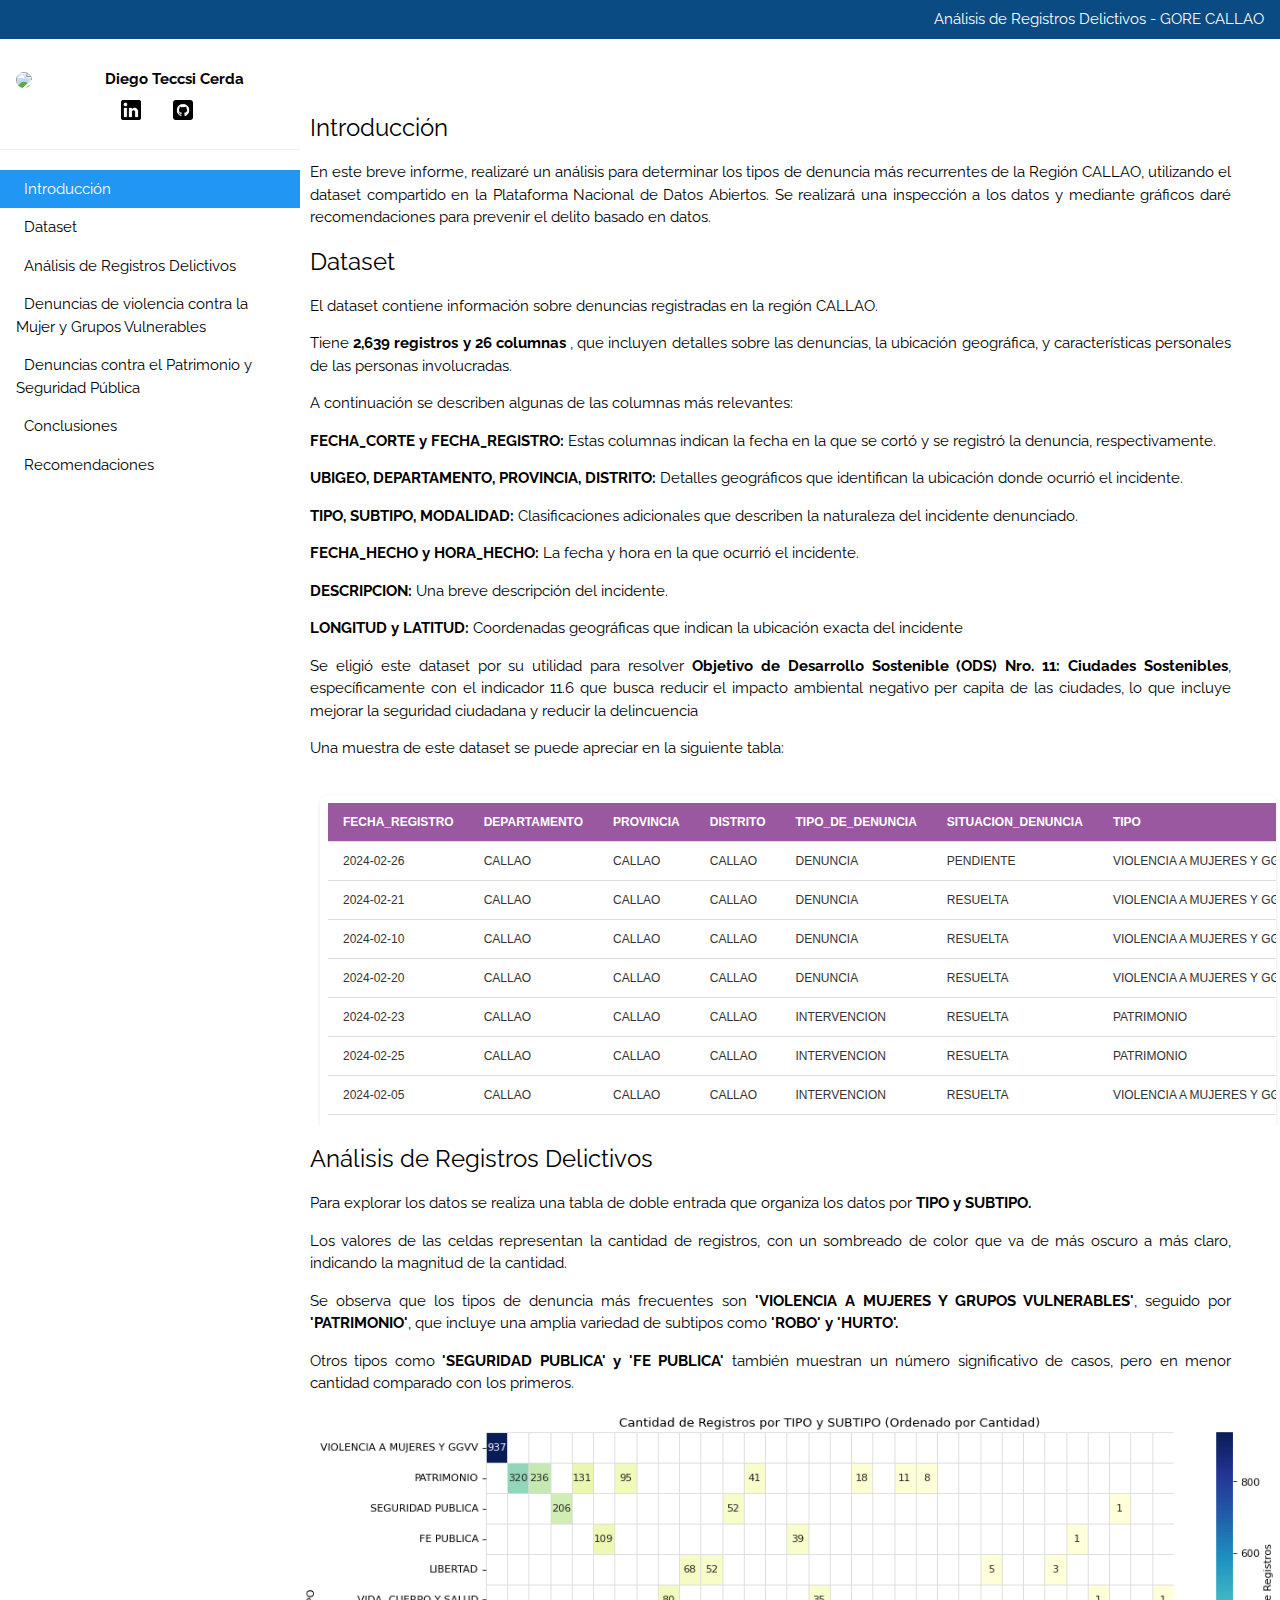
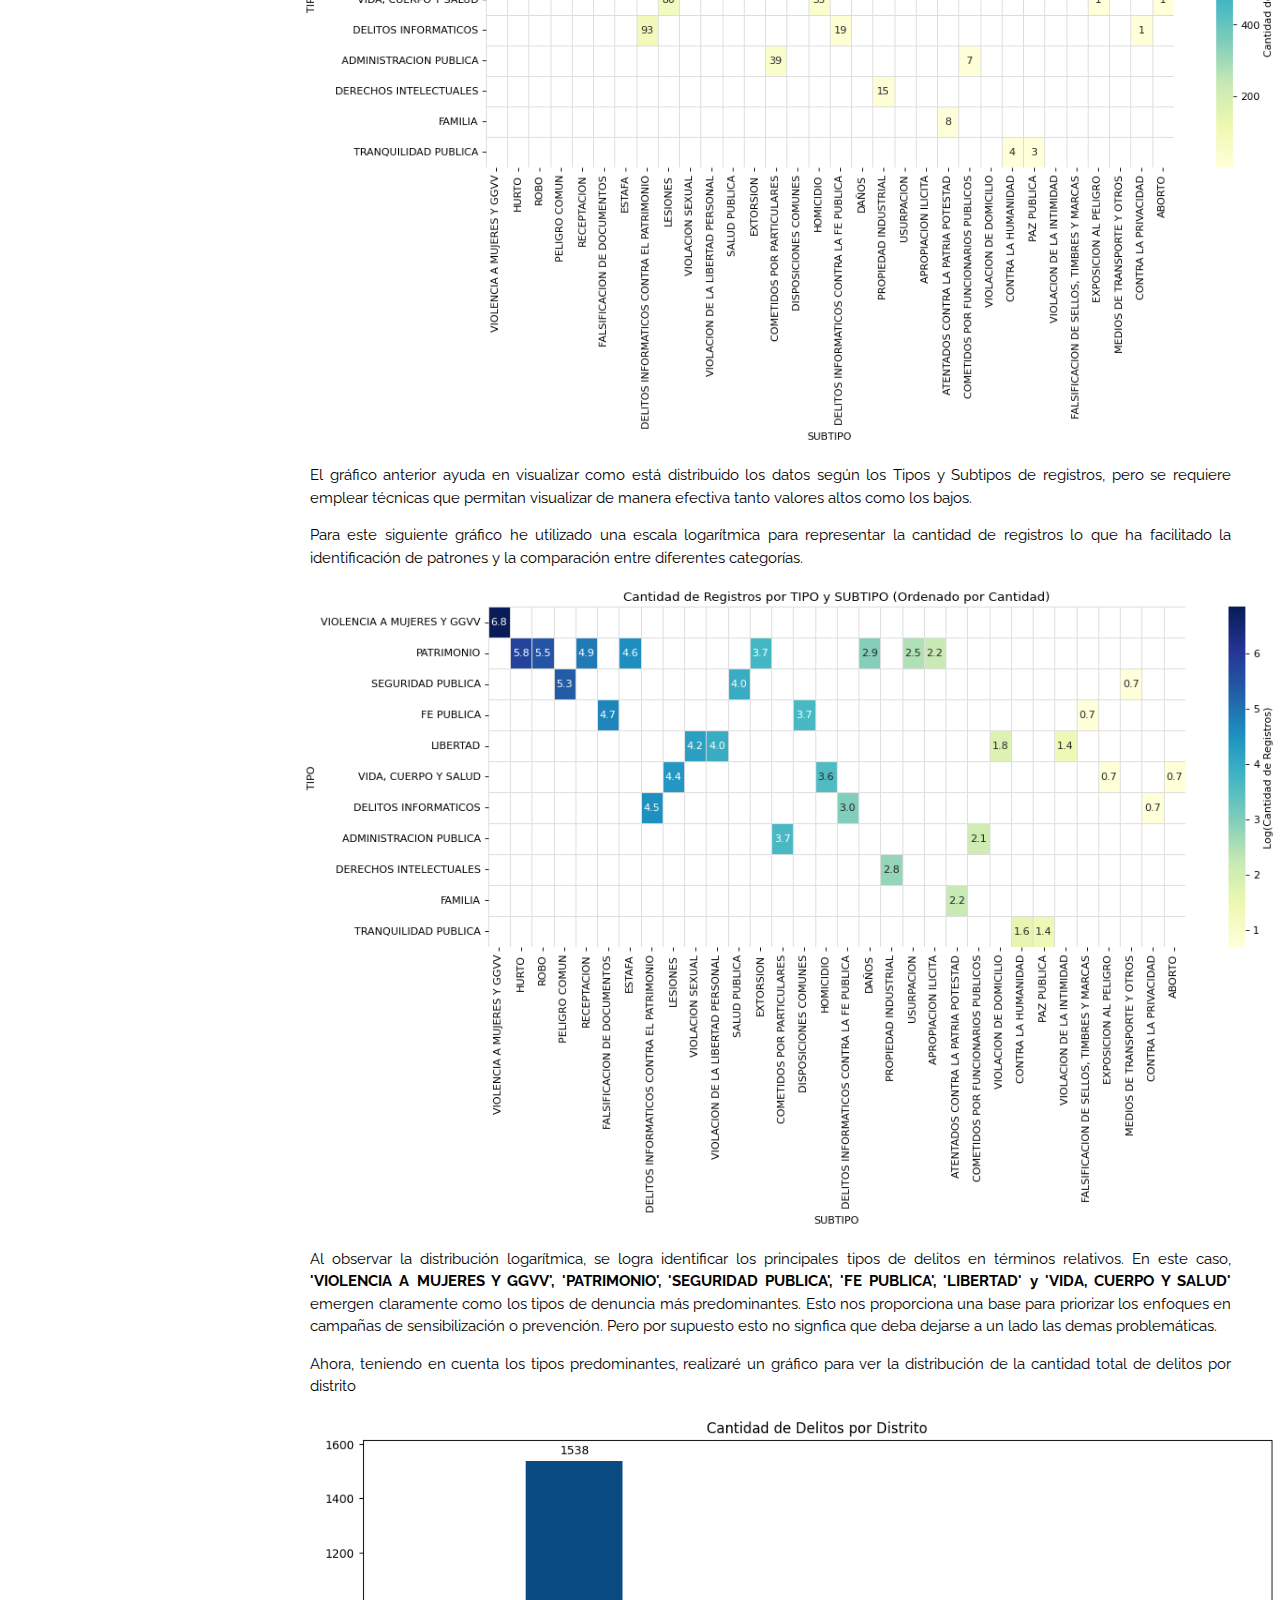
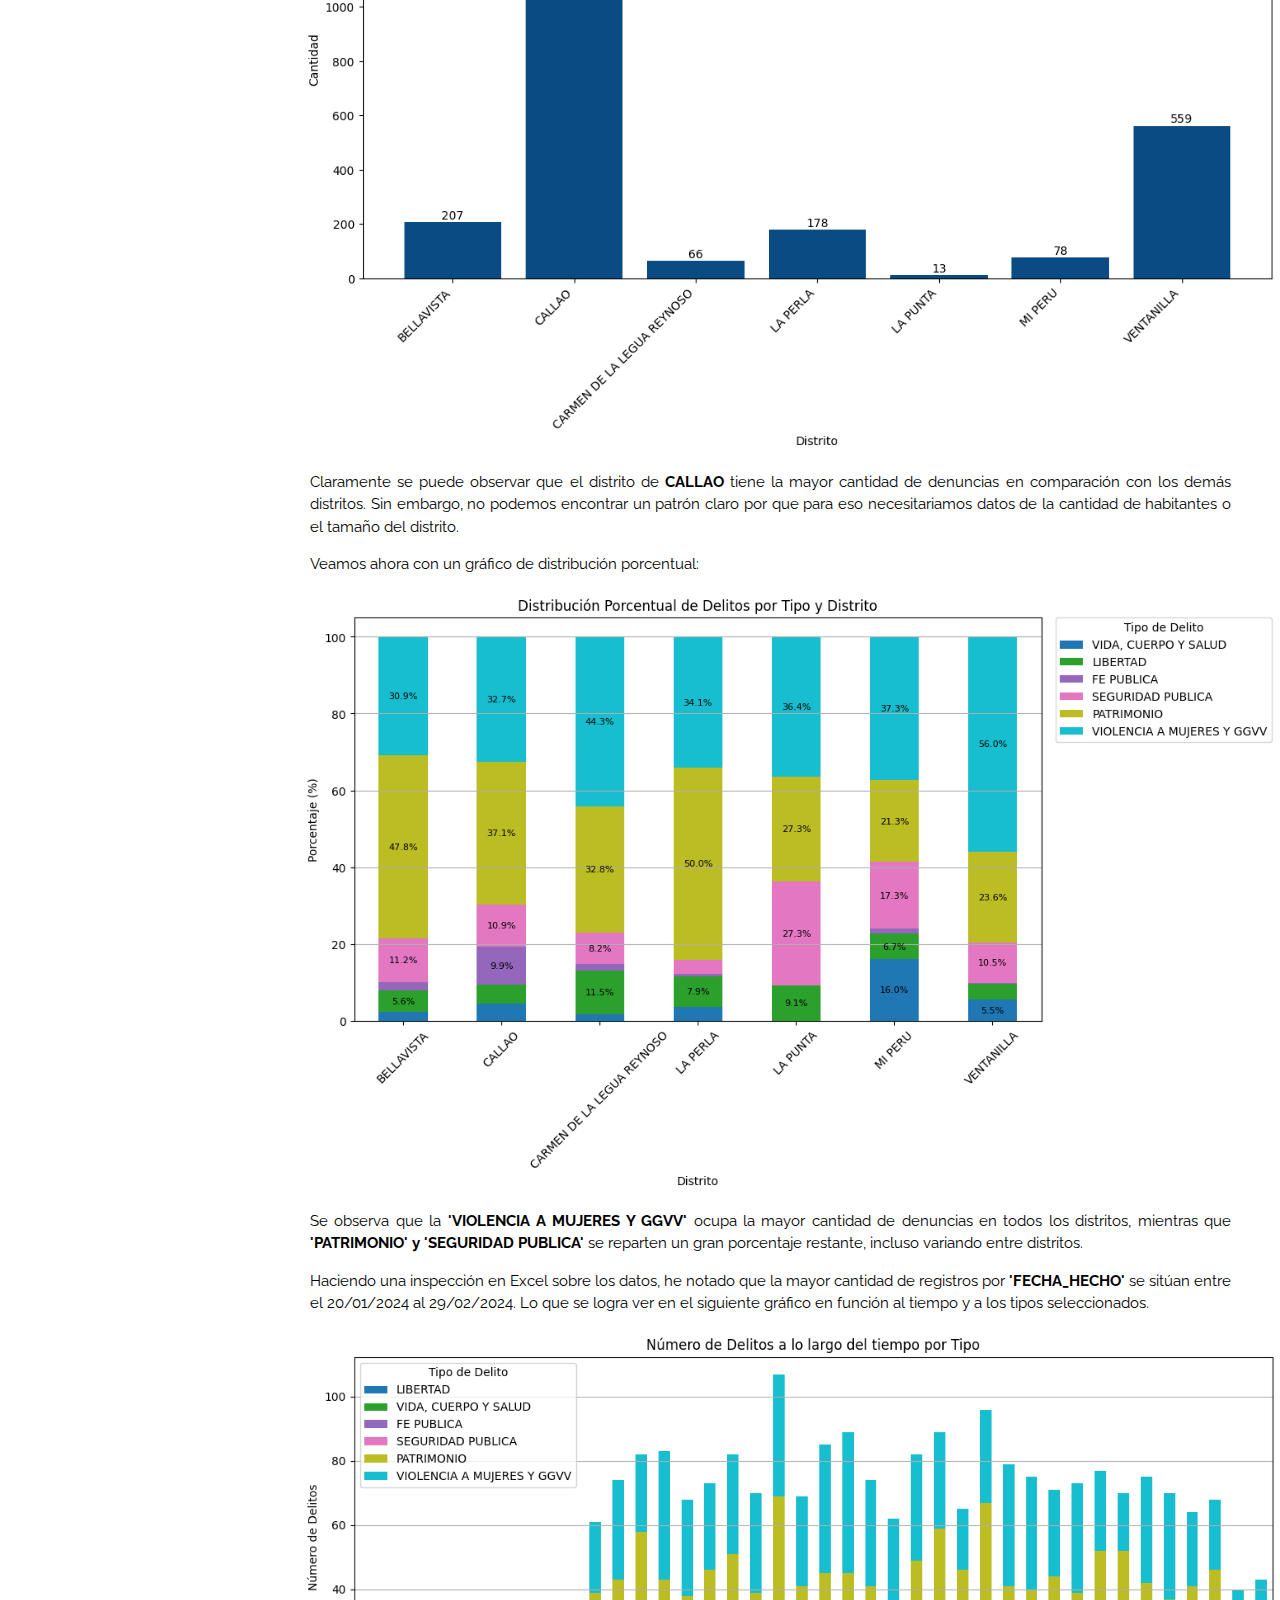
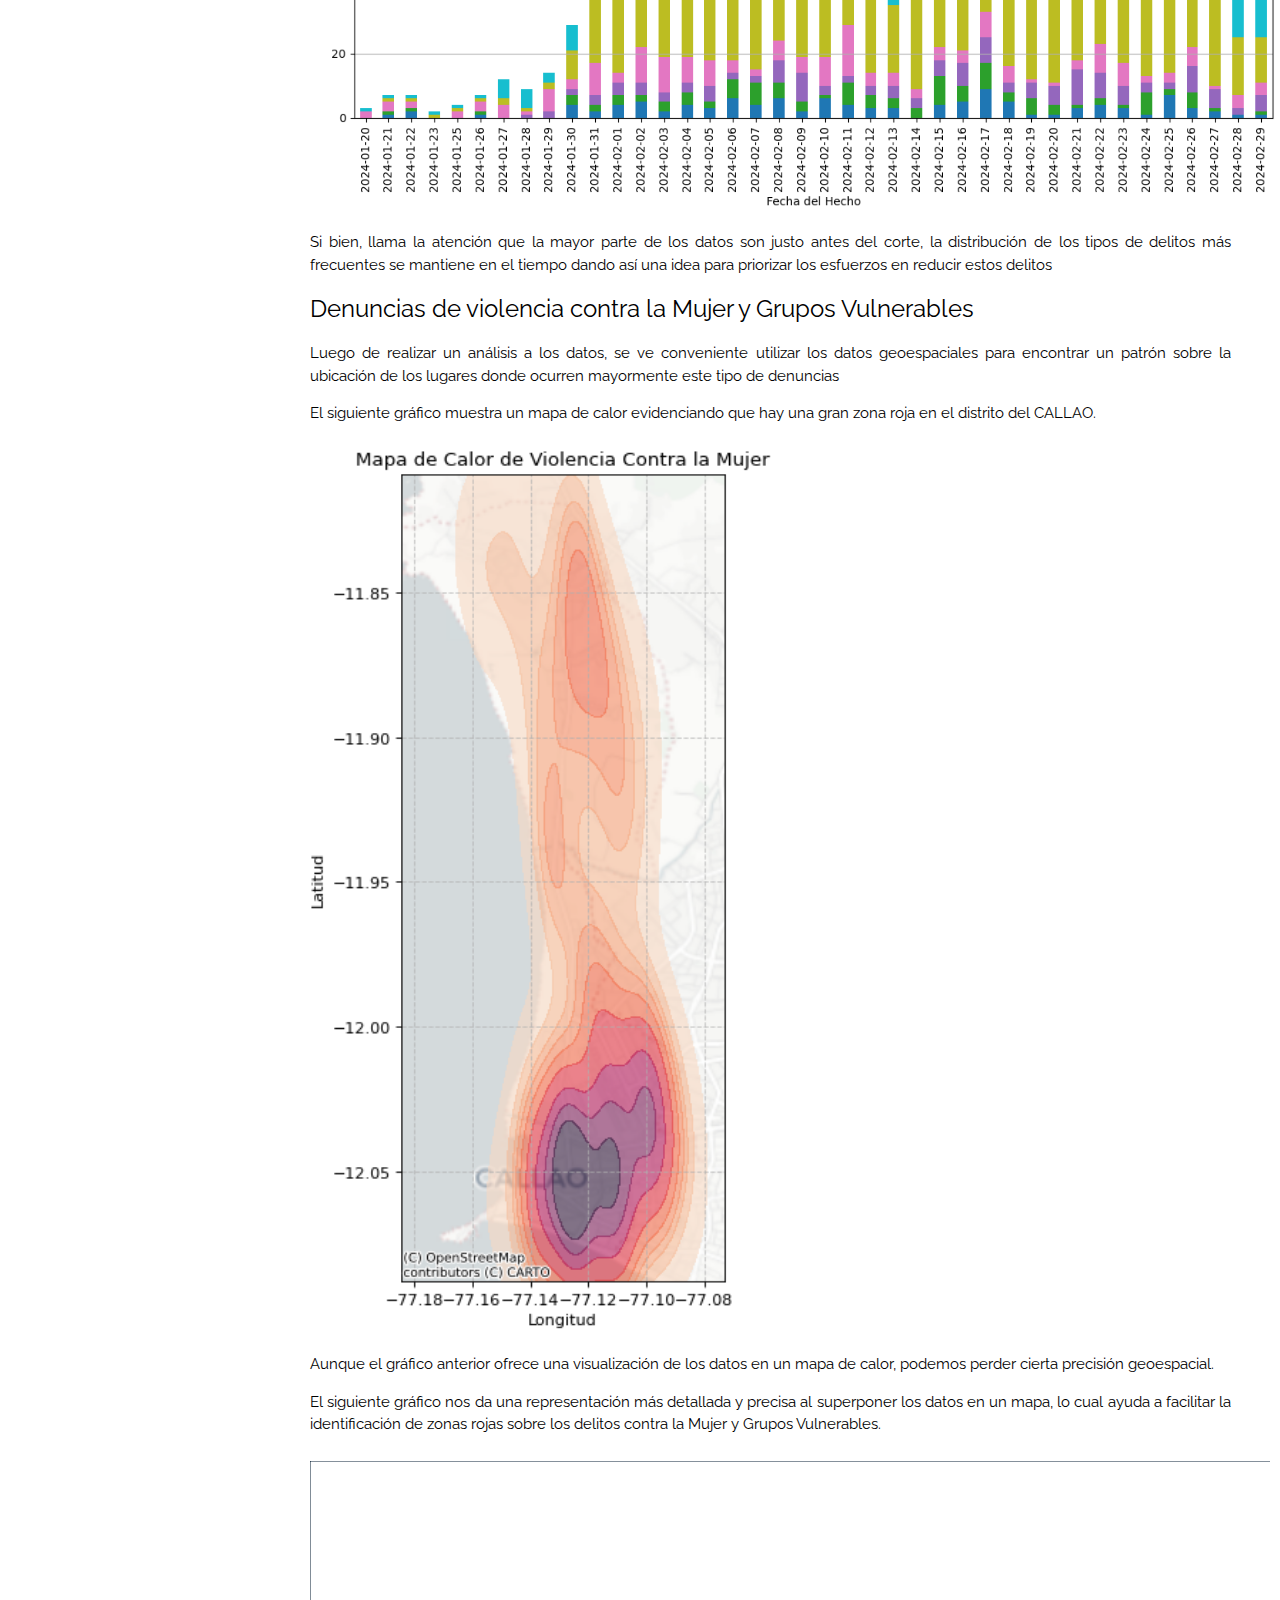
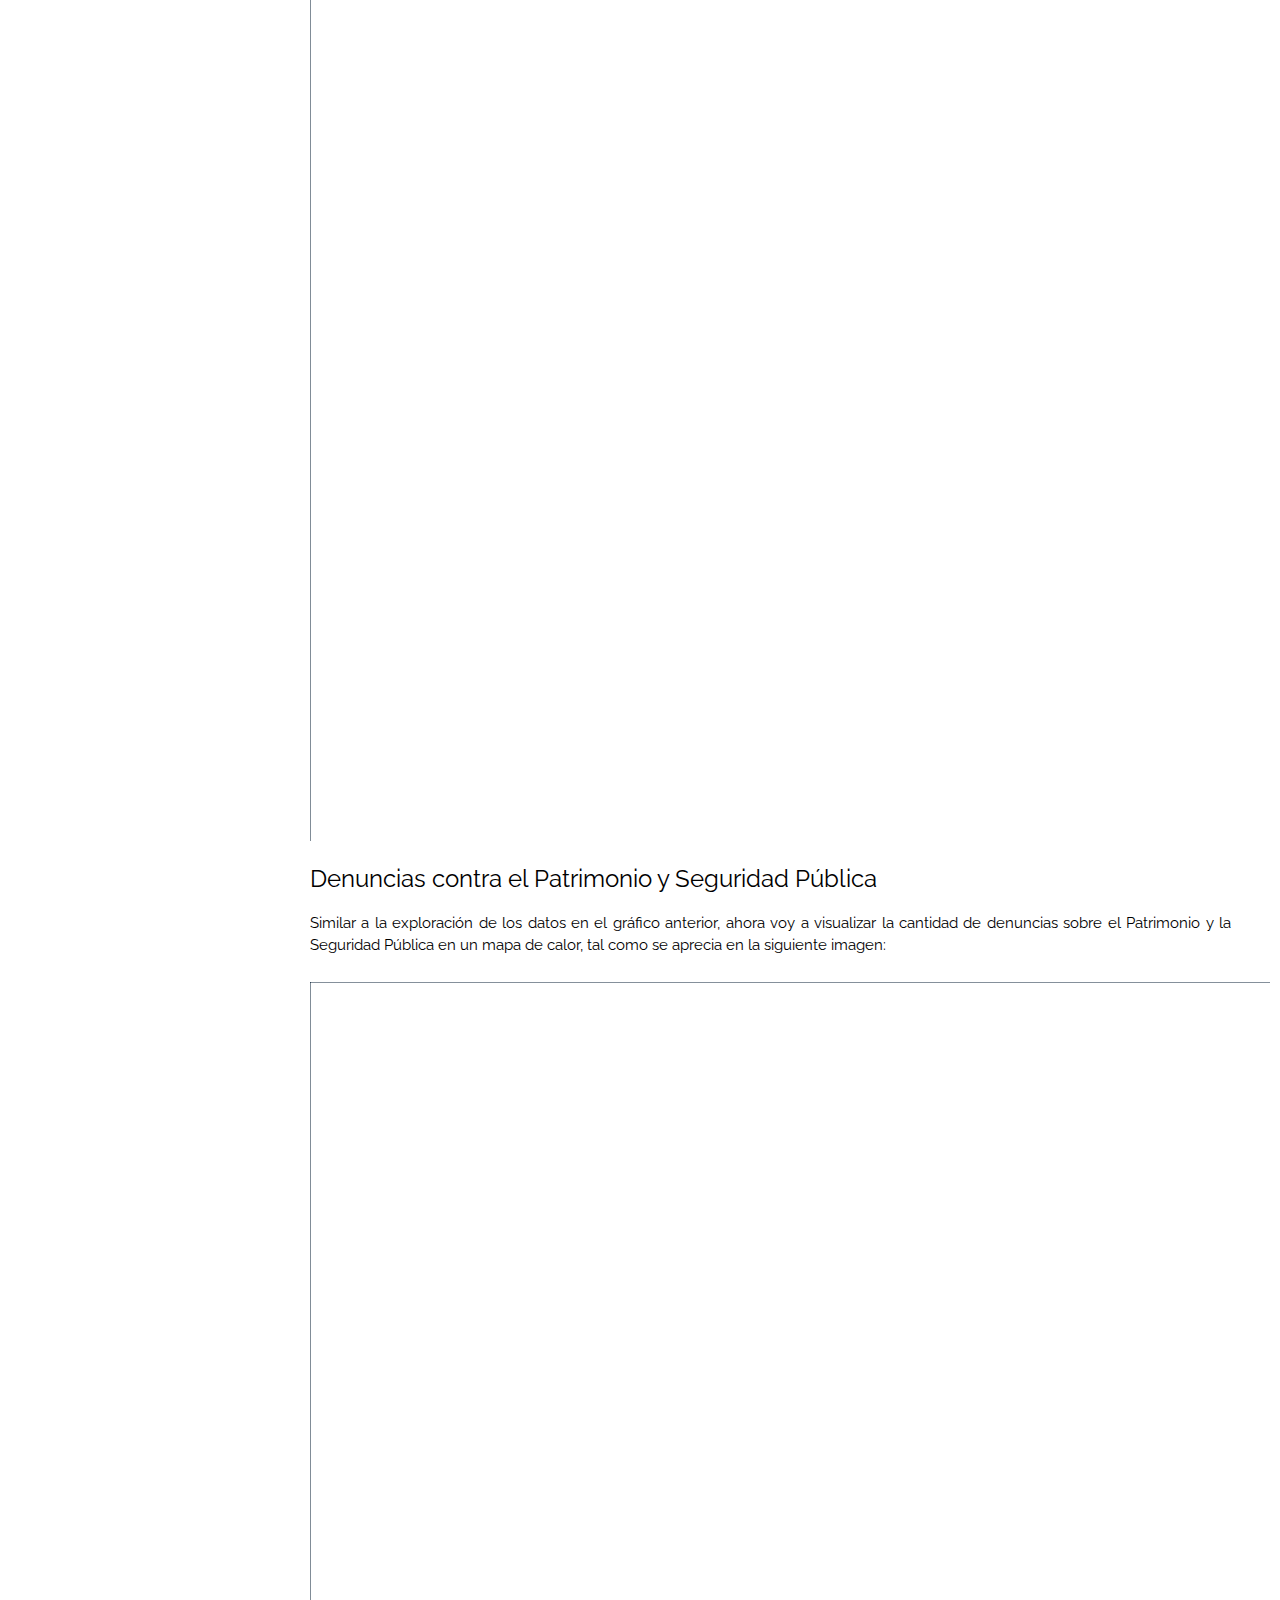
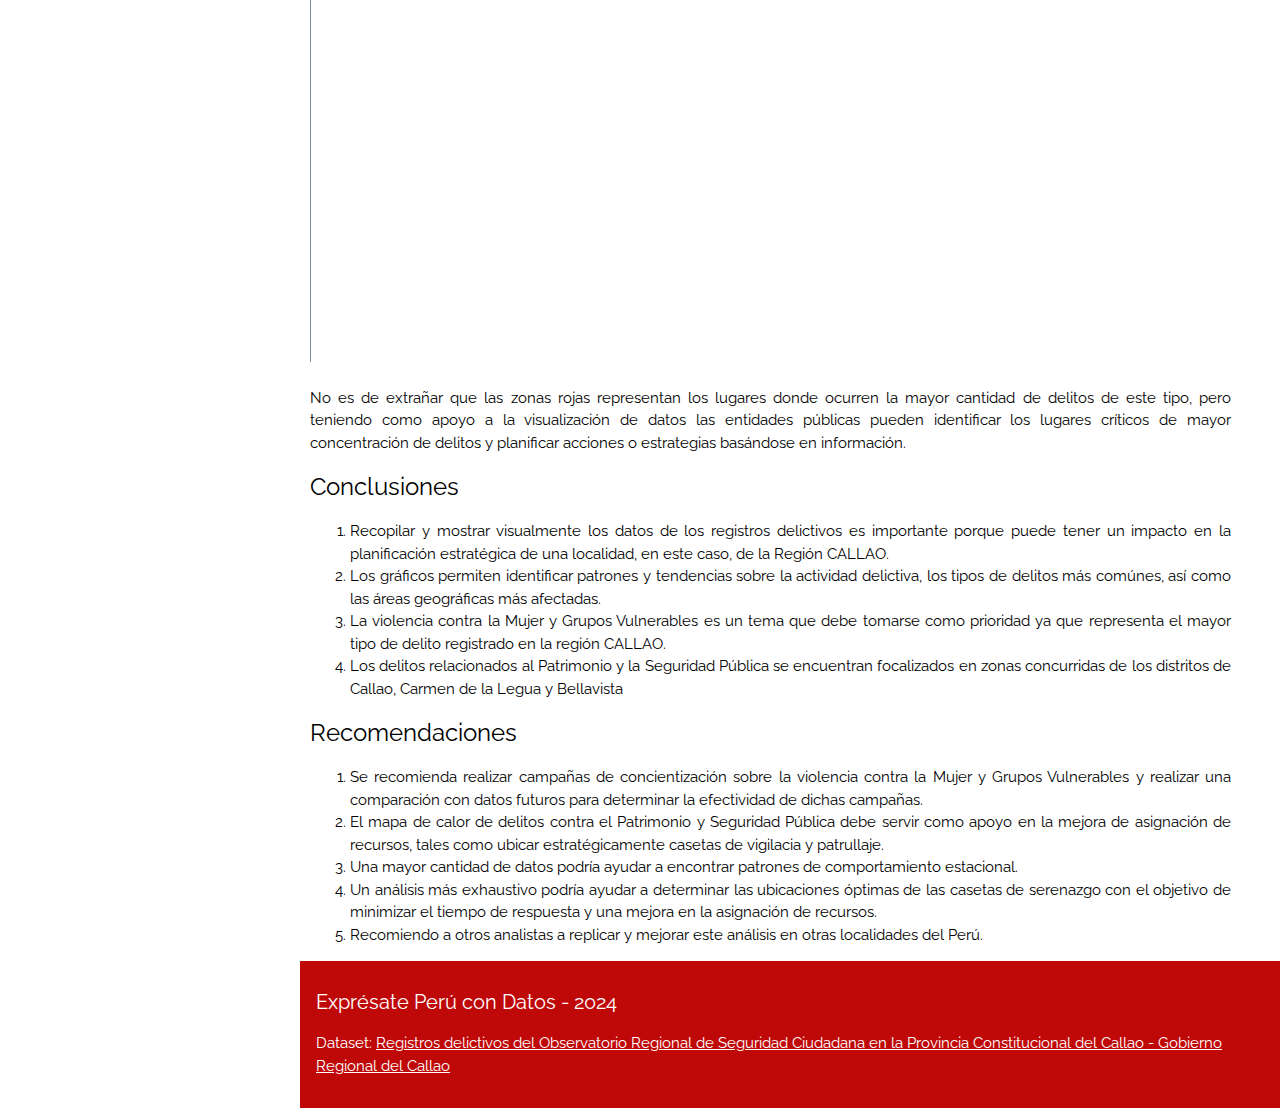
==== commit 34a04a23: "agregar objetivo ods" ====
--- a/index.html
+++ b/index.html
@@ -107,7 +107,9 @@
       <p><strong>FECHA_HECHO y HORA_HECHO: </strong>La fecha y hora en la que ocurrió el incidente.</p>
       <p><strong>DESCRIPCION: </strong>Una breve descripción del incidente.</p>
       <p><strong>LONGITUD y LATITUD: </strong>Coordenadas geográficas que indican la ubicación exacta del incidente</p>
-      <p>Se eligió este dataset por su utilidad para resolver el desafío de la <strong>Seguridad Ciudadana</strong> que está relacionado a uno de los <strong>Objetivos de Desarrollo Sostenible (OSD).</strong></p>
+      <p>Se eligió este dataset por su utilidad para resolver <strong>Objetivo de Desarrollo Sostenible (ODS) Nro. 11: Ciudades Sostenibles</strong>, 
+        específicamente con el indicador 11.6 que busca reducir el impacto ambiental negativo per capita de las ciudades, lo que incluye mejorar la seguridad ciudadana y reducir la delincuencia
+      </p>
       <p>Una muestra de este dataset se puede apreciar en la siguiente tabla:</p>
     </div>
     <iframe src="docs\table_sample.html" style="width:100%; height:350px; border:none;"></iframe>
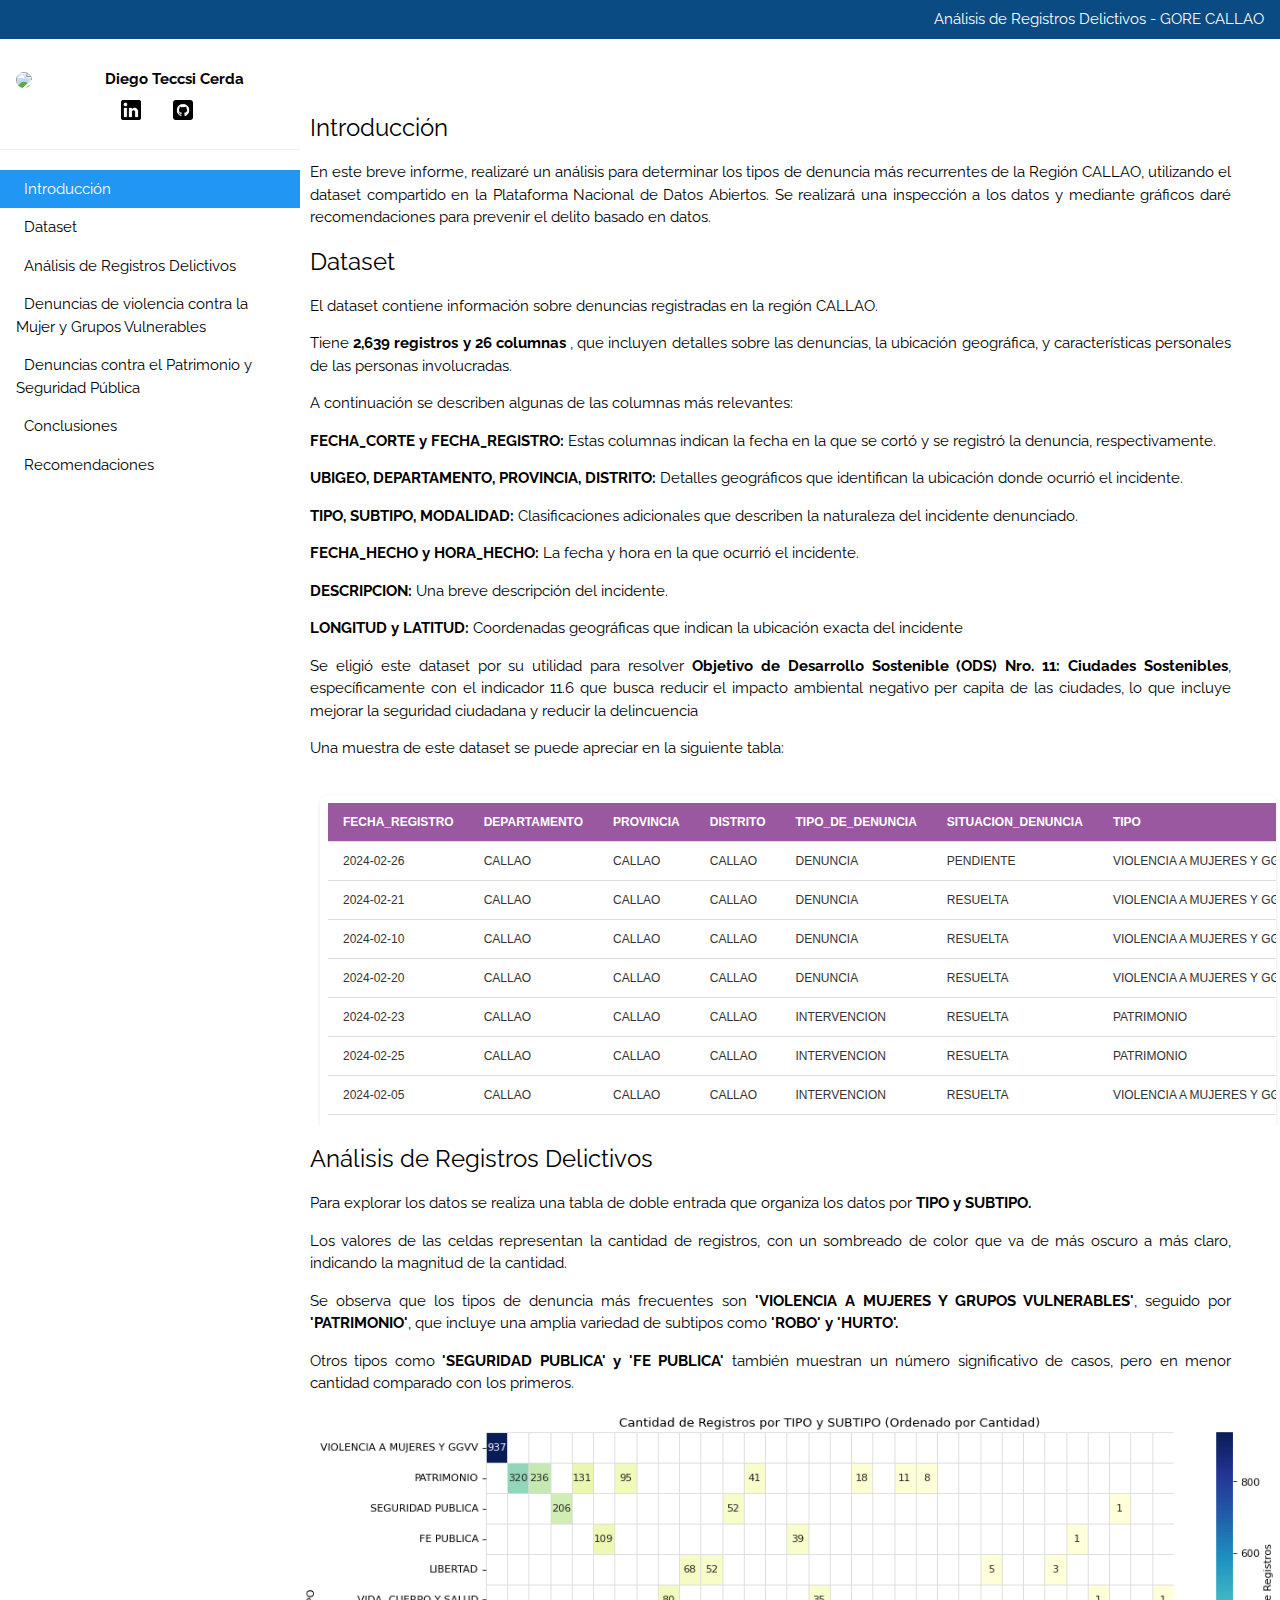
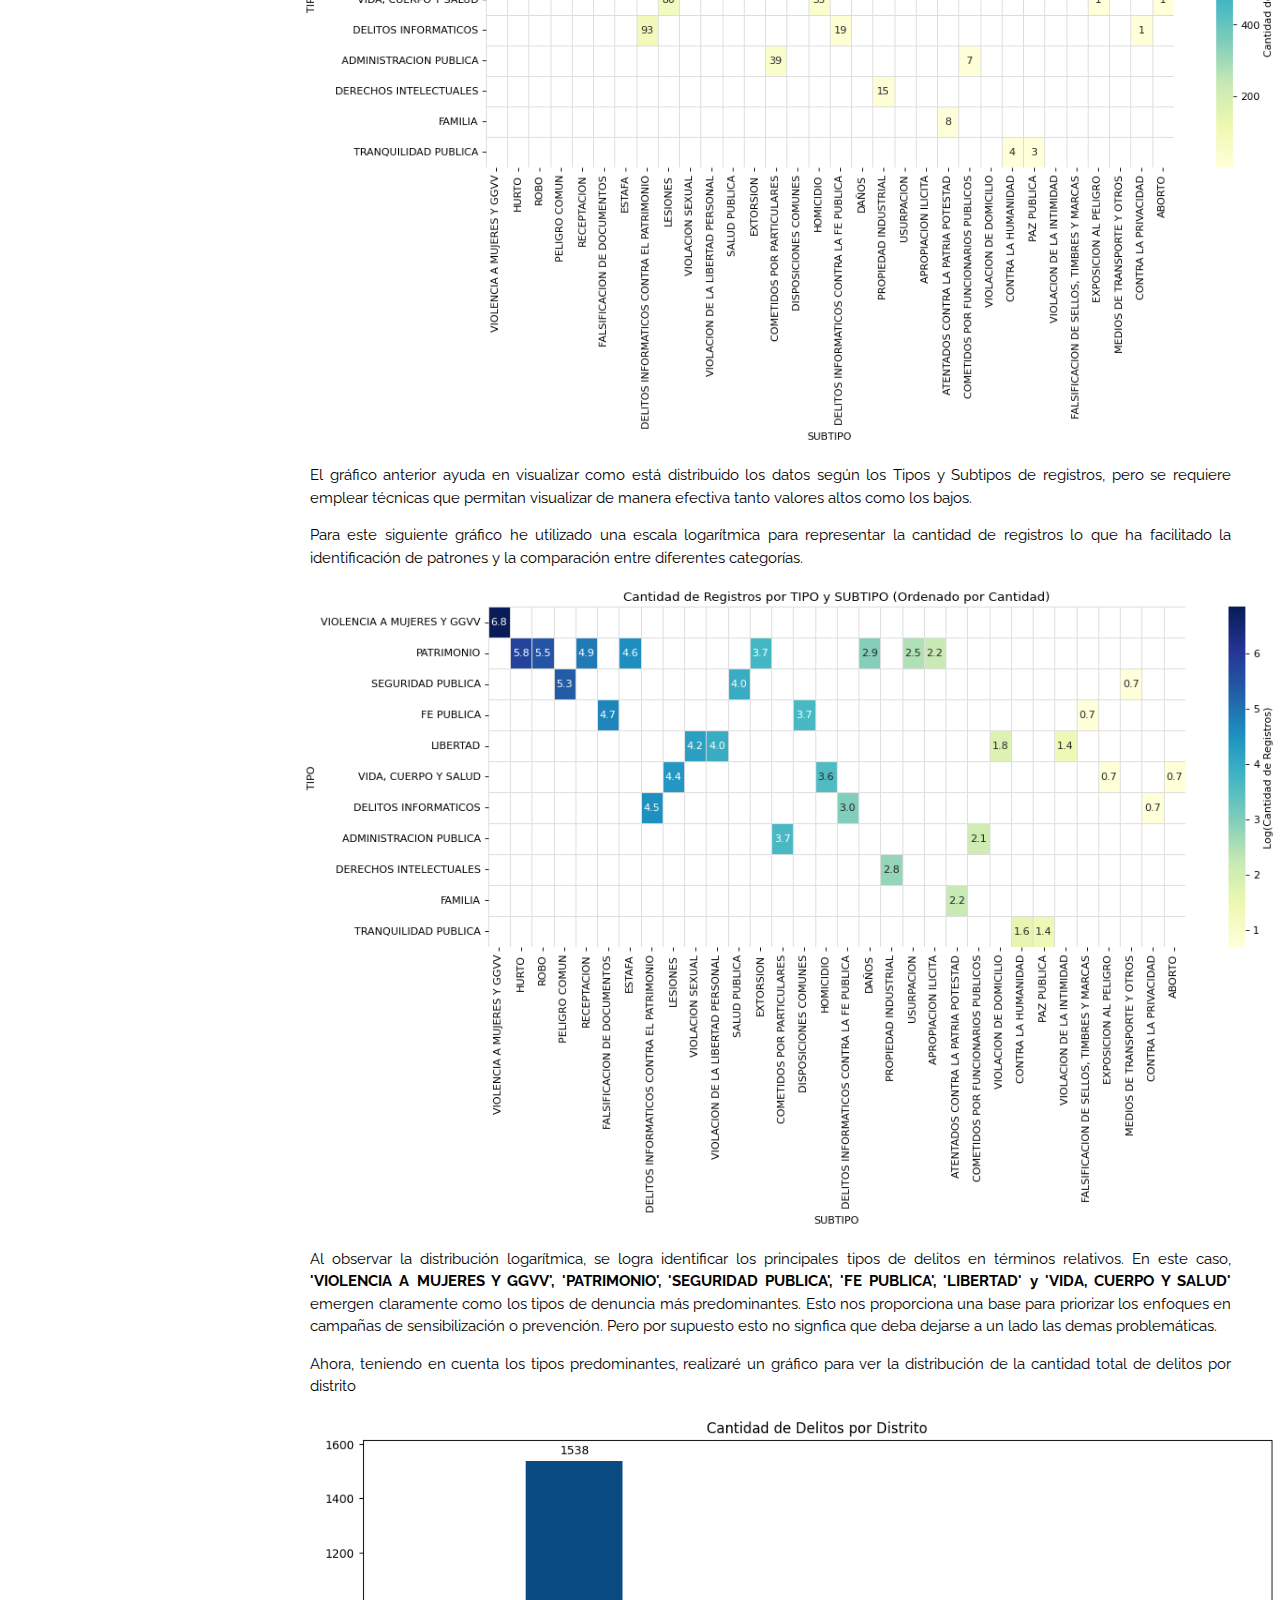
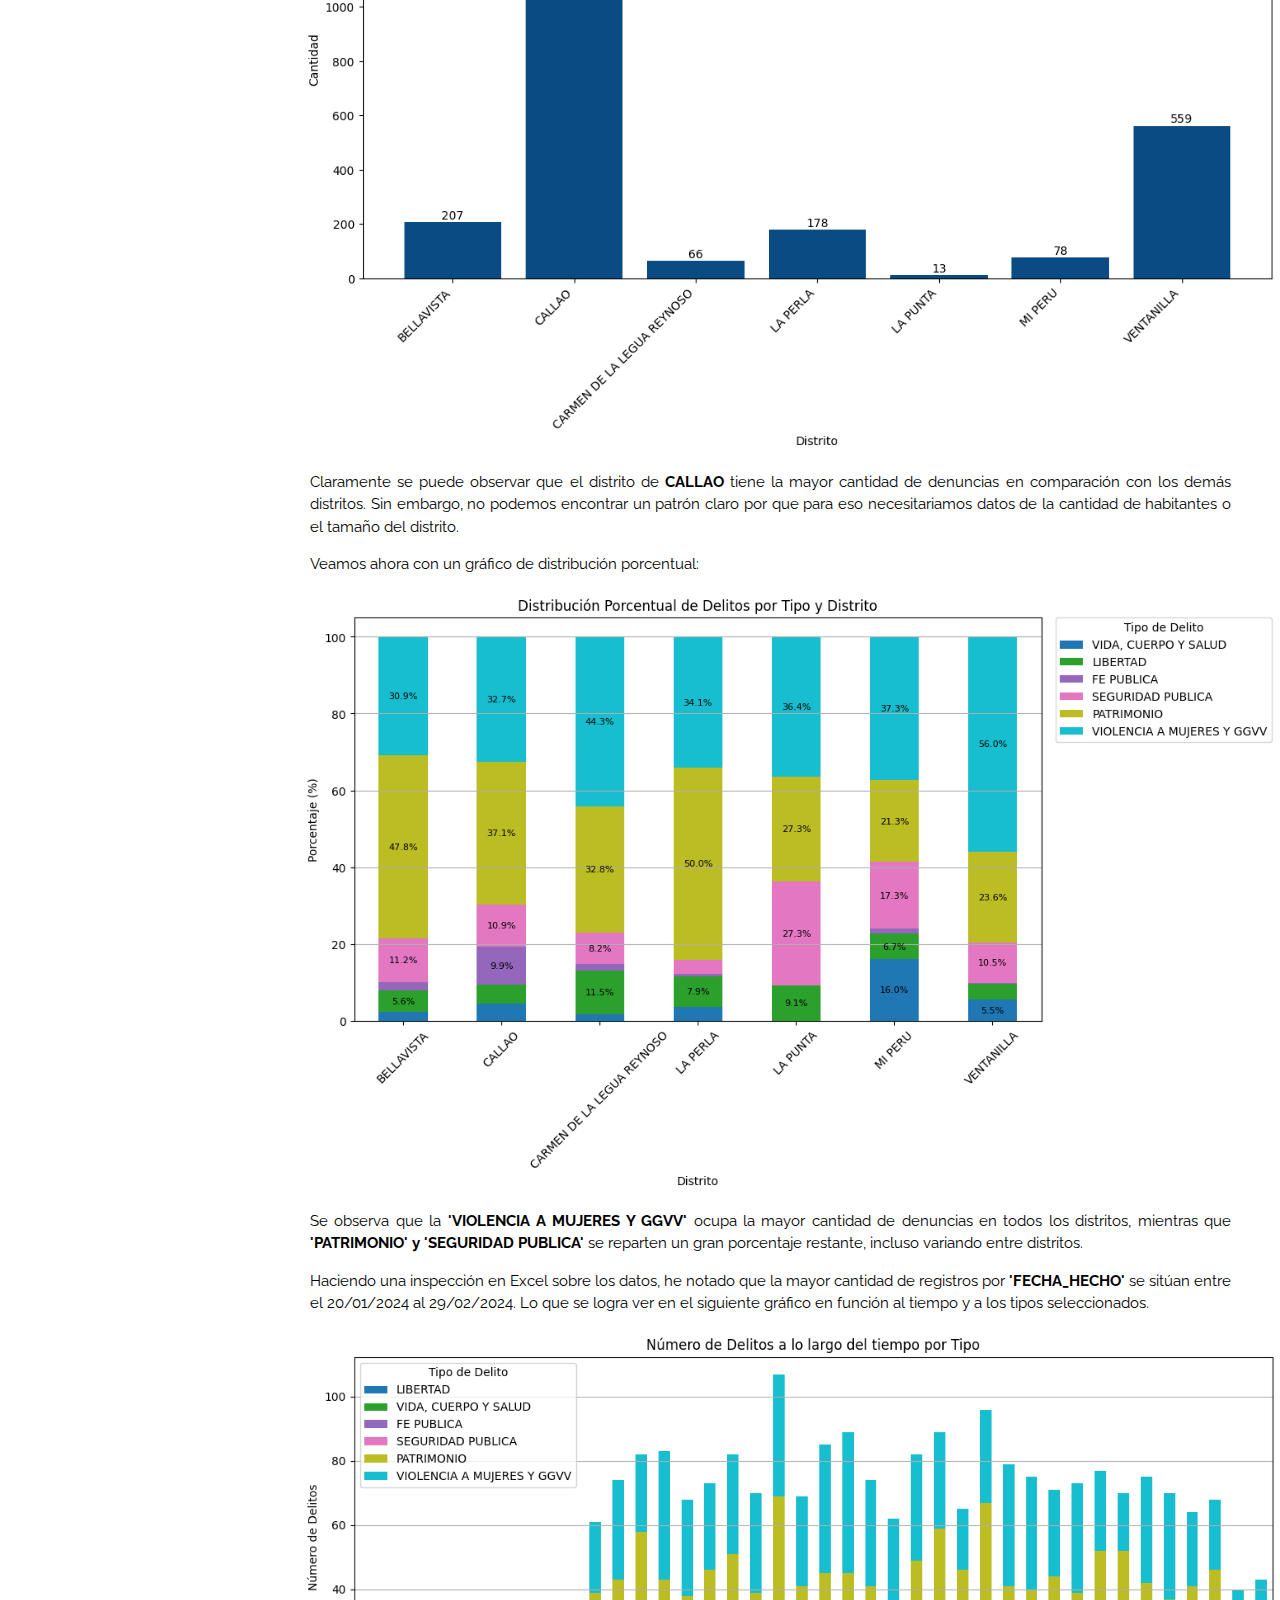
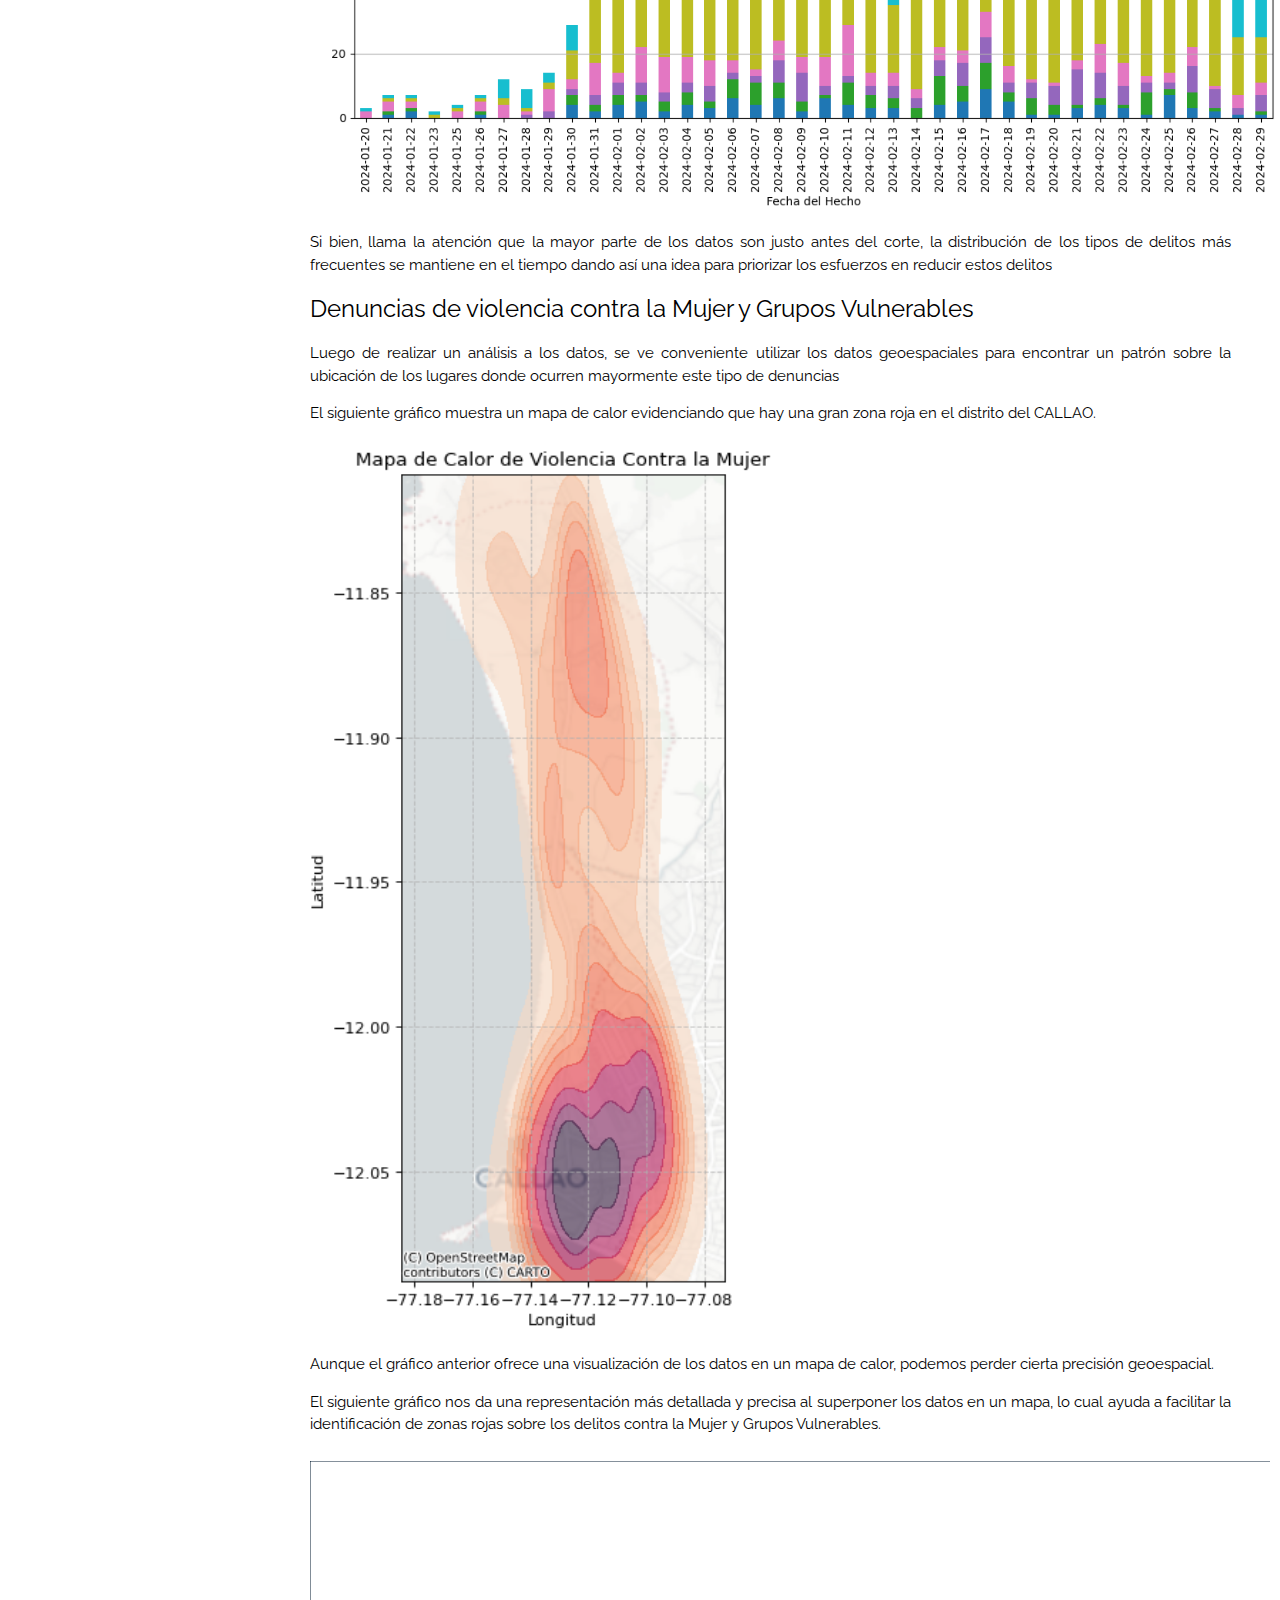
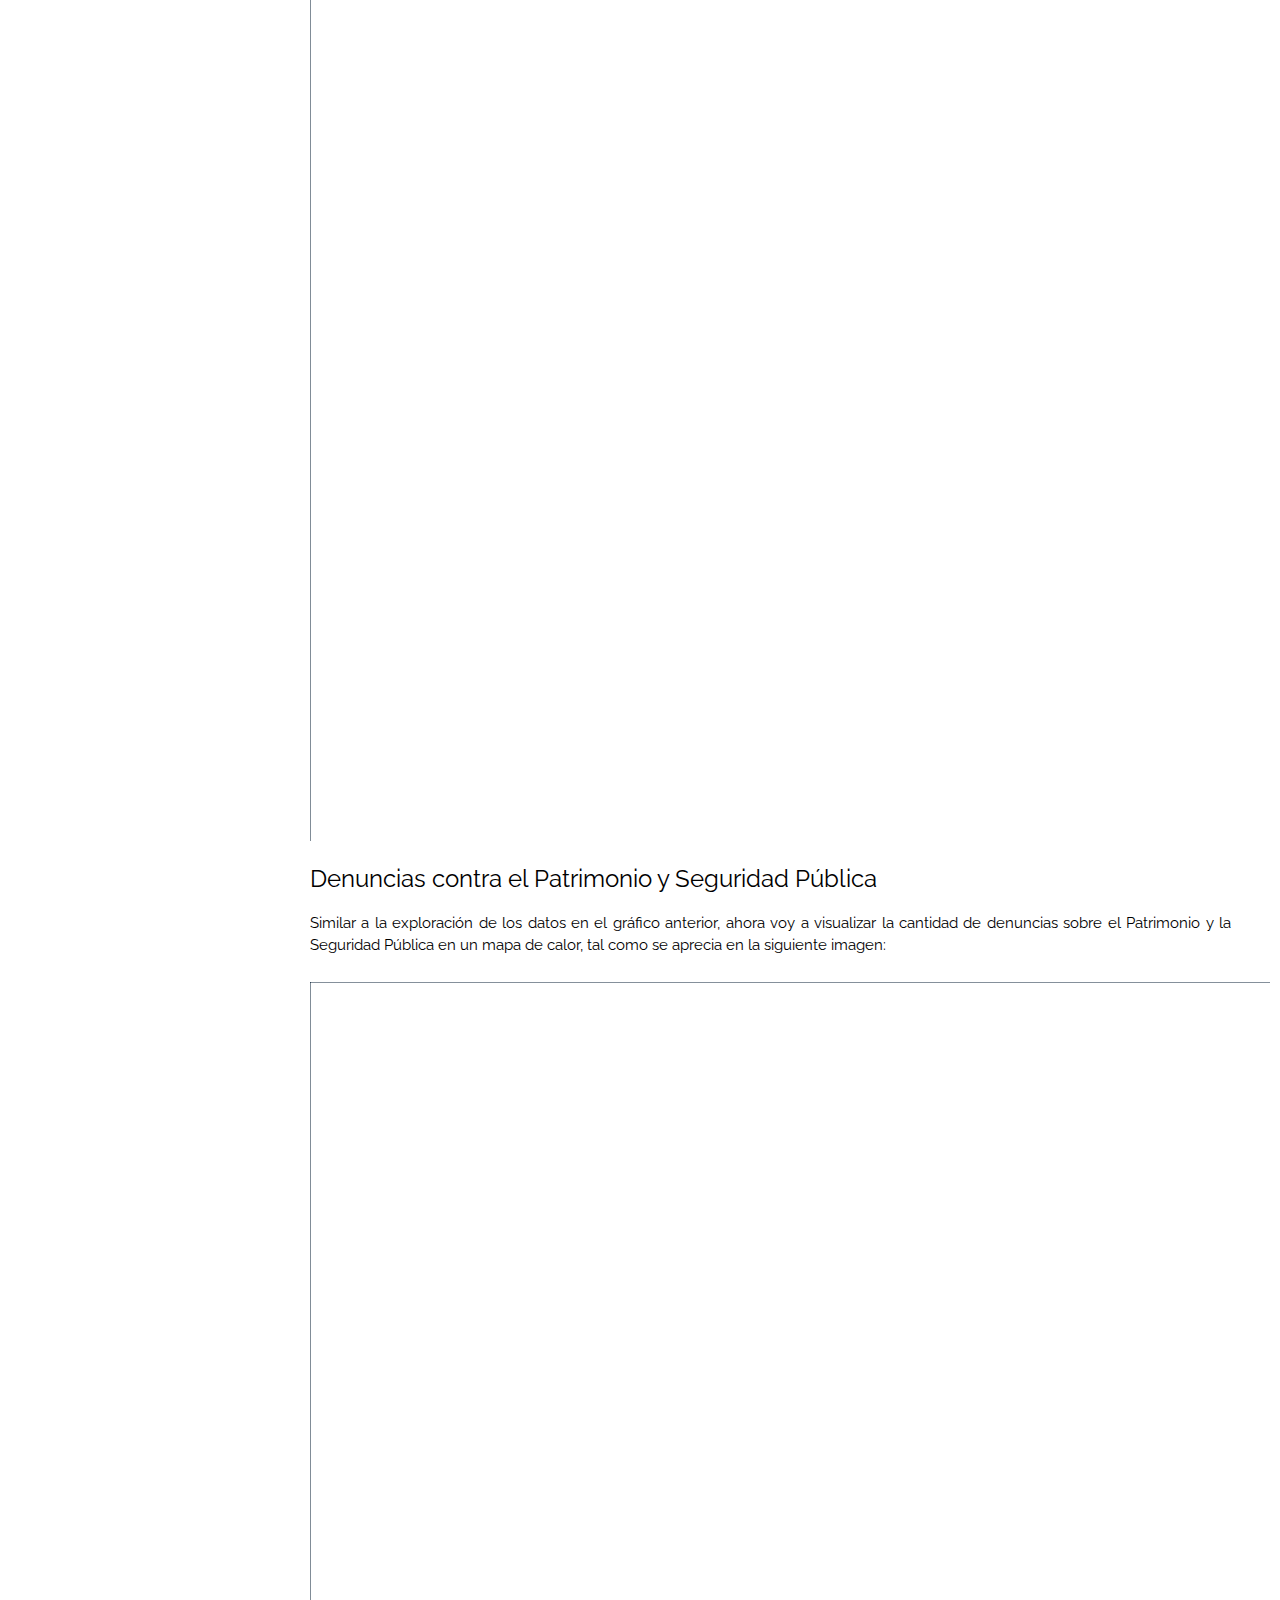
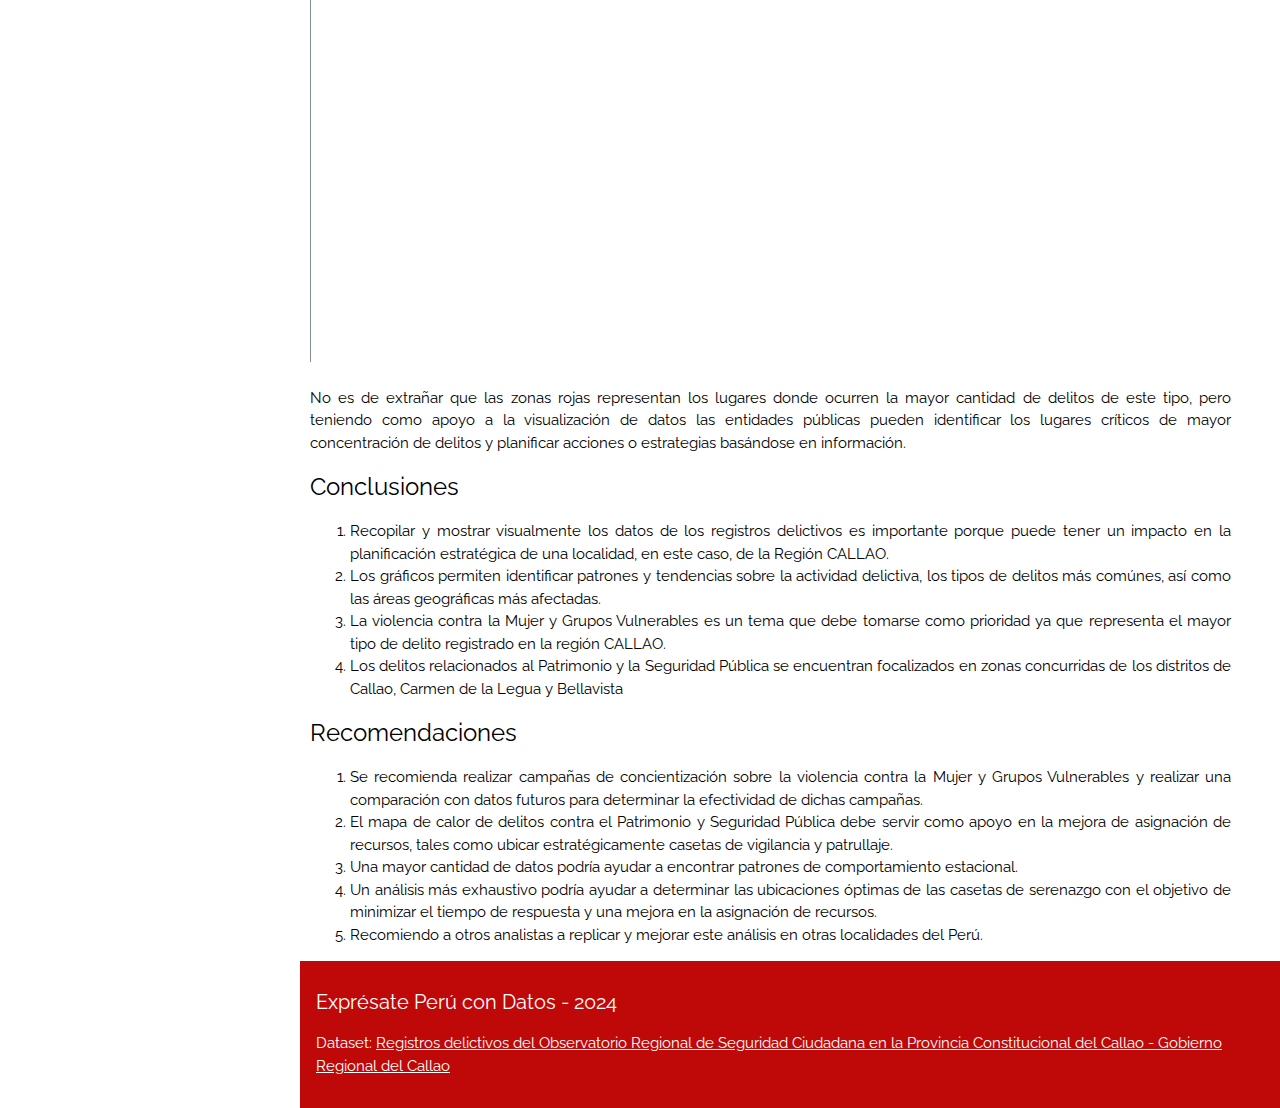
==== commit 4ccb8b58: "texto corregido" ====
--- a/index.html
+++ b/index.html
@@ -199,7 +199,7 @@
       <h3>Recomendaciones</h3>
       <ol>
         <li>Se recomienda realizar campañas de concientización sobre la violencia contra la Mujer y Grupos Vulnerables y realizar una comparación con datos futuros para determinar la efectividad de dichas campañas.</li>
-        <li>El mapa de calor de delitos contra el Patrimonio y Seguridad Pública debe servir como apoyo en la mejora de asignación de recursos, tales como ubicar estratégicamente casetas de vigilacia y patrullaje.</li>
+        <li>El mapa de calor de delitos contra el Patrimonio y Seguridad Pública debe servir como apoyo en la mejora de asignación de recursos, tales como ubicar estratégicamente casetas de vigilancia y patrullaje.</li>
         <li>Una mayor cantidad de datos podría ayudar a encontrar patrones de comportamiento estacional.</li>
         <li>Un análisis más exhaustivo podría ayudar a determinar las ubicaciones óptimas de las casetas de serenazgo con el objetivo de minimizar el tiempo de respuesta y una mejora en la asignación de recursos.</li>
         <li>Recomiendo a otros analistas a replicar y mejorar este análisis en otras localidades del Perú.</li>
